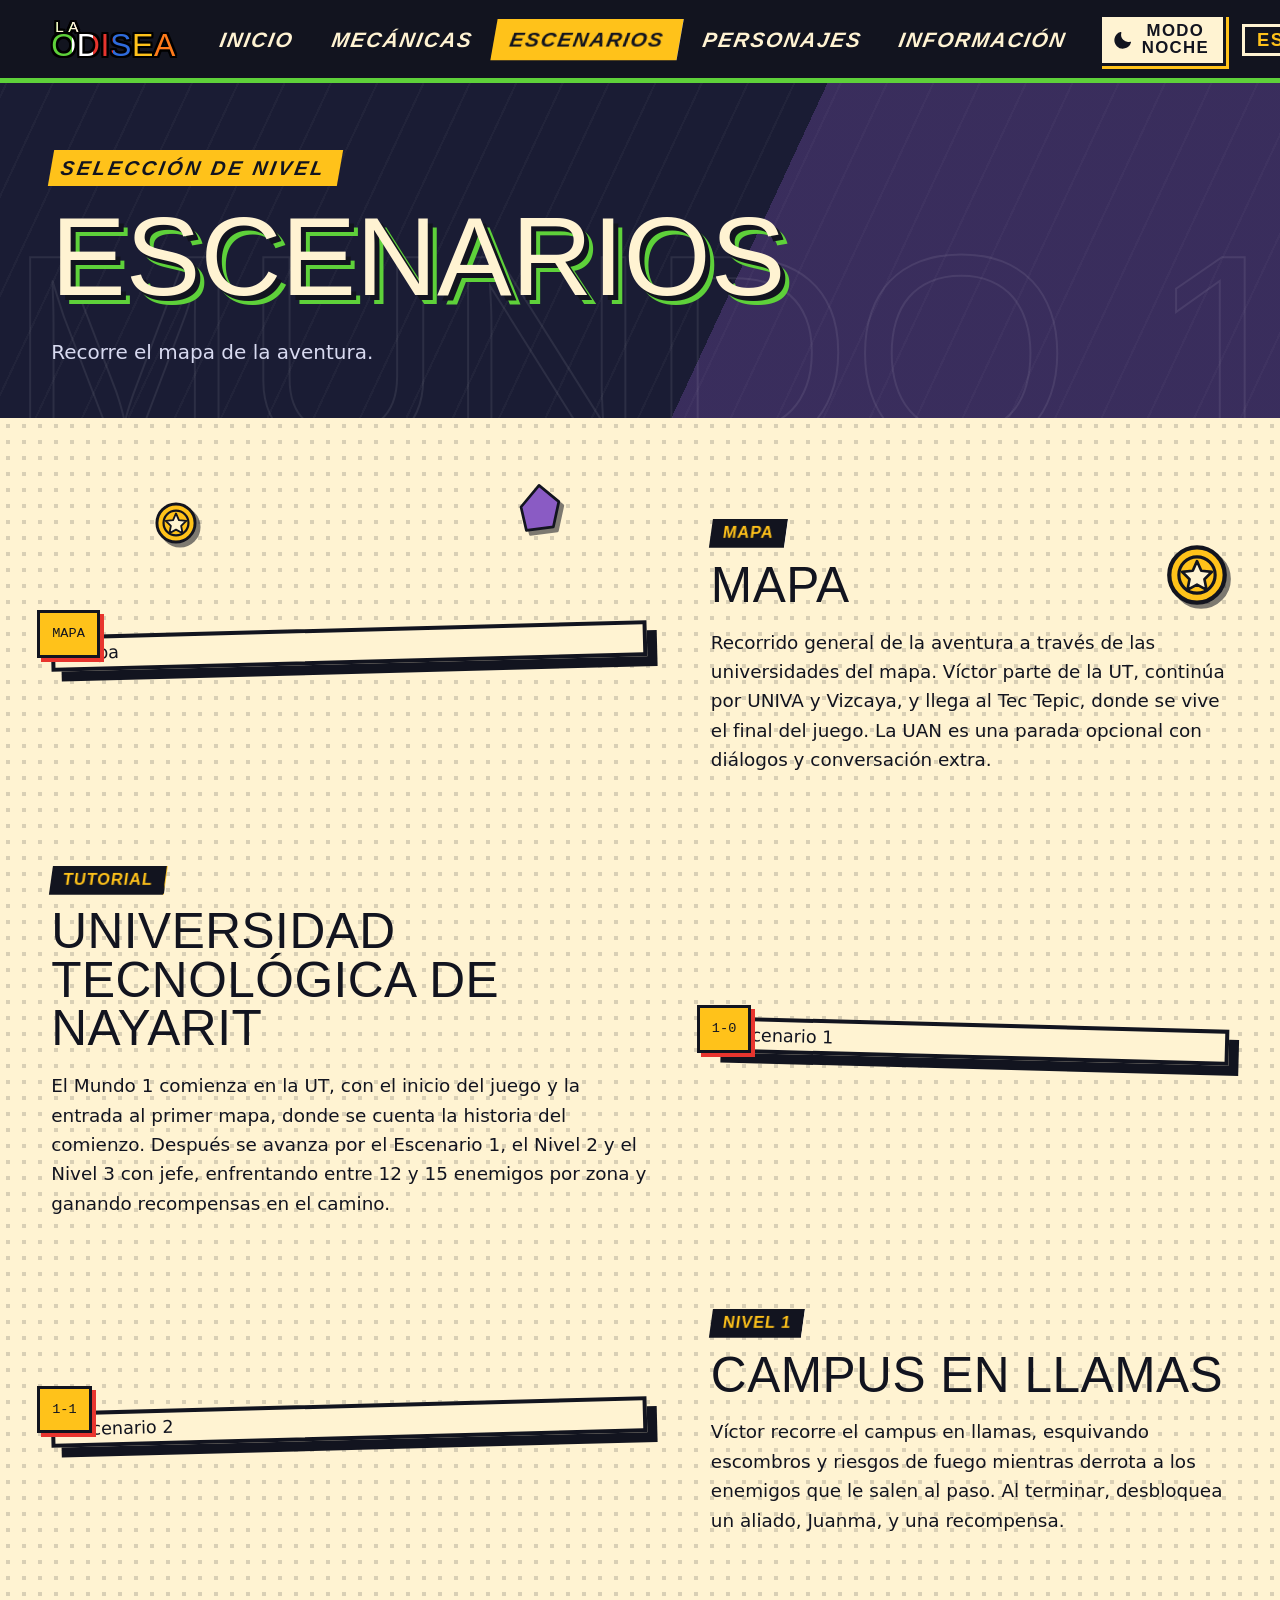
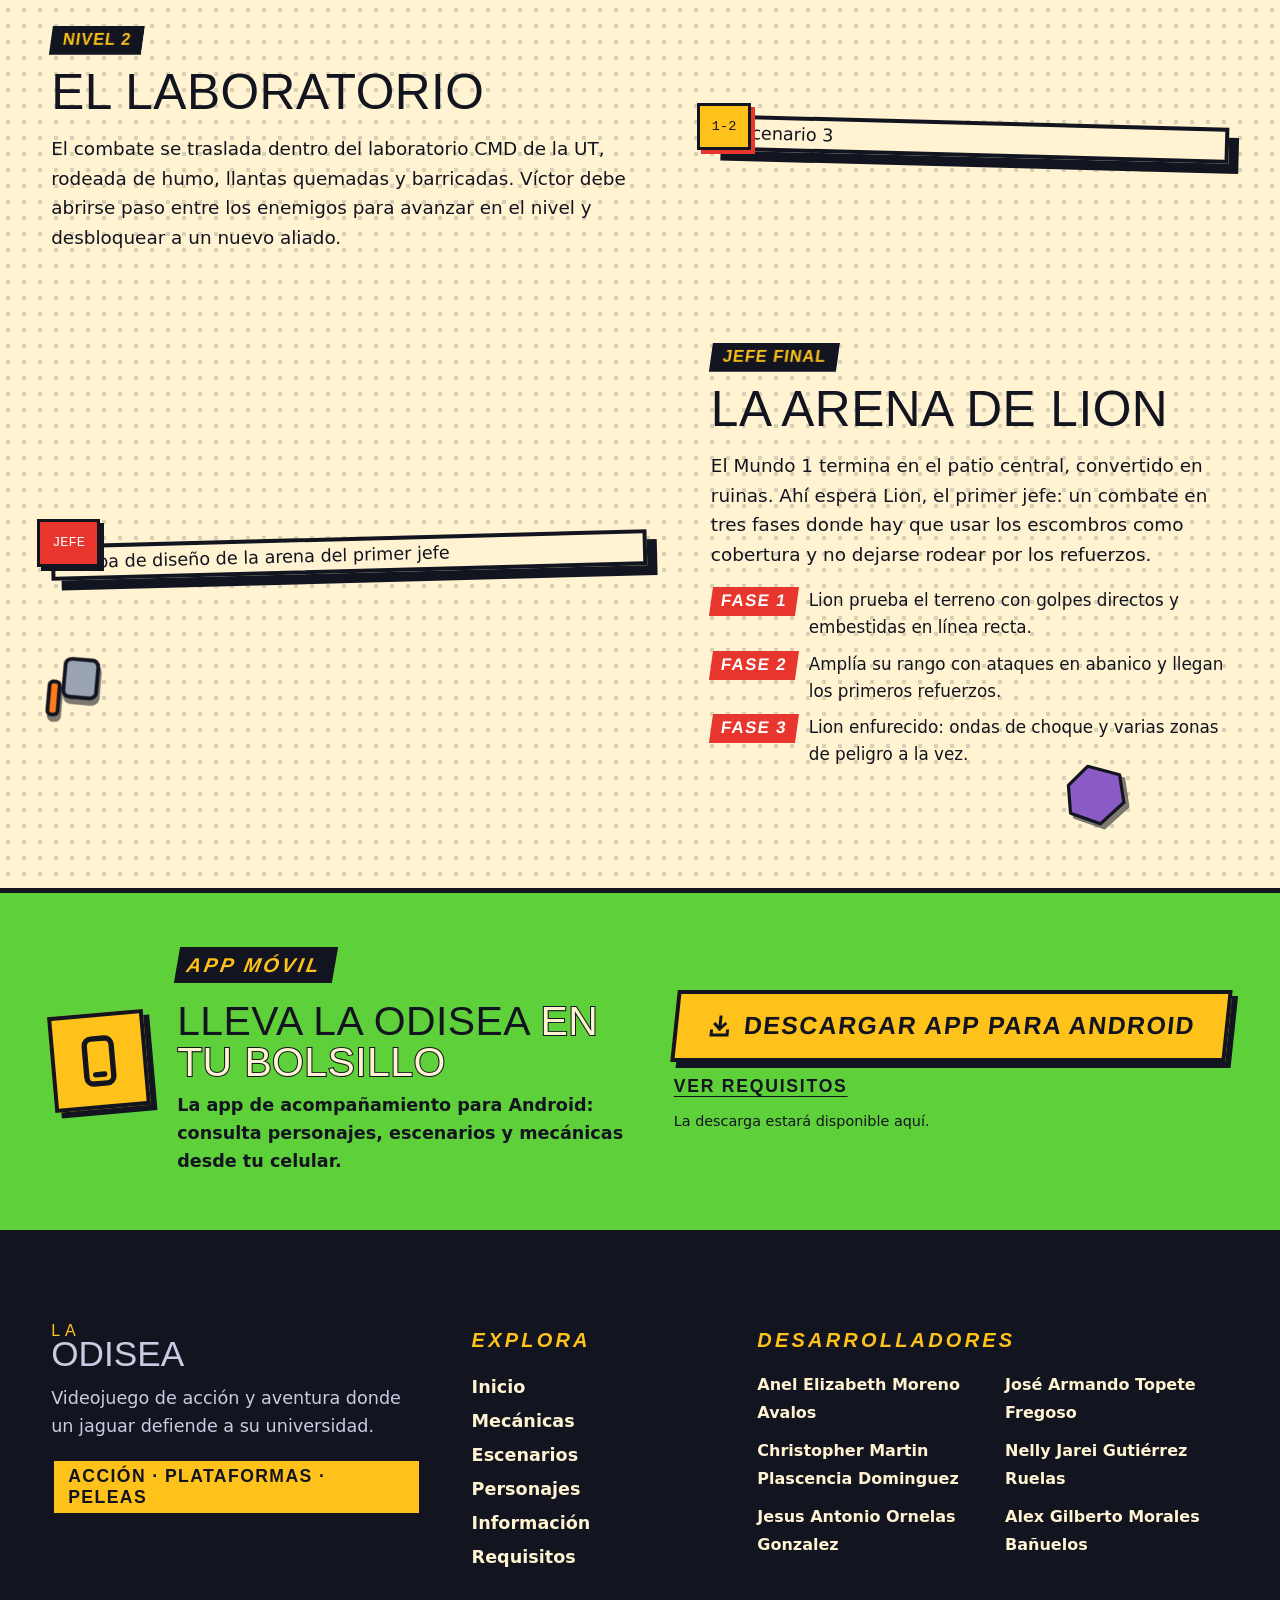
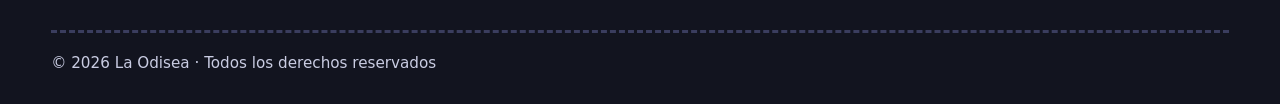
==== escenarios.html @ 28f71ccb "first" ====
<!DOCTYPE html>
<html lang="es">

<head>
    <meta charset="UTF-8">
    <meta name="viewport" content="width=device-width, initial-scale=1.0">
    <title>Escenarios</title>
    <meta name="description" content="Mapa, niveles y jefes de La Odisea.">

    <!-- Tema guardado: se aplica antes de pintar para evitar parpadeo -->
    <script>try{document.documentElement.dataset.tema=localStorage.getItem("la-odisea-tema")||(matchMedia("(prefers-color-scheme: dark)").matches?"noche":"dia")}catch(e){}</script>

    <link rel="preload" href="./fonts/BowlbyOne-400-normal.woff2" as="font" type="font/woff2" crossorigin>
    <link rel="stylesheet" href="./fuentes.css?v=7">
    <link rel="stylesheet" href="./estilos.css?v=7">

    <!-- PWA: identidad e icono de la aplicación -->
    <link rel="manifest" href="./manifest.webmanifest?v=4">
    <meta name="theme-color" content="#12141F">
    <link rel="icon" type="image/png" href="./icons/icon-192-v2.png">
    <link rel="apple-touch-icon" href="./icons/icon-192-v2.png">

    <script src="./pwa.js?v=7" defer></script>
    <script src="./idioma.js?v=7" defer></script>
    <script src="./app.js?v=7" defer></script>
</head>

<body>
    <canvas id="chispas" aria-hidden="true"></canvas>
    <div class="progreso" aria-hidden="true"><span></span></div>

    <!-- HEADER -->
    <header class="header">
        <a class="logo" href="Index.html" aria-label="La Odisea">
            <span class="logo-texto" aria-hidden="true"><small>LA</small>ODISEA</span>
        </a>
        <button class="tema" type="button" aria-pressed="false" aria-label="Activar modo oscuro">
            <svg class="tema-luna" viewBox="0 0 24 24" aria-hidden="true"><path d="M20 14.5A8.5 8.5 0 0 1 9.5 4a8.5 8.5 0 1 0 10.5 10.5Z" fill="currentColor" stroke="currentColor" stroke-width="1.5" stroke-linejoin="round"/></svg>
            <svg class="tema-sol" viewBox="0 0 24 24" aria-hidden="true"><circle cx="12" cy="12" r="4.5" fill="currentColor"/><path d="M12 2v3M12 19v3M2 12h3M19 12h3M4.9 4.9 7 7M17 17l2.1 2.1M4.9 19.1 7 17M17 7l2.1-2.1" stroke="currentColor" stroke-width="2.4" stroke-linecap="round"/></svg>
            <span class="tema-txt" aria-hidden="true">Modo noche</span>
        </button>
        <button class="selector-idioma" type="button" aria-label="Cambiar a inglés" data-idioma="es"><b aria-hidden="true">ES</b><i aria-hidden="true">/</i><span aria-hidden="true">EN</span></button>
        <button class="menu-toggle" type="button" aria-label="Menú de navegación" aria-controls="menu-principal" aria-expanded="false">
            <svg viewBox="0 0 24 24" fill="none" stroke="currentColor" stroke-width="3" stroke-linecap="square" aria-hidden="true"><path d="M3 6h18M3 12h18M3 18h18"/></svg>
        </button>
        <nav class="menu" id="menu-principal" aria-label="Menú principal">
            <a href="Index.html">Inicio</a>
            <a href="mecanicas.html">Mecánicas</a>
            <a href="escenarios.html" aria-current="page">Escenarios</a>
            <a href="personajes.html">Personajes</a>
            <a href="informacion.html">Información</a>
        </nav>
    </header>

    <main>
        <section class="pagina-cab" data-fantasma="Mundo 1" style="--c-cab:#5ED13A">
            <p class="etiqueta etiqueta-clara">Selección de nivel</p>
            <h1>Escenarios</h1>
            <p class="intro">Recorre el mapa de la aventura.</p>
        </section>

        <section class="seccion seccion-papel">
            <div class="fondo-vivo" aria-hidden="true">
            <svg class="flota h1" data-prof="30" viewBox="0 0 60 60"><circle cx="30" cy="30" r="26" fill="#FFC21A" stroke="#12141F" stroke-width="4"/><circle cx="30" cy="30" r="17" fill="none" stroke="#12141F" stroke-width="3"/><path d="m30 17 4 9 10 1-7 7 2 10-9-5-9 5 2-10-7-7 10-1Z" fill="#FFF3D2" stroke="#12141F" stroke-width="2.5" stroke-linejoin="round"/></svg>
            <svg class="flota h2" data-prof="-40" viewBox="0 0 60 60"><g stroke="#12141F" stroke-width="3" stroke-linejoin="round"><rect x="24" y="30" width="8" height="26" rx="3" fill="#FF7A1A" transform="rotate(-25 28 43)"/><rect x="26" y="4" width="26" height="30" rx="5" fill="#9aa3b2" transform="rotate(-25 39 19)"/></g></svg>
            <svg class="flota h3" data-prof="50" viewBox="0 0 60 60"><path d="M6 22 24 4l30 8 4 26-22 20L8 48Z"/></svg>
            <svg class="flota h4" data-prof="-25" viewBox="0 0 60 60"><path d="M10 30 30 6l22 18-6 28-30 4Z"/></svg>
            <svg class="flota h5" data-prof="45" viewBox="0 0 60 60"><circle cx="30" cy="30" r="26" fill="#FFC21A" stroke="#12141F" stroke-width="4"/><circle cx="30" cy="30" r="17" fill="none" stroke="#12141F" stroke-width="3"/><path d="m30 17 4 9 10 1-7 7 2 10-9-5-9 5 2-10-7-7 10-1Z" fill="#FFF3D2" stroke="#12141F" stroke-width="2.5" stroke-linejoin="round"/></svg>
        </div>
            <div class="niveles">
                <article class="nivel rev ">
                    <div class="nivel-arte"><span class="nivel-num" aria-hidden="true">MAPA</span><img src="img/opt/mapa.jpeg" alt="Mapa" loading="lazy"></div>
                    <div class="nivel-texto">
                        <span class="dato">Mapa</span>
                        <h2>Mapa</h2>
                        <p>Recorrido general de la aventura a través de las universidades del mapa. Víctor parte de la UT, continúa por UNIVA y Vizcaya, y llega al Tec Tepic, donde se vive el final del juego. La UAN es una parada opcional con diálogos y conversación extra.</p>
                    </div>
                </article>
                <article class="nivel rev ">
                    <div class="nivel-arte"><span class="nivel-num" aria-hidden="true">1-0</span><img src="img/opt/tutorial.png" alt="Escenario 1" loading="lazy"></div>
                    <div class="nivel-texto">
                        <span class="dato">Tutorial</span>
                        <h2>Universidad Tecnológica de Nayarit</h2>
                        <p>El Mundo 1 comienza en la UT, con el inicio del juego y la entrada al primer mapa, donde se cuenta la historia del comienzo. Después se avanza por el Escenario 1, el Nivel 2 y el Nivel 3 con jefe, enfrentando entre 12 y 15 enemigos por zona y ganando recompensas en el camino.</p>
                    </div>
                </article>
                <article class="nivel rev ">
                    <div class="nivel-arte"><span class="nivel-num" aria-hidden="true">1-1</span><img src="img/opt/nivel1.png" alt="Escenario 2" loading="lazy"></div>
                    <div class="nivel-texto">
                        <span class="dato">Nivel 1</span>
                        <h2>Campus en Llamas</h2>
                        <p>Víctor recorre el campus en llamas, esquivando escombros y riesgos de fuego mientras derrota a los enemigos que le salen al paso. Al terminar, desbloquea un aliado, Juanma, y una recompensa.</p>
                    </div>
                </article>
                <article class="nivel rev ">
                    <div class="nivel-arte"><span class="nivel-num" aria-hidden="true">1-2</span><img src="img/opt/nivel2.png" alt="Escenario 3" loading="lazy"></div>
                    <div class="nivel-texto">
                        <span class="dato">Nivel 2</span>
                        <h2>El laboratorio</h2>
                        <p>El combate se traslada dentro del laboratorio CMD de la UT, rodeada de humo, llantas quemadas y barricadas. Víctor debe abrirse paso entre los enemigos para avanzar en el nivel y desbloquear a un nuevo aliado.</p>
                    </div>
                </article>
                <article class="nivel rev nivel-jefe">
                    <div class="nivel-arte"><span class="nivel-num" aria-hidden="true">JEFE</span><img src="img/opt/jefe.png" alt="Mapa de diseño de la arena del primer jefe" loading="lazy"></div>
                    <div class="nivel-texto">
                        <span class="dato">Jefe final</span>
                        <h2>La arena de Lion</h2>
                        <p>El Mundo 1 termina en el patio central, convertido en ruinas. Ahí espera Lion, el primer jefe: un combate en tres fases donde hay que usar los escombros como cobertura y no dejarse rodear por los refuerzos.</p>
                        <ul class="fases">
                            <li><b>Fase 1</b><span>Lion prueba el terreno con golpes directos y embestidas en línea recta.</span></li>
                            <li><b>Fase 2</b><span>Amplía su rango con ataques en abanico y llegan los primeros refuerzos.</span></li>
                            <li><b>Fase 3</b><span>Lion enfurecido: ondas de choque y varias zonas de peligro a la vez.</span></li>
                        </ul>
                    </div>
                </article>
            </div>
        </section>
    </main>


    <!-- APP MÓVIL (en todas las páginas) -->
    <section class="app-banner" aria-labelledby="titulo-app" data-descarga>
        <div class="app-banner-in">
            <div class="app-icono" aria-hidden="true"><svg viewBox="0 0 24 24"><rect x="6" y="2" width="12" height="20" rx="3" fill="none" stroke="currentColor" stroke-width="2.4"/><path d="M10 18h4" stroke="currentColor" stroke-width="2.4" stroke-linecap="round"/></svg></div>
            <div class="app-texto">
                <p class="etiqueta">App móvil</p>
                <h2 id="titulo-app">Lleva La Odisea <em>en tu bolsillo</em></h2>
                <p>La app de acompañamiento para Android: consulta personajes, escenarios y mecánicas desde tu celular.</p>
            </div>
            <div class="app-acciones">
                <a class="btn btn-oro accion-dorada" href="./descargas/LaOdisea-App.apk" download><svg viewBox="0 0 24 24" aria-hidden="true"><path d="M12 3v12m-5-5 5 5 5-5M4 17v4h16v-4" fill="none" stroke="currentColor" stroke-width="3" stroke-linecap="square"/></svg><span>Descargar app para Android</span></a>
                <a class="app-req" href="informacion.html#requisitos">Ver requisitos</a>
                <p class="nota-descarga aviso-descarga" role="status" tabindex="-1">La descarga estará disponible aquí.</p>
            </div>
        </div>
    </section>

    <!-- FOOTER -->
    <footer class="footer">
        <div class="footer-grid">
            <div>
                <p class="footer-logo" aria-hidden="true"><small>LA</small>ODISEA</p>
                <p>Videojuego de acción y aventura donde un jaguar defiende a su universidad.</p>
                <p class="sticker">Acción · Plataformas · Peleas</p>
            </div>
            <nav aria-label="Explora">
                <h3>EXPLORA</h3>
                <a href="Index.html">Inicio</a>
                <a href="mecanicas.html">Mecánicas</a>
                <a href="escenarios.html">Escenarios</a>
                <a href="personajes.html">Personajes</a>
                <a href="informacion.html">Información</a>
                <a href="informacion.html#requisitos">Requisitos</a>
            </nav>
            <div>
                <h3>DESARROLLADORES</h3>
                <ul class="equipo">
                    <li><b>Anel Elizabeth Moreno Avalos</b></li>
                    <li><b>José Armando Topete Fregoso</b></li>
                    <li><b>Christopher Martin Plascencia Dominguez</b></li>
                    <li><b>Nelly Jarei Gutiérrez Ruelas</b></li>
                    <li><b>Jesus Antonio Ornelas Gonzalez</b></li>
                    <li><b>Alex Gilberto Morales Bañuelos</b></li>
                </ul>
            </div>
        </div>
        <p class="footer-barra">© 2026 La Odisea · Todos los derechos reservados</p>
    </footer>

    <!-- PWA: aviso accesible de conexión -->
    <p id="pwa-estado" role="status" hidden></p>
</body>

</html>
---- fuentes.css ----
@font-face{font-family:'Barlow';font-style:normal;font-weight:400;font-display:swap;src:url('fonts/Barlow-400-normal.woff2') format('woff2');unicode-range:U+0000-00FF,U+0131,U+0152-0153,U+02BB-02BC,U+02C6,U+02DA,U+02DC,U+2000-206F,U+2074,U+20AC,U+2122,U+2191,U+2193,U+2212,U+2215,U+FEFF,U+FFFD;}
@font-face{font-family:'Barlow';font-style:normal;font-weight:500;font-display:swap;src:url('fonts/Barlow-500-normal.woff2') format('woff2');unicode-range:U+0000-00FF,U+0131,U+0152-0153,U+02BB-02BC,U+02C6,U+02DA,U+02DC,U+2000-206F,U+2074,U+20AC,U+2122,U+2191,U+2193,U+2212,U+2215,U+FEFF,U+FFFD;}
@font-face{font-family:'Barlow';font-style:normal;font-weight:600;font-display:swap;src:url('fonts/Barlow-600-normal.woff2') format('woff2');unicode-range:U+0000-00FF,U+0131,U+0152-0153,U+02BB-02BC,U+02C6,U+02DA,U+02DC,U+2000-206F,U+2074,U+20AC,U+2122,U+2191,U+2193,U+2212,U+2215,U+FEFF,U+FFFD;}
@font-face{font-family:'Barlow Condensed';font-style:italic;font-weight:800;font-display:swap;src:url('fonts/BarlowCondensed-800-italic.woff2') format('woff2');unicode-range:U+0000-00FF,U+0131,U+0152-0153,U+02BB-02BC,U+02C6,U+02DA,U+02DC,U+2000-206F,U+2074,U+20AC,U+2122,U+2191,U+2193,U+2212,U+2215,U+FEFF,U+FFFD;}
@font-face{font-family:'Barlow Condensed';font-style:normal;font-weight:600;font-display:swap;src:url('fonts/BarlowCondensed-600-normal.woff2') format('woff2');unicode-range:U+0000-00FF,U+0131,U+0152-0153,U+02BB-02BC,U+02C6,U+02DA,U+02DC,U+2000-206F,U+2074,U+20AC,U+2122,U+2191,U+2193,U+2212,U+2215,U+FEFF,U+FFFD;}
@font-face{font-family:'Barlow Condensed';font-style:normal;font-weight:800;font-display:swap;src:url('fonts/BarlowCondensed-800-normal.woff2') format('woff2');unicode-range:U+0000-00FF,U+0131,U+0152-0153,U+02BB-02BC,U+02C6,U+02DA,U+02DC,U+2000-206F,U+2074,U+20AC,U+2122,U+2191,U+2193,U+2212,U+2215,U+FEFF,U+FFFD;}
@font-face{font-family:'Bowlby One';font-style:normal;font-weight:400;font-display:swap;src:url('fonts/BowlbyOne-400-normal.woff2') format('woff2');unicode-range:U+0000-00FF,U+0131,U+0152-0153,U+02BB-02BC,U+02C6,U+02DA,U+02DC,U+2000-206F,U+2074,U+20AC,U+2122,U+2191,U+2193,U+2212,U+2215,U+FEFF,U+FFFD;}
@font-face{font-family:'Press Start 2P';font-style:normal;font-weight:400;font-display:swap;src:url('fonts/PressStart2P-400-normal.woff2') format('woff2');unicode-range:U+0000-00FF,U+0131,U+0152-0153,U+02BB-02BC,U+02C6,U+02DA,U+02DC,U+2000-206F,U+2074,U+20AC,U+2122,U+2191,U+2193,U+2212,U+2215,U+FEFF,U+FFFD;}
---- estilos.css ----
/* ============================================================
   LA ODISEA · Hoja de estilos del sitio
   Concepto: "Pantalla de selección" de un juego de peleas
   universitario. Contornos gruesos, sombras duras, color plano.
   ============================================================ */

:root {
  /* Base */
  --tinta:   #12141F;   /* contorno y texto sobre claro */
  --noche:   #1A1C34;   /* fondo oscuro (azul-violeta, no negro) */
  --crema:   #FFF3D2;   /* papel / texto sobre oscuro */
  /* Energía (sacados de INICIO.jpeg y del logo) */
  --lima:    #5ED13A;
  --selva:   #1E9E4A;   /* verde UT */
  --oro:     #FFC21A;
  --naranja: #FF7A1A;   /* TEC */
  --azul:    #2F6BDB;   /* UAN */
  --rojo:    #E8352E;   /* daño / hover */
  --morado:  #8A5BC4;   /* escombros */

  --borde: 4px;
  --sombra: 6px 6px 0 var(--tinta);

  --f-titulo: 'Bowlby One', 'Arial Black', sans-serif;
  --f-etiqueta: 'Barlow Condensed', 'Arial Narrow', sans-serif;
  --f-texto: 'Barlow', system-ui, sans-serif;
  --f-pixel: 'Press Start 2P', monospace;

  --papel: var(--crema);
  --papel-txt: var(--tinta);
  --lienzo: var(--lima);
  --lienzo-txt: var(--tinta);
  --punto: rgba(18,20,31,.16);
  --ancho: 1240px;
  --gutter: max(20px, 4vw);
}

*, *::before, *::after { box-sizing: border-box; margin: 0; padding: 0; }
html { scroll-behavior: smooth; overflow-x: clip; }
body {
  font-family: var(--f-texto);
  font-size: 1.1rem;
  line-height: 1.6;
  background: var(--noche);
  color: var(--crema);
  overflow-x: clip;
}
img { display: block; max-width: 100%; }
a { color: inherit; }
:focus-visible { outline: 4px solid var(--oro); outline-offset: 3px; }
.solo-lectores { position: absolute; width: 1px; height: 1px; overflow: hidden; clip: rect(0 0 0 0); white-space: nowrap; }

/* ---------- Modo noche ---------- */
:root[data-tema="noche"] {
  --papel: #241f45;
  --papel-txt: var(--crema);
  --lienzo: #101226;
  --lienzo-txt: var(--crema);
  --punto: rgba(94,209,58,.14);
}

/* ---------- Tipografía de sección ---------- */
h2 {
  font-family: var(--f-titulo);
  font-weight: 400;
  font-size: clamp(2.4rem, 6vw, 4.6rem);
  line-height: .98;
  letter-spacing: .01em;
  text-transform: uppercase;
}
h2 em { font-style: normal; color: var(--oro); }
.etiqueta {
  display: inline-block;
  font-family: var(--f-etiqueta);
  font-weight: 800;
  font-style: italic;
  font-size: 1.25rem;
  letter-spacing: .14em;
  text-transform: uppercase;
  background: var(--tinta);
  color: var(--oro);
  padding: 2px 14px 2px 10px;
  transform: skewX(-10deg);
  margin-bottom: 14px;
}
.etiqueta-clara { background: var(--oro); color: var(--tinta); }

.sticker {
  display: inline-block;
  font-family: var(--f-etiqueta);
  font-weight: 800;
  font-size: 1.1rem;
  letter-spacing: .08em;
  text-transform: uppercase;
  line-height: 1.2;
  background: var(--oro);
  color: var(--tinta);
  border: 3px solid var(--tinta);
  box-shadow: 4px 4px 0 var(--tinta);
  padding: 5px 14px;
}
.sticker-gira { transform: rotate(-2deg); }

/* ---------- Botones ---------- */
.btn {
  display: inline-flex; align-items: center; gap: 12px;
  font-family: var(--f-etiqueta);
  font-weight: 800;
  font-size: 1.55rem;
  letter-spacing: .06em;
  text-transform: uppercase;
  text-decoration: none;
  padding: 12px 30px;
  border: var(--borde) solid var(--tinta);
  box-shadow: var(--sombra);
  transform: skewX(-6deg);
  transition: transform .12s, box-shadow .12s, background .12s;
}
.btn svg { width: 24px; height: 24px; }
.btn:hover { transform: skewX(-6deg) translate(-2px, -2px); box-shadow: 9px 9px 0 var(--tinta); }
.btn:active { transform: skewX(-6deg) translate(5px, 5px); box-shadow: 1px 1px 0 var(--tinta); }
.btn-oro { background: var(--oro); color: var(--tinta); }
.btn-oro:hover { background: #FFD24D; }
.btn-claro { background: var(--crema); color: var(--tinta); }
.btn-claro:hover { background: #fff; }

/* ---------- Progreso (barra de vida) ---------- */
.progreso { position: fixed; inset: 0 0 auto 0; height: 6px; background: var(--tinta); z-index: 50; }
.progreso span { display: block; height: 100%; background: linear-gradient(90deg, var(--lima), var(--oro)); transform-origin: left; transform: scaleX(0); }

/* ---------- Header ---------- */
.header {
  position: fixed; top: 0; left: 0; right: 0; z-index: 40; min-height: 82px;
  transition: transform .45s cubic-bezier(.2,1.5,.4,1);
  display: flex; align-items: center; justify-content: space-between; gap: 24px;
  padding: 14px var(--gutter) 12px;
  background: var(--tinta);
  border-bottom: 5px solid var(--lima);
}
.logo { text-decoration: none; line-height: .85; }
.logo-texto {
  display: block;
  font-family: var(--f-titulo);
  font-size: 2rem;
  letter-spacing: .02em;
  background: linear-gradient(90deg, var(--lima) 0 16.6%, #fff 16.6% 33.3%, var(--rojo) 33.3% 50%, var(--azul) 50% 66.6%, var(--oro) 66.6% 83.3%, var(--naranja) 83.3%);
  -webkit-background-clip: text; background-clip: text; color: transparent;
  filter: drop-shadow(2px 0 0 #000) drop-shadow(-2px 0 0 #000) drop-shadow(0 2px 0 #000) drop-shadow(0 -2px 0 #000);
}
.logo-texto small { display: block; font-size: .95rem; letter-spacing: .3em; margin: 0 0 -2px 4px; background: none; color: var(--crema); -webkit-text-fill-color: var(--crema); }
.menu { display: flex; gap: 6px; }
.menu a {
  font-family: var(--f-etiqueta); font-weight: 800; font-style: italic;
  font-size: 1.3rem; letter-spacing: .08em; text-transform: uppercase;
  text-decoration: none; padding: 4px 16px;
  transform: skewX(-10deg);
  transition: background .12s, color .12s, transform .12s;
}
.menu a:hover { background: var(--crema); color: var(--tinta); transform: skewX(-10deg) translateY(-2px); }
.menu a[aria-current="page"] { background: var(--oro); color: var(--tinta); }
.selector-idioma {
  font-family: var(--f-etiqueta); font-weight: 800; font-size: 1.15rem; letter-spacing: .08em;
  background: transparent; color: var(--crema); border: 3px solid var(--crema); padding: 2px 12px; cursor: pointer;
}
.selector-idioma i { font-style: normal; margin: 0 4px; opacity: .6; }
.selector-idioma b { color: var(--oro); }
.selector-idioma:hover { background: var(--crema); color: var(--tinta); }
.selector-idioma:hover b { color: var(--tinta); }

/* ---------- Hero ---------- */
.hero {
  --h: 82px;
  position: relative; height: 100svh; min-height: 560px; overflow: hidden; background: var(--tinta);
}
.hero-arte { position: absolute; inset: var(--h) 0 0 0; overflow: hidden; }
.hero-arte img { width: 100%; height: 100%; object-fit: cover; object-position: center 22%; }
.hero-barra {
  position: absolute; left: 0; right: 0; bottom: 0; z-index: 6;
  padding: 90px var(--gutter) 36px;
  background: linear-gradient(180deg, transparent, rgba(18,20,31,.5) 55%, rgba(18,20,31,.88));
  display: grid;
  grid-template-columns: 1fr auto;
  grid-template-areas: "sticker sticker" "titulo titulo" "lema acciones" "nota nota";
  gap: 14px 40px;
  align-items: end;
}
.hero-barra > .sticker { grid-area: sticker; justify-self: start; }
.hero-lema {
  grid-area: lema;
  font-family: var(--f-titulo); text-transform: uppercase;
  font-size: clamp(1.7rem, 3.8vw, 3rem); line-height: 1.02; color: var(--lima);
  text-shadow: 3px 3px 0 var(--tinta);
}
.hero-lema span {
  display: block; margin-top: 8px; color: var(--crema);
  font-family: var(--f-etiqueta); font-style: italic; font-weight: 800; letter-spacing: .1em;
  font-size: clamp(1.05rem, 1.8vw, 1.4rem);
}
.hero-acciones { grid-area: acciones; display: flex; flex-wrap: wrap; gap: 18px; }
.nota-descarga { grid-area: nota; font-size: .9rem; color: #c9cce2; }

/* ---------- Cinta ---------- */
.cinta {
  position: relative; z-index: 2;
  margin: -14px -2% 0; transform: rotate(-1.6deg);
  background: var(--oro); border-block: 4px solid var(--tinta);
  overflow: hidden; white-space: nowrap; color: var(--tinta);
}
.cinta-pista { display: inline-flex; gap: 26px; padding: 8px 0; animation: cinta 28s linear infinite; }
.cinta span { font-family: var(--f-titulo); font-size: 1.5rem; text-transform: uppercase; }
.cinta i { font-style: normal; font-size: 1.4rem; align-self: center; color: var(--rojo); }
@keyframes cinta { to { transform: translateX(-50%); } }

/* ---------- Historia ---------- */
.historia {
  position: relative; padding: 110px var(--gutter) 100px;
  display: grid; grid-template-columns: minmax(280px, 5fr) 6fr; gap: clamp(30px, 6vw, 90px);
  align-items: center;
  background:
    radial-gradient(var(--punto) 22%, transparent 24%) 0 0 / 18px 18px,
    var(--lienzo);
  color: var(--lienzo-txt);
  margin-top: -20px;
}
.historia > * { max-width: calc(var(--ancho) / 2); }
.historia-victor { position: relative; justify-self: end; width: min(100%, 520px); aspect-ratio: 1; display: grid; place-items: center; }
.historia-victor::before {
  content: ""; position: absolute; inset: 2%;
  background: repeating-conic-gradient(#fff 0 6deg, transparent 6deg 15deg);
  clip-path: circle(50%);
  border: 0; opacity: .85;
  -webkit-mask: radial-gradient(circle, #000 25%, transparent 72%); mask: radial-gradient(circle, #000 25%, transparent 72%);
}
.historia-victor img { position: relative; width: 82%; filter: drop-shadow(8px 8px 0 var(--tinta)); transform: rotate(-3deg); }
.ronda {
  position: absolute; left: 0; top: 4%; z-index: 2;
  font-family: var(--f-pixel); font-size: .8rem; background: var(--tinta); color: var(--oro); padding: 10px 12px;
  box-shadow: 4px 4px 0 var(--rojo);
}
.historia-texto h2 { margin-bottom: 26px; color: var(--lienzo-txt); }
:root[data-tema="noche"] .historia-texto h2 em { color: var(--lima); -webkit-text-stroke: 0; }
:root[data-tema="noche"] .historia-victor::before { opacity: .35; background: repeating-conic-gradient(var(--lima) 0 6deg, transparent 6deg 15deg); }
.historia-texto h2 em { color: #fff; -webkit-text-stroke: 3px var(--tinta); paint-order: stroke fill; }
.historia-texto p { font-weight: 500; font-size: 1.2rem; max-width: 56ch; margin-bottom: 14px; }
.hud-mini { display: flex; flex-wrap: wrap; gap: 14px; list-style: none; margin-top: 26px; }
.hud-mini li {
  display: flex; align-items: center; gap: 10px;
  background: var(--tinta); color: var(--crema);
  font-family: var(--f-etiqueta); font-weight: 800; font-size: 1.15rem; letter-spacing: .08em; text-transform: uppercase;
  padding: 6px 16px 6px 8px; box-shadow: 4px 4px 0 var(--oro);
}
.hud-mini img { width: 40px; height: 40px; object-fit: contain; image-rendering: pixelated; background: #fff; border-radius: 3px; }

/* ---------- Selección de personaje ---------- */
.peleadores {
  position: relative; padding: 110px var(--gutter) 120px;
  background:
    linear-gradient(135deg, transparent 0 62%, rgba(138,91,196,.22) 62% 100%),
    repeating-linear-gradient(115deg, transparent 0 40px, rgba(255,255,255,.025) 40px 42px),
    var(--noche);
  clip-path: polygon(0 40px, 100% 0, 100% calc(100% - 40px), 0 100%);
  margin-top: -40px;
}
.peleadores-cab { max-width: var(--ancho); margin: 20px auto 70px; }
.peleadores-fila { max-width: var(--ancho); margin: 0 auto; display: grid; grid-template-columns: repeat(5, 1fr); gap: 18px; }
.ficha {
  --c: var(--selva); --c2: #0b3d1d;
  position: relative; display: block; text-decoration: none; height: 430px;
  background: linear-gradient(180deg, var(--c), var(--c2));
  border: var(--borde) solid var(--tinta);
  box-shadow: 8px 8px 0 var(--tinta);
  transform: skewX(-5deg);
  transition: transform .18s, box-shadow .18s;
}
.ficha:hover, .ficha:focus-visible { transform: skewX(-5deg) translateY(-14px); box-shadow: 14px 20px 0 var(--tinta); }
.ficha::after {
  content: ""; position: absolute; inset: 0; pointer-events: none;
  background: radial-gradient(rgba(255,255,255,.14) 20%, transparent 22%) 0 0 / 14px 14px;
  -webkit-mask: linear-gradient(180deg, #000, transparent 70%); mask: linear-gradient(180deg, #000, transparent 70%);
}
.ficha img {
  position: absolute; left: 50%; bottom: 78px; width: 112%; max-width: none; z-index: 2;
  transform: translateX(-50%) skewX(5deg);
  filter: drop-shadow(5px 6px 0 rgba(18,20,31,.55));
  transition: transform .18s;
}
.ficha:hover img { transform: translateX(-50%) skewX(5deg) scale(1.06) rotate(1.5deg); }
.ficha-num {
  position: absolute; right: 8px; top: -6px; z-index: 1;
  font-family: var(--f-titulo); font-size: 5.6rem; line-height: 1; color: rgba(255,255,255,.18);
}
.ficha-nombre {
  position: absolute; inset: auto 0 0 0; z-index: 3;
  display: flex; flex-direction: column; padding: 8px 16px 12px;
  background: var(--tinta); border-top: 4px solid var(--oro);
}
.ficha-nombre b { font-family: var(--f-titulo); font-weight: 400; font-size: 1.55rem; text-transform: uppercase; line-height: 1.1; transform: skewX(5deg); }
.ficha-nombre small { font-family: var(--f-etiqueta); font-weight: 600; font-size: 1.05rem; letter-spacing: .12em; text-transform: uppercase; color: var(--oro); transform: skewX(5deg); }

/* ---------- Escenarios ---------- */
.mundos {
  position: relative; padding: 90px var(--gutter) 130px;
  background:
    radial-gradient(var(--punto) 20%, transparent 22%) 0 0 / 16px 16px,
    var(--papel);
  color: var(--papel-txt);
  margin-top: -40px;
}
.mundos-cab { max-width: var(--ancho); margin: 40px auto 44px; }
.mundos-cab h2 em { color: var(--rojo); }
.mundos-rejilla {
  max-width: var(--ancho); margin: 0 auto;
  display: grid; grid-template-columns: 1.35fr 1fr; grid-template-rows: 1fr 1fr; gap: 26px;
}
.mundo {
  position: relative; display: block; overflow: hidden; text-decoration: none; min-height: 250px;
  border: var(--borde) solid var(--tinta); box-shadow: 8px 8px 0 var(--tinta); background: var(--tinta);
  transition: transform .15s, box-shadow .15s;
}
.mundo-grande { grid-row: span 2; }
.mundo:hover { transform: translate(-4px, -4px) rotate(-.4deg); box-shadow: 14px 14px 0 var(--tinta); }
.mundo-contiene img { object-fit: contain; background: #bfe7ff; }
.mundo img { position: absolute; inset: 0; width: 100%; height: 100%; object-fit: cover; transition: transform .4s; }
.mundo:hover img { transform: scale(1.06); }
.mundo-num {
  position: absolute; left: 14px; top: 12px;
  font-family: var(--f-pixel); font-size: .85rem; background: var(--oro); color: var(--tinta);
  padding: 8px 10px; border: 3px solid var(--tinta);
}
.mundo-info {
  position: absolute; left: 0; bottom: 0; right: 22%;
  display: flex; flex-direction: column; padding: 14px 24px 16px;
  background: var(--tinta); color: var(--crema);
  clip-path: polygon(0 0, 100% 0, calc(100% - 28px) 100%, 0 100%);
  transition: background .15s;
}
.mundo:hover .mundo-info { background: var(--rojo); }
.mundo-info b { font-family: var(--f-titulo); font-weight: 400; font-size: 1.9rem; text-transform: uppercase; line-height: 1.1; }
.mundo-info small { font-size: 1rem; line-height: 1.3; opacity: .9; }

/* ---------- Footer ---------- */
.footer { position: relative; background: var(--tinta); padding: 90px var(--gutter) 28px; margin-top: -1px; }
.footer::before {
  content: ""; position: absolute; left: 0; right: 0; top: -22px; height: 24px;
  background: conic-gradient(from -45deg at 50% 100%, transparent 0 0, var(--tinta) 0 90deg, transparent 90deg) 0 0 / 40px 24px;
}
.footer-grid { max-width: var(--ancho); margin: 0 auto; display: grid; grid-template-columns: 1.1fr .7fr 1.4fr; gap: 50px; }
.footer-logo { font-family: var(--f-titulo); font-size: 2.2rem; line-height: .9; color: var(--lima); margin-bottom: 14px; }
.footer-logo small { display: block; font-size: 1rem; letter-spacing: .3em; color: var(--oro); }
.footer p:not(.sticker) { color: #c9cce2; margin-bottom: 14px; }
.footer .sticker { margin-top: 4px; }
.footer h3 { font-family: var(--f-etiqueta); font-weight: 800; font-style: italic; font-size: 1.25rem; letter-spacing: .16em; text-transform: uppercase; color: var(--oro); margin-bottom: 14px; }
.footer nav a { display: block; text-decoration: none; padding: 3px 0; font-weight: 600; }
.footer nav a:hover { color: var(--lima); transform: translateX(6px); }
.footer nav a { transition: transform .12s, color .12s; }
.equipo { list-style: none; display: grid; grid-template-columns: 1fr 1fr; gap: 10px 24px; }
.equipo b { font-weight: 600; font-size: 1rem; }
.footer-barra { max-width: var(--ancho); margin: 56px auto 0 !important; padding-top: 18px; border-top: 3px dashed #3a3d5e; font-size: .95rem; }

/* ---------- Responsive ---------- */
@media (max-width: 1000px) {
  .peleadores-fila { grid-template-columns: repeat(3, 1fr); row-gap: 40px; }
  .historia { grid-template-columns: 1fr; }
  .historia-victor { justify-self: center; width: min(80%, 420px); }
  .mundos-rejilla { grid-template-columns: 1fr; grid-template-rows: none; }
  .mundo-grande { grid-row: auto; min-height: 320px; }
  .footer-grid { grid-template-columns: 1fr; }
}
@media (max-width: 760px) {
  .hero-barra { grid-template-columns: 1fr; grid-template-areas: "sticker" "titulo" "lema" "acciones" "nota"; }
  .peleadores-fila { grid-template-columns: repeat(2, 1fr); }
  .ficha { height: 360px; }
  .equipo { grid-template-columns: 1fr; }
  .btn { font-size: 1.3rem; padding: 10px 20px; }
}
@media (prefers-reduced-motion: reduce) {
  html { scroll-behavior: auto; }
  .cinta-pista { animation: none; }
  * { transition: none !important; }
}

/* ============================================================
   CÓMIC: estallidos, narración, reveal por paneles
   ============================================================ */
.tema {
  display: inline-flex; align-items: center; gap: 8px; cursor: pointer;
  font-family: var(--f-etiqueta); font-weight: 800; font-size: 1.1rem; letter-spacing: .08em; text-transform: uppercase;
  background: var(--oro); color: var(--tinta); border: 3px solid var(--crema); padding: 2px 12px 2px 8px;
  box-shadow: 3px 3px 0 #000;
}
.tema:hover { background: #fff; }
.tema-icono { width: 18px; height: 18px; border-radius: 50%; background: var(--tinta); box-shadow: inset -6px -3px 0 var(--oro); }
:root[data-tema="noche"] .tema-icono { box-shadow: inset 0 0 0 0; background: var(--oro); border: 3px solid var(--tinta); }
.header { gap: 16px; }
.header .tema { margin-left: auto; }
.selector-idioma[data-idioma="en"] b { color: inherit; }
.selector-idioma[data-idioma="en"] span { color: var(--oro); }
.selector-idioma[data-idioma="en"]:hover span { color: var(--tinta); }

.bum {
  position: absolute; z-index: 5; pointer-events: none;
  font-family: var(--f-titulo); font-size: clamp(.9rem, 1.9vw, 1.7rem); text-transform: uppercase; line-height: 1;
  color: var(--tinta); background: var(--oro);
  padding: 1.5em 1.6em 1.3em;
  clip-path: polygon(50% 0,61% 20%,82% 8%,76% 32%,100% 36%,80% 54%,96% 78%,70% 72%,64% 100%,50% 82%,34% 100%,28% 72%,2% 80%,20% 54%,0 34%,24% 32%,18% 8%,39% 20%);
  transform: scale(0) rotate(-14deg); animation: bum 6s infinite; will-change: transform;
  filter: drop-shadow(4px 4px 0 var(--tinta));
}
.bum-1 { left: 19%; top: 52%; background: var(--oro); }
.bum-2 { right: 1%; top: 34%; background: var(--rojo); color: #fff; animation-delay: 2s; }
.bum-3 { left: 42%; top: 22%; background: var(--lima); animation-delay: 4s; }
/* Golpe estilo juego: entra con estiramiento, tiembla (hit-stop), pulsa y sale girando */
@keyframes bum {
  0% { transform: scale(0) rotate(-30deg); }
  3% { transform: scale(1.6, .8) rotate(8deg); }
  6% { transform: scale(.85, 1.25) rotate(-6deg); }
  9% { transform: scale(1.1) rotate(3deg); }
  11% { transform: scale(1) translate(-4px, 2px) rotate(-3deg); }
  13% { transform: scale(1) translate(4px, -2px) rotate(-3deg); }
  15% { transform: scale(1) translate(-3px, -2px) rotate(-3deg); }
  17% { transform: scale(1) translate(0) rotate(-3deg); }
  22% { transform: scale(1.07) rotate(-3deg); }
  27% { transform: scale(1) rotate(-3deg); }
  31% { transform: scale(1.12) rotate(-3deg); }
  36%, 100% { transform: scale(0) rotate(40deg); }
}
/* El arte "recibe el impacto" junto con el primer golpe */
.hero-arte img { animation: impacto 6s infinite; }
@keyframes impacto {
  0%, 2% { transform: none; }
  3% { transform: scale(1.025) translate(5px, -3px); }
  5% { transform: scale(1.02) translate(-4px, 3px); }
  7% { transform: scale(1.015) translate(3px, 1px); }
  9%, 100% { transform: none; }
}
/* trama de puntos (Ben-Day) en el borde del hero */
.hero-arte::after {
  content: ""; position: absolute; left: 0; right: 0; bottom: 0; height: 40%; z-index: 3; pointer-events: none;
  background: radial-gradient(var(--tinta) 30%, transparent 32%) 0 0 / 12px 12px;
  -webkit-mask: linear-gradient(0deg, #000, transparent); mask: linear-gradient(0deg, #000, transparent);
}
/* líneas de velocidad girando lentas detrás de Víctor */
.historia-victor::before { animation: gira 40s linear infinite; }
@keyframes gira { to { transform: rotate(360deg); } }
.historia-victor img { animation: respira 3.2s ease-in-out infinite; }
@keyframes respira { 50% { transform: rotate(-3deg) translateY(-12px); } }

/* caja de narración */
.narracion {
  display: inline-block; max-width: none !important; margin-bottom: 22px !important;
  background: var(--oro); color: var(--tinta);
  border: 3px solid var(--tinta); box-shadow: 4px 4px 0 var(--tinta);
  font-family: var(--f-etiqueta) !important; font-style: italic; font-weight: 800 !important; font-size: 1.15rem !important; letter-spacing: .06em; text-transform: uppercase;
  padding: 3px 14px; transform: rotate(-1.5deg);
}

/* títulos: entran "golpeando" */
h2.pop { transform-origin: left bottom; }
.js h2.pop:not(.visto) { opacity: 0; transform: scale(.7) rotate(-4deg); }
.js h2.pop.visto { animation: golpe .55s cubic-bezier(.2,1.6,.4,1) both; }
@keyframes golpe { 0% { opacity: 0; transform: scale(.7) rotate(-4deg); } 100% { opacity: 1; transform: none; } }
/* paneles: entran como viñetas */
.js .rev:not(.visto) { opacity: 0; translate: 0 50px; scale: .92; rotate: 2deg; }
.js .rev.visto { opacity: 1; translate: 0; scale: 1; rotate: 0deg; transition: opacity .35s, translate .5s cubic-bezier(.2,1.4,.4,1), scale .5s cubic-bezier(.2,1.4,.4,1), rotate .5s cubic-bezier(.2,1.4,.4,1); transition-delay: calc(var(--i, 0) * 90ms); }

/* fichas: idle suave y "VS" al pasar */
.ficha img { animation: idle 3.6s ease-in-out infinite; animation-delay: calc(var(--i, 0) * -.7s); }
@keyframes idle { 50% { translate: 0 -8px; } }
.ficha::before {
  content: "VS"; position: absolute; left: 50%; top: 14px; z-index: 4; translate: -50% 0; scale: 0;
  font-family: var(--f-titulo); font-size: 1.6rem; color: #fff; text-shadow: 2px 2px 0 var(--tinta), -2px -2px 0 var(--tinta), 2px -2px 0 var(--tinta), -2px 2px 0 var(--tinta);
  transition: scale .15s cubic-bezier(.2,1.8,.4,1); transform: skewX(5deg);
}
.ficha:hover::before, .ficha:focus-visible::before { scale: 1; }

/* ============================================================
   FONDOS INTERACTIVOS
   ============================================================ */
.fondo-vivo { position: absolute; inset: 0; overflow: hidden; pointer-events: none; z-index: 0; }
.historia > :not(.fondo-vivo), .peleadores > :not(.fondo-vivo), .mundos > :not(.fondo-vivo) { position: relative; z-index: 1; }
.flota { position: absolute; width: 64px; will-change: transform; transition: transform .25s ease-out; filter: drop-shadow(4px 4px 0 rgba(18,20,31,.55)); }
svg.flota > path:only-child { fill: var(--morado); stroke: var(--tinta); stroke-width: 3; stroke-linejoin: round; }
.f1 { left: 4%; top: 12%; } .f2 { right: 6%; top: 8%; width: 72px; rotate: 20deg; } .f3 { left: 46%; bottom: 6%; width: 70px; } .f4 { right: 2%; bottom: 20%; width: 90px; } .f5 { left: 30%; top: 6%; width: 44px; }
.g1 { left: 3%; top: 8%; } .g2 { right: 4%; top: 14%; rotate: -15deg; } .g3 { left: 8%; bottom: 8%; width: 80px; } .g4 { right: 9%; bottom: 6%; } .g5 { left: 52%; top: 4%; width: 44px; }
.h1 { right: 4%; top: 6%; } .h2 { left: 2%; bottom: 8%; width: 76px; rotate: 30deg; } .h3 { right: 12%; bottom: 3%; } .h4 { left: 40%; top: 3%; width: 54px; } .h5 { left: 12%; top: 4%; width: 44px; }
:root[data-tema="noche"] svg.flota > path:only-child { fill: #4b3b8a; }

#chispas { position: fixed; inset: 0; width: 100vw; height: 100vh; pointer-events: none; z-index: 60; }
.estallido {
  position: fixed; z-index: 70; pointer-events: none; translate: -50% -50%;
  font-family: var(--f-titulo); text-transform: uppercase; font-size: 2rem; color: var(--tinta);
  background: var(--oro); padding: 1.2em 1.3em 1em;
  clip-path: polygon(50% 0,61% 20%,82% 8%,76% 32%,100% 36%,80% 54%,96% 78%,70% 72%,64% 100%,50% 82%,34% 100%,28% 72%,2% 80%,20% 54%,0 34%,24% 32%,18% 8%,39% 20%);
  animation: estallido .7s ease-out forwards;
}
@keyframes estallido { 0% { scale: 0; rotate: -20deg; opacity: 1; } 25% { scale: 1.2; rotate: 6deg; } 100% { scale: 1; rotate: -4deg; opacity: 0; translate: -50% -140%; } }

@media (max-width: 760px) { .tema-txt { display: none; } .bum { font-size: 1rem; } .flota { width: 40px; } }
@media (prefers-reduced-motion: reduce) {
  .bum, .hero-arte img, .historia-victor::before, .historia-victor img, .ficha img { animation: none !important; }
  .bum { transform: scale(1) rotate(-6deg); }
  .js .rev:not(.visto), .js h2.pop:not(.visto) { opacity: 1; translate: 0; scale: 1; rotate: 0deg; transform: none; }
  #chispas { display: none; }
}

/* ---------- Navbar inteligente: se oculta al bajar, regresa al subir ---------- */
.header.oculto { transform: translateY(-115%); transition-duration: .3s; transition-timing-function: ease-in; }
.header.vuelve .logo-texto { animation: salto .5s cubic-bezier(.2,1.6,.4,1); }
.header.vuelve .menu a { animation: entra .4s cubic-bezier(.2,1.6,.4,1) both; }
.header.vuelve .menu a:nth-child(2) { animation-delay: .05s; } .header.vuelve .menu a:nth-child(3) { animation-delay: .1s; }
.header.vuelve .menu a:nth-child(4) { animation-delay: .15s; } .header.vuelve .menu a:nth-child(5) { animation-delay: .2s; }
@keyframes salto { 0% { transform: translateY(-14px) rotate(-6deg) scale(.8); } 100% { transform: none; } }
@keyframes entra { from { opacity: 0; translate: 0 -16px; } to { opacity: 1; translate: 0; } }
@media (prefers-reduced-motion: reduce) { .header, .header.oculto { transition: none; } .header.vuelve .logo-texto, .header.vuelve .menu a { animation: none; } }
@media (max-width: 760px) { .hero-barra { padding-top: 90px; } .hero-lema { font-size: 1.6rem; } .bum-3 { display: none; } }
@media (max-width: 760px) {
  .hero-arte { bottom: auto; height: 44svh; }
  .hero-arte img { object-position: 46% 40%; }
  .hero-barra { background: var(--tinta); padding: 22px var(--gutter) 28px; top: calc(44svh + var(--h)); align-content: start; gap: 12px; }
  .bum-2 { top: 28%; }
  .bum-1 { left: 24%; top: 58%; font-size: .8rem; }
}

/* ============================================================
   COMPONENTES DE TODO EL SITIO
   ============================================================ */
[hidden] { display: none !important; }
.tema { padding: 6px 8px; }
.menu-toggle {
  display: none; cursor: pointer; width: 44px; height: 40px; padding: 6px;
  background: var(--oro); color: var(--tinta); border: 3px solid var(--crema); box-shadow: 3px 3px 0 #000;
}
.menu-toggle svg { width: 100%; height: 100%; }
@media (max-width: 900px) {
  .menu-toggle { display: block; }
  .header .menu {
    display: none; position: absolute; left: 0; right: 0; top: 100%;
    flex-direction: column; gap: 0; padding: 10px var(--gutter) 16px;
    background: var(--tinta); border-bottom: 5px solid var(--lima);
  }
  .header .menu a { padding: 10px 14px; font-size: 1.5rem; transform: none; }
  .header .menu a:hover { transform: none; }
  .menu-toggle[aria-expanded="true"] ~ .menu { display: flex; animation: entra .25s both; }
}

/* Aviso de conexión (PWA) */
#pwa-estado {
  position: fixed; left: 12px; right: 12px; bottom: 12px; z-index: 80; margin: 0 auto; max-width: 620px;
  background: var(--oro); color: var(--tinta); text-align: center;
  font-family: var(--f-etiqueta); font-weight: 800; font-size: 1.15rem; letter-spacing: .05em; text-transform: uppercase;
  border: var(--borde) solid var(--tinta); box-shadow: var(--sombra); padding: 10px 16px;
}
.aviso-descarga:focus { outline: 3px dashed var(--oro); outline-offset: 4px; }

/* ---------- Cabecera de páginas internas ---------- */
.pagina-cab {
  position: relative; overflow: hidden;
  padding: 150px var(--gutter) 90px;
  background:
    linear-gradient(115deg, transparent 0 58%, rgba(138,91,196,.28) 58% 100%),
    repeating-linear-gradient(115deg, transparent 0 40px, rgba(255,255,255,.03) 40px 42px),
    var(--noche);
  clip-path: polygon(0 0, 100% 0, 100% calc(100% - 40px), 0 100%);
}
.pagina-cab > * { position: relative; z-index: 1; max-width: var(--ancho); margin-inline: auto; }
.pagina-cab h1 {
  font-family: var(--f-titulo); font-weight: 400; text-transform: uppercase; line-height: .95;
  font-size: clamp(2.8rem, 9vw, 7rem); color: var(--crema);
  text-shadow: 5px 5px 0 var(--tinta), 9px 9px 0 var(--c-cab, var(--lima));
  animation: golpe .6s cubic-bezier(.2,1.6,.4,1) both;
}
.pagina-cab .etiqueta { display: table; margin-bottom: 18px; margin-left: auto; margin-right: auto; margin-inline: 0 auto; }
.pagina-cab p.intro { margin-top: 26px; max-width: 60ch; margin-inline: 0 auto; font-size: 1.25rem; font-weight: 500; color: #d8daf0; }
.pagina-cab > p.intro, .pagina-cab > h1, .pagina-cab > .etiqueta { margin-left: max(0px, calc((100% - var(--ancho)) / 2)); margin-right: auto; }
.pagina-cab::after {       /* palabra fantasma */
  content: attr(data-fantasma); position: absolute; right: -2%; bottom: -8%; z-index: 0;
  font-family: var(--f-titulo); font-size: clamp(6rem, 22vw, 19rem); line-height: 1; text-transform: uppercase;
  color: transparent; -webkit-text-stroke: 2px rgba(255,255,255,.08); white-space: nowrap; pointer-events: none;
}
.seccion { position: relative; padding: 100px var(--gutter) 120px; margin-top: -40px; }
.seccion > :not(.fondo-vivo) { position: relative; z-index: 1; }
.seccion-cab { max-width: var(--ancho); margin: 30px auto 50px; }
.seccion-lienzo { background: radial-gradient(var(--punto) 22%, transparent 24%) 0 0 / 18px 18px, var(--lienzo); color: var(--lienzo-txt); }
.seccion-papel { background: radial-gradient(var(--punto) 20%, transparent 22%) 0 0 / 16px 16px, var(--papel); color: var(--papel-txt); }
.seccion-noche {
  background: linear-gradient(135deg, transparent 0 62%, rgba(138,91,196,.22) 62% 100%), repeating-linear-gradient(115deg, transparent 0 40px, rgba(255,255,255,.025) 40px 42px), var(--noche);
  clip-path: polygon(0 40px, 100% 0, 100% calc(100% - 40px), 0 100%);
}
.seccion-lienzo h2 em { color: #fff; -webkit-text-stroke: 3px var(--tinta); paint-order: stroke fill; }
:root[data-tema="noche"] .seccion-lienzo h2 em { color: var(--lima); -webkit-text-stroke: 0; }
.seccion-papel h2 em { color: var(--rojo); }
.dato {
  display: inline-block; font-family: var(--f-etiqueta); font-weight: 800; font-size: 1.02rem; letter-spacing: .06em; text-transform: uppercase; line-height: 1.2;
  background: var(--tinta); color: var(--oro); padding: 4px 12px; transform: skewX(-8deg);
}

/* ---------- Mecánicas: objetos ---------- */
.items { max-width: var(--ancho); margin: 0 auto; display: grid; grid-template-columns: repeat(3, 1fr); gap: 30px; }
.item {
  display: flex; flex-direction: column; background: var(--crema); color: var(--tinta);
  border: var(--borde) solid var(--tinta); box-shadow: 8px 8px 0 var(--tinta);
  transition: transform .15s, box-shadow .15s;
}
.item:hover { transform: translate(-4px, -4px) rotate(-.5deg); box-shadow: 14px 14px 0 var(--tinta); }
.item-arte {
  position: relative; height: 230px; display: grid; place-items: center; overflow: hidden;
  background: radial-gradient(rgba(255,255,255,.3) 20%, transparent 22%) 0 0 / 14px 14px, var(--ci, var(--azul));
  border-bottom: var(--borde) solid var(--tinta);
}
.item-arte img { max-height: 78%; max-width: 78%; object-fit: contain; image-rendering: pixelated; filter: drop-shadow(6px 6px 0 rgba(18,20,31,.5)); animation: idle 3.4s ease-in-out infinite; }
.item:hover .item-arte img { animation: giro .6s cubic-bezier(.2,1.6,.4,1); }
@keyframes giro { 0% { transform: scale(.7) rotate(-18deg); } 100% { transform: none; } }
.item-ranura { position: absolute; left: 10px; top: 10px; font-family: var(--f-pixel); font-size: .7rem; background: var(--tinta); color: var(--oro); padding: 7px 8px; }
.item-cuerpo { padding: 22px 22px 26px; display: flex; flex-direction: column; gap: 12px; }
.item h2, .item h3.item-nombre { font-family: var(--f-titulo); font-weight: 400; font-size: 1.7rem; text-transform: uppercase; line-height: 1.05; }
.item .etiquetas { display: flex; flex-direction: column; align-items: flex-start; gap: 6px; }
.item p { font-size: 1.05rem; line-height: 1.5; }
.subtitulo-mec { font-family: var(--f-etiqueta); font-weight: 800; font-size: 1.15rem; letter-spacing: .1em; text-transform: uppercase; border-bottom: 3px solid var(--tinta); padding-bottom: 2px; }
.lista-detalle { list-style: none; display: grid; gap: 8px; font-size: 1rem; line-height: 1.45; }
.lista-detalle li { position: relative; padding-left: 22px; }
.lista-detalle li::before { content: ""; position: absolute; left: 0; top: .45em; width: 10px; height: 10px; background: var(--rojo); border: 2px solid var(--tinta); transform: rotate(45deg); }

/* ---------- Mecánicas: controles ---------- */
.controles { max-width: var(--ancho); margin: 0 auto; display: grid; grid-template-columns: repeat(3, 1fr); gap: 30px 26px; }
.control {
  display: flex; flex-direction: column; background: #23264a; border: var(--borde) solid var(--tinta); box-shadow: 8px 8px 0 var(--tinta);
  transition: transform .15s, box-shadow .15s;
}
.control:hover { transform: translate(-4px, -4px); box-shadow: 14px 14px 0 var(--ck, var(--lima)); }
.control > img { width: 100%; aspect-ratio: 16 / 10; object-fit: cover; border-bottom: var(--borde) solid var(--tinta); background: #dfe3ea; }
.control .cuerpo { padding: 20px 22px 24px; display: flex; flex-direction: column; gap: 12px; flex: 1; }
.control h3 { font-family: var(--f-titulo); font-weight: 400; font-size: 1.6rem; text-transform: uppercase; color: var(--ck, var(--lima)); }
.control p { font-size: 1.02rem; line-height: 1.5; color: #d8daf0; }
.controles-teclado { margin-top: auto; padding-top: 14px; border-top: 3px dashed #3d4170; }
.controles-teclado h4 { font-family: var(--f-etiqueta); font-weight: 800; font-size: 1rem; letter-spacing: .14em; text-transform: uppercase; color: var(--oro); margin-bottom: 10px; }
.teclas-movimiento { display: flex; flex-wrap: wrap; align-items: center; gap: 8px; margin-bottom: 10px; font-family: var(--f-etiqueta); font-weight: 800; }
kbd {
  display: inline-grid; place-items: center; min-width: 46px; height: 46px; padding: 0 12px;
  font-family: var(--f-pixel); font-size: .8rem; color: var(--tinta);
  background: var(--crema); border: 3px solid var(--tinta); border-radius: 8px; box-shadow: 0 6px 0 var(--tinta);
  transition: transform .08s, box-shadow .08s;
}
.control:hover kbd { animation: tecla .9s infinite; }
.control:hover kbd:nth-of-type(2) { animation-delay: .15s; } .control:hover kbd:nth-of-type(3) { animation-delay: .3s; } .control:hover kbd:nth-of-type(4) { animation-delay: .45s; }
@keyframes tecla { 0%, 60%, 100% { transform: none; box-shadow: 0 6px 0 var(--tinta); background: var(--crema); } 20%, 40% { transform: translateY(5px); box-shadow: 0 1px 0 var(--tinta); background: var(--oro); } }
.indicacion-control { font-size: .95rem !important; color: #b9bdd6 !important; }

/* ---------- Escenarios ---------- */
.niveles { max-width: var(--ancho); margin: 0 auto; display: grid; gap: 90px; }
.nivel { display: grid; grid-template-columns: 1.15fr 1fr; gap: clamp(28px, 5vw, 70px); align-items: center; }
.nivel:nth-child(even) .nivel-arte { order: 2; }
.nivel-arte { position: relative; }
.nivel-arte img {
  width: 100%; border: var(--borde) solid var(--tinta); box-shadow: 10px 10px 0 var(--tinta);
  transform: rotate(-1.5deg); transition: transform .25s cubic-bezier(.2,1.4,.4,1), box-shadow .25s; background: var(--crema);
}
.nivel:nth-child(even) .nivel-arte img { transform: rotate(1.5deg); }
.nivel-arte:hover img { transform: rotate(0) scale(1.03); box-shadow: 16px 16px 0 var(--tinta); }
.nivel-num {
  position: absolute; left: -14px; top: -18px; z-index: 2;
  font-family: var(--f-pixel); font-size: .85rem; background: var(--oro); color: var(--tinta); padding: 10px 12px; border: 3px solid var(--tinta); box-shadow: 4px 4px 0 var(--rojo);
}
.nivel-texto h2 { font-size: clamp(1.9rem, 4vw, 3.1rem); margin: 14px 0 18px; }
.nivel-texto p { font-size: 1.15rem; font-weight: 500; max-width: 54ch; }
.nivel-jefe .nivel-num { background: var(--rojo); color: #fff; box-shadow: 4px 4px 0 var(--tinta); animation: alerta 1s steps(2) infinite; }
@keyframes alerta { 50% { background: var(--oro); color: var(--tinta); } }
.fases { list-style: none; display: grid; gap: 10px; margin-top: 18px; }
.fases li { display: flex; gap: 12px; align-items: baseline; font-size: 1.05rem; }
.fases b { flex: none; font-family: var(--f-etiqueta); font-weight: 800; letter-spacing: .08em; text-transform: uppercase; background: var(--rojo); color: #fff; padding: 1px 10px; transform: skewX(-8deg); }

/* ---------- Personajes ---------- */
button.ficha { font: inherit; color: inherit; cursor: pointer; padding: 0; text-align: left; width: 100%; }
.ficha[aria-selected="true"] { transform: skewX(-5deg) translateY(-14px); box-shadow: 14px 20px 0 var(--oro); }
.ficha[aria-selected="true"] .ficha-nombre { background: var(--oro); color: var(--tinta); border-top-color: var(--tinta); }
.ficha[aria-selected="true"] .ficha-nombre small { color: var(--tinta); }
.ficha-rol { position: absolute; left: 8px; top: 8px; z-index: 3; font-family: var(--f-pixel); font-size: .58rem; background: var(--tinta); color: var(--oro); padding: 6px 7px; transform: skewX(5deg); }
.expediente {
  max-width: var(--ancho); margin: 70px auto 0; display: grid; grid-template-columns: minmax(200px, 320px) 1fr; gap: clamp(24px, 5vw, 60px); align-items: center;
  background: var(--crema); color: var(--tinta); border: var(--borde) solid var(--tinta); box-shadow: 12px 12px 0 var(--c, var(--oro));
  padding: clamp(22px, 4vw, 44px); position: relative;
}
.expediente.entra { animation: golpe .5s cubic-bezier(.2,1.6,.4,1) both; }
.expediente-arte { position: relative; display: grid; place-items: center; aspect-ratio: 1; background: radial-gradient(rgba(255,255,255,.28) 20%, transparent 22%) 0 0 / 14px 14px, var(--c, var(--selva)); border: var(--borde) solid var(--tinta); }
.expediente-arte img { height: 108%; max-width: none; margin-top: -10%; filter: drop-shadow(6px 6px 0 rgba(18,20,31,.5)); }
.expediente h3 { font-family: var(--f-titulo); font-weight: 400; font-size: clamp(2rem, 5vw, 3.4rem); text-transform: uppercase; line-height: 1; margin: 12px 0 16px; }
.expediente p { font-size: 1.12rem; font-weight: 500; margin-bottom: 12px; max-width: 60ch; }
.expediente .datos { display: flex; flex-wrap: wrap; gap: 8px; }
.expediente-vs { position: absolute; right: 18px; top: -30px; font-family: var(--f-titulo); font-size: 3rem; color: var(--rojo); -webkit-text-stroke: 3px var(--tinta); paint-order: stroke fill; transform: rotate(8deg); }

/* ---------- Información ---------- */
.info-intro { max-width: var(--ancho); margin: 0 auto; display: grid; grid-template-columns: minmax(240px, 420px) 1fr; gap: clamp(30px, 6vw, 80px); align-items: center; }
.info-emblema { position: relative; display: grid; place-items: center; }
.info-emblema::before { content: ""; position: absolute; inset: -6%; background: repeating-conic-gradient(#fff 0 6deg, transparent 6deg 15deg); opacity: .8; -webkit-mask: radial-gradient(circle, #000 30%, transparent 70%); mask: radial-gradient(circle, #000 30%, transparent 70%); animation: gira 50s linear infinite; }
:root[data-tema="noche"] .info-emblema::before { background: repeating-conic-gradient(var(--lima) 0 6deg, transparent 6deg 15deg); opacity: .3; }
.info-emblema img { position: relative; width: 100%; filter: drop-shadow(8px 8px 0 var(--tinta)); animation: respira-2 4s ease-in-out infinite; }
@keyframes respira-2 { 50% { transform: translateY(-10px) rotate(1.5deg); } }
.info-lista { display: grid; gap: 16px; }
.info-lista p { font-size: 1.15rem; font-weight: 500; }
.info-lista strong { display: inline-block; font-family: var(--f-etiqueta); font-weight: 800; font-style: italic; letter-spacing: .1em; text-transform: uppercase; background: var(--tinta); color: var(--oro); padding: 0 10px; margin-right: 6px; transform: skewX(-8deg); }
.tarjetas { max-width: var(--ancho); margin: 0 auto; display: grid; grid-template-columns: repeat(4, 1fr); gap: 22px; }
.tarjeta {
  position: relative; background: var(--tinta); color: var(--crema); border: var(--borde) solid var(--tinta); box-shadow: 8px 8px 0 var(--ct, var(--oro));
  padding: 26px 20px 22px; transition: transform .15s, box-shadow .15s;
}
.tarjeta:hover { transform: translate(-3px, -5px) rotate(-1deg); box-shadow: 12px 14px 0 var(--ct, var(--oro)); }
.tarjeta h3 { font-family: var(--f-etiqueta); font-weight: 800; font-size: 1rem; letter-spacing: .16em; text-transform: uppercase; color: var(--ct, var(--oro)); margin-bottom: 8px; }
.tarjeta p { font-family: var(--f-titulo); font-size: 1.35rem; line-height: 1.15; text-transform: uppercase; }
.seccion-noche .tarjeta { background: #23264a; }
.caja-grande {
  max-width: 900px; margin: 0 auto; position: relative; background: var(--crema); color: var(--tinta);
  border: var(--borde) solid var(--tinta); box-shadow: 10px 10px 0 var(--tinta); padding: 34px 38px; transform: rotate(-.6deg);
}
.caja-grande::after { content: ""; position: absolute; left: 60px; bottom: -26px; width: 30px; height: 30px; background: var(--crema); border-right: var(--borde) solid var(--tinta); border-bottom: var(--borde) solid var(--tinta); transform: skewX(-20deg) rotate(45deg) translate(-8px, -8px); }
.caja-grande p { font-size: 1.3rem; font-weight: 600; line-height: 1.5; }

/* ---------- Sin conexión ---------- */
.sin-conexion { min-height: 100svh; display: grid; place-content: center; justify-items: start; gap: 22px; padding: 140px var(--gutter) 80px; max-width: 760px; margin: 0 auto; }
.sin-conexion h1 { font-family: var(--f-titulo); font-weight: 400; font-size: clamp(2.4rem, 8vw, 5rem); line-height: 1; text-transform: uppercase; color: var(--lima); text-shadow: 4px 4px 0 var(--tinta); }
.sin-conexion p { font-size: 1.2rem; }

/* ---------- Responsive de páginas internas ---------- */
@media (max-width: 1000px) {
  .items, .controles { grid-template-columns: repeat(2, 1fr); }
  .tarjetas { grid-template-columns: repeat(2, 1fr); }
  .nivel { grid-template-columns: 1fr; }
  .nivel:nth-child(even) .nivel-arte { order: 0; }
  .info-intro { grid-template-columns: 1fr; }
  .info-emblema { max-width: 340px; margin: 0 auto; }
  .expediente { grid-template-columns: 1fr; }
  .expediente-arte { max-width: 280px; }
}
@media (max-width: 640px) {
  .items, .controles { grid-template-columns: 1fr; }
  .pagina-cab { padding-top: 130px; }
  .seccion { padding: 80px var(--gutter) 100px; }
  .niveles { gap: 70px; }
  .nivel-num { left: -6px; }
  .caja-grande { padding: 24px 22px; }
  .caja-grande p { font-size: 1.12rem; }
}
@media (max-width: 420px) { .tarjetas { grid-template-columns: 1fr; } }
@media (prefers-reduced-motion: reduce) {
  .item-arte img, .info-emblema img, .info-emblema::before, .nivel-jefe .nivel-num, .pagina-cab h1, .control:hover kbd { animation: none !important; }
}

/* Orden del header: logo · menú · tema · idioma · hamburguesa */
.header .logo { order: 0; }
.header .menu { order: 1; margin-right: auto; margin-left: 12px; }
.header .tema { order: 2; margin-left: auto; }
.header .selector-idioma { order: 3; }
.header .menu-toggle { order: 4; }
main { display: block; }
kbd[aria-label] { font-family: var(--f-texto); font-weight: 600; font-size: 1.25rem; }
.f1 { left: 1%; top: 4%; width: 50px; } .g1 { left: 1%; top: 3%; width: 50px; }
img { height: auto; }
.hud-mini img { height: 40px; }
.ficha img { width: auto; height: auto; max-height: 104%; max-width: 128%; }
.expediente-arte img { position: absolute; left: 0; top: -10%; width: 100%; height: 110%; margin: 0; object-fit: contain; object-position: center bottom; }
main { overflow-x: clip; }
@media (max-width: 900px) { .header .menu { margin: 0; } }

/* ---------- Botón de modo día / noche (con texto, para que se entienda) ---------- */
.tema {
  display: inline-flex; align-items: center; gap: 8px; padding: 6px 14px 6px 10px; line-height: 1;
  background: var(--crema); color: var(--tinta); border: 3px solid var(--tinta); box-shadow: 3px 3px 0 var(--oro);
  font-family: var(--f-etiqueta); font-weight: 800; font-size: 1.05rem; letter-spacing: .08em; text-transform: uppercase;
  transition: transform .12s, box-shadow .12s, background .12s;
}
.tema:hover { background: var(--oro); transform: translate(-1px, -1px); box-shadow: 5px 5px 0 var(--lima); }
.tema:active { transform: translate(3px, 3px); box-shadow: 0 0 0 var(--oro); }
.tema svg { width: 22px; height: 22px; flex: none; }
.tema .tema-sol { display: none; }
:root[data-tema="noche"] .tema .tema-luna { display: none; }
:root[data-tema="noche"] .tema .tema-sol { display: block; }
.tema-txt { display: inline; }
@media (max-width: 520px) { .tema { padding: 6px 8px; } .tema-txt { display: none; } }

/* ---------- Transición hero → contenido ---------- */
.hero { z-index: 3; }
.cinta { margin: 22px -2% 0; }
.historia { margin-top: -74px; padding-top: 170px; }
.peleadores-fila--4 { grid-template-columns: repeat(4, 1fr); }
@media (max-width: 1000px) { .peleadores-fila--4 { grid-template-columns: repeat(2, 1fr); } }
.peleadores-cab { margin-bottom: 110px; }

/* ============================================================
   HERO: arte a tamaño nativo (nunca se amplía) + cinta acoplada
   ============================================================ */
.hero-arte {
  display: flex; align-items: center; justify-content: center;
  background: var(--tinta);
}
/* Relleno de los lados con el mismo arte desenfocado (64 px, pesa ~1 KB) */
.hero-arte::before {
  content: ""; position: absolute; inset: -40px; z-index: 0;
  background: url("img/opt/hero-fondo.webp") center / cover no-repeat;
  filter: blur(22px) brightness(.5) saturate(1.2);
}
.hero-marco {
  position: relative; z-index: 1; flex: none;
  /* el arte mide 1600×900: se reduce si no cabe, pero nunca crece */
  width: min(100%, 1600px, calc((100svh - var(--h)) * 16 / 9));
  aspect-ratio: 16 / 9;
  box-shadow: 0 0 0 4px var(--tinta), 0 0 60px rgba(0,0,0,.45);
  animation: impacto 6s infinite;
}
.hero-marco img { width: 100%; height: 100%; object-fit: contain; object-position: center; }
.hero-arte img { }
/* Sacudón del golpe: se mueve el marco completo, solo con translate */
@keyframes impacto {
  0%, 2% { transform: none; }
  3% { transform: translate(6px, -4px); }
  5% { transform: translate(-5px, 3px); }
  7% { transform: translate(3px, 2px); }
  9%, 100% { transform: none; }
}
.hero-arte::after { z-index: 2; }

/* Cinta: recta, pegada al borde del hero y a todo lo ancho */
.cinta {
  margin: 0; transform: none; position: relative; z-index: 4;
  border-top: 5px solid var(--tinta); border-bottom: 5px solid var(--tinta);
  box-shadow: 0 6px 0 rgba(18,20,31,.35);
}
.cinta-pista { padding: 10px 0; }
.cinta span { font-style: italic; transform: skewX(-8deg); display: inline-block; }
.historia { margin-top: 0; padding-top: 110px; }

@media (max-width: 760px) {
  .hero-marco { width: 100%; }
}
@media (prefers-reduced-motion: reduce) { .hero-marco { animation: none; } }
@media (max-width: 760px) {
  .hero-arte { height: calc(100vw * 9 / 16); }
  .hero-barra { top: calc(var(--h) + 100vw * 9 / 16); }
  .hero-marco { box-shadow: none; }
}
@media (max-width: 760px) {
  .hero { height: auto; min-height: 0; padding-top: var(--h); }
  .hero-arte { position: relative; inset: auto; }
  .hero-barra { position: relative; top: auto; padding-bottom: 40px; }
}

/* ============================================================
   HERO: el arte llena el 100% de la pantalla
   (se amplía un poco por dentro para que el sacudón nunca deje bordes)
   ============================================================ */
.hero-arte::before { display: none; }
.hero-arte { display: block; }
.hero-marco {
  position: absolute; inset: 0; width: auto; aspect-ratio: auto; box-shadow: none; overflow: hidden; animation: none;
}
.hero-marco img {
  width: 100%; height: 100%; object-fit: cover; object-position: center 25%;
  transform: scale(1.06); transform-origin: center;
  animation: impacto-img 6s infinite;
}
@keyframes impacto-img {
  0%, 2% { transform: scale(1.06); }
  3% { transform: scale(1.06) translate(.6%, -.5%); }
  5% { transform: scale(1.06) translate(-.5%, .4%); }
  7% { transform: scale(1.06) translate(.3%, .2%); }
  9%, 100% { transform: scale(1.06); }
}
@media (max-width: 760px) {
  .hero-marco { position: relative; inset: auto; height: 100%; }
  .hero-marco img { transform: scale(1.04); }
}
@media (prefers-reduced-motion: reduce) { .hero-marco img { animation: none; } }

/* Video del hero: bucle sin costura sobre la imagen fija */
.hero-video { position: absolute; inset: 0; width: 100%; height: 100%; object-fit: cover; object-position: center 25%; }
@media (prefers-reduced-motion: reduce) { .hero-video { display: none; } }

/* Hero: sin imagen con título; fondo = primer fotograma del video; título como texto vivo */
.hero-marco { background: var(--tinta) url("img/opt/hero-poster.webp") center 25% / cover no-repeat; }
.hero-titulo { grid-area: titulo; justify-self: start; font-family: "Bowlby One", sans-serif; font-weight: 400; text-transform: uppercase; line-height: .9; letter-spacing: .01em;
  font-size: clamp(2.4rem, 6vw, 5rem); color: var(--oro); margin: 6px 0 10px;
  -webkit-text-stroke: 3px var(--tinta); paint-order: stroke fill;
  text-shadow: 4px 4px 0 var(--tinta), 7px 7px 0 var(--rojo); transform: rotate(-2deg); transform-origin: left center;
  animation: titulo-pulso 3.2s ease-in-out infinite; }
@keyframes titulo-pulso { 0%,100% { transform: rotate(-2deg) scale(1); } 50% { transform: rotate(-2deg) scale(1.04); } }
@media (prefers-reduced-motion: reduce) { .hero-titulo { animation: none; } }

/* Requisitos del sistema */
.req-grid { display: grid; grid-template-columns: repeat(3, 1fr); gap: 28px; max-width: 1180px; margin: 0 auto; position: relative; z-index: 2; }
.req-caja { background: var(--crema); color: var(--tinta); border: 4px solid var(--tinta); box-shadow: 8px 8px 0 var(--tinta); padding: 26px 24px; border-top: 14px solid var(--ct); }
.req-caja h3 { font-family: var(--f-titulo); font-size: 1.7rem; text-transform: uppercase; margin-bottom: 14px; }
.req-caja dl > div { padding: 10px 0; border-top: 2px dashed rgba(18,20,31,.25); }
.req-caja dt { font-family: var(--f-etiqueta); font-weight: 800; font-size: .85rem; letter-spacing: .16em; text-transform: uppercase; opacity: .7; }
.req-caja dd { font-weight: 600; font-size: 1.05rem; margin: 2px 0 0; }
.req-nota { text-align: center; margin: 34px auto 0; font-family: var(--f-etiqueta); font-weight: 800; letter-spacing: .08em; text-transform: uppercase; position: relative; z-index: 2; }
@media (max-width: 900px) { .req-grid { grid-template-columns: 1fr; } }

/* Banner de la app móvil (todas las páginas) */
.app-banner { background: var(--lima); border-top: 5px solid var(--tinta); border-bottom: 5px solid var(--tinta); padding: 54px var(--gutter); color: var(--tinta); position: relative; z-index: 3; }
.app-banner-in { max-width: 1180px; margin: 0 auto; display: grid; grid-template-columns: auto 1fr auto; gap: 30px; align-items: center; }
.app-icono { width: 96px; height: 96px; display: grid; place-items: center; background: var(--oro); border: 4px solid var(--tinta); box-shadow: 6px 6px 0 var(--tinta); transform: rotate(-5deg); }
.app-icono svg { width: 54px; height: 54px; }
.app-texto h2 { font-family: var(--f-titulo); text-transform: uppercase; font-size: clamp(1.6rem, 3.2vw, 2.6rem); line-height: 1; margin: 4px 0 8px; }
.app-texto h2 em { font-style: normal; color: var(--crema); -webkit-text-stroke: 2px var(--tinta); paint-order: stroke fill; }
.app-texto p { font-weight: 600; max-width: 56ch; }
.app-acciones { display: grid; gap: 10px; justify-items: start; }
.app-req { font-family: var(--f-etiqueta); font-weight: 800; letter-spacing: .1em; text-transform: uppercase; color: var(--tinta); text-decoration: underline; text-underline-offset: 4px; }
.app-acciones .nota-descarga { color: var(--tinta); }
@media (max-width: 820px) { .app-banner-in { grid-template-columns: 1fr; } .app-icono { width: 72px; height: 72px; } }
.app-acciones > * { grid-area: auto; }
.app-acciones { grid-template-columns: 1fr; grid-template-areas: none; }
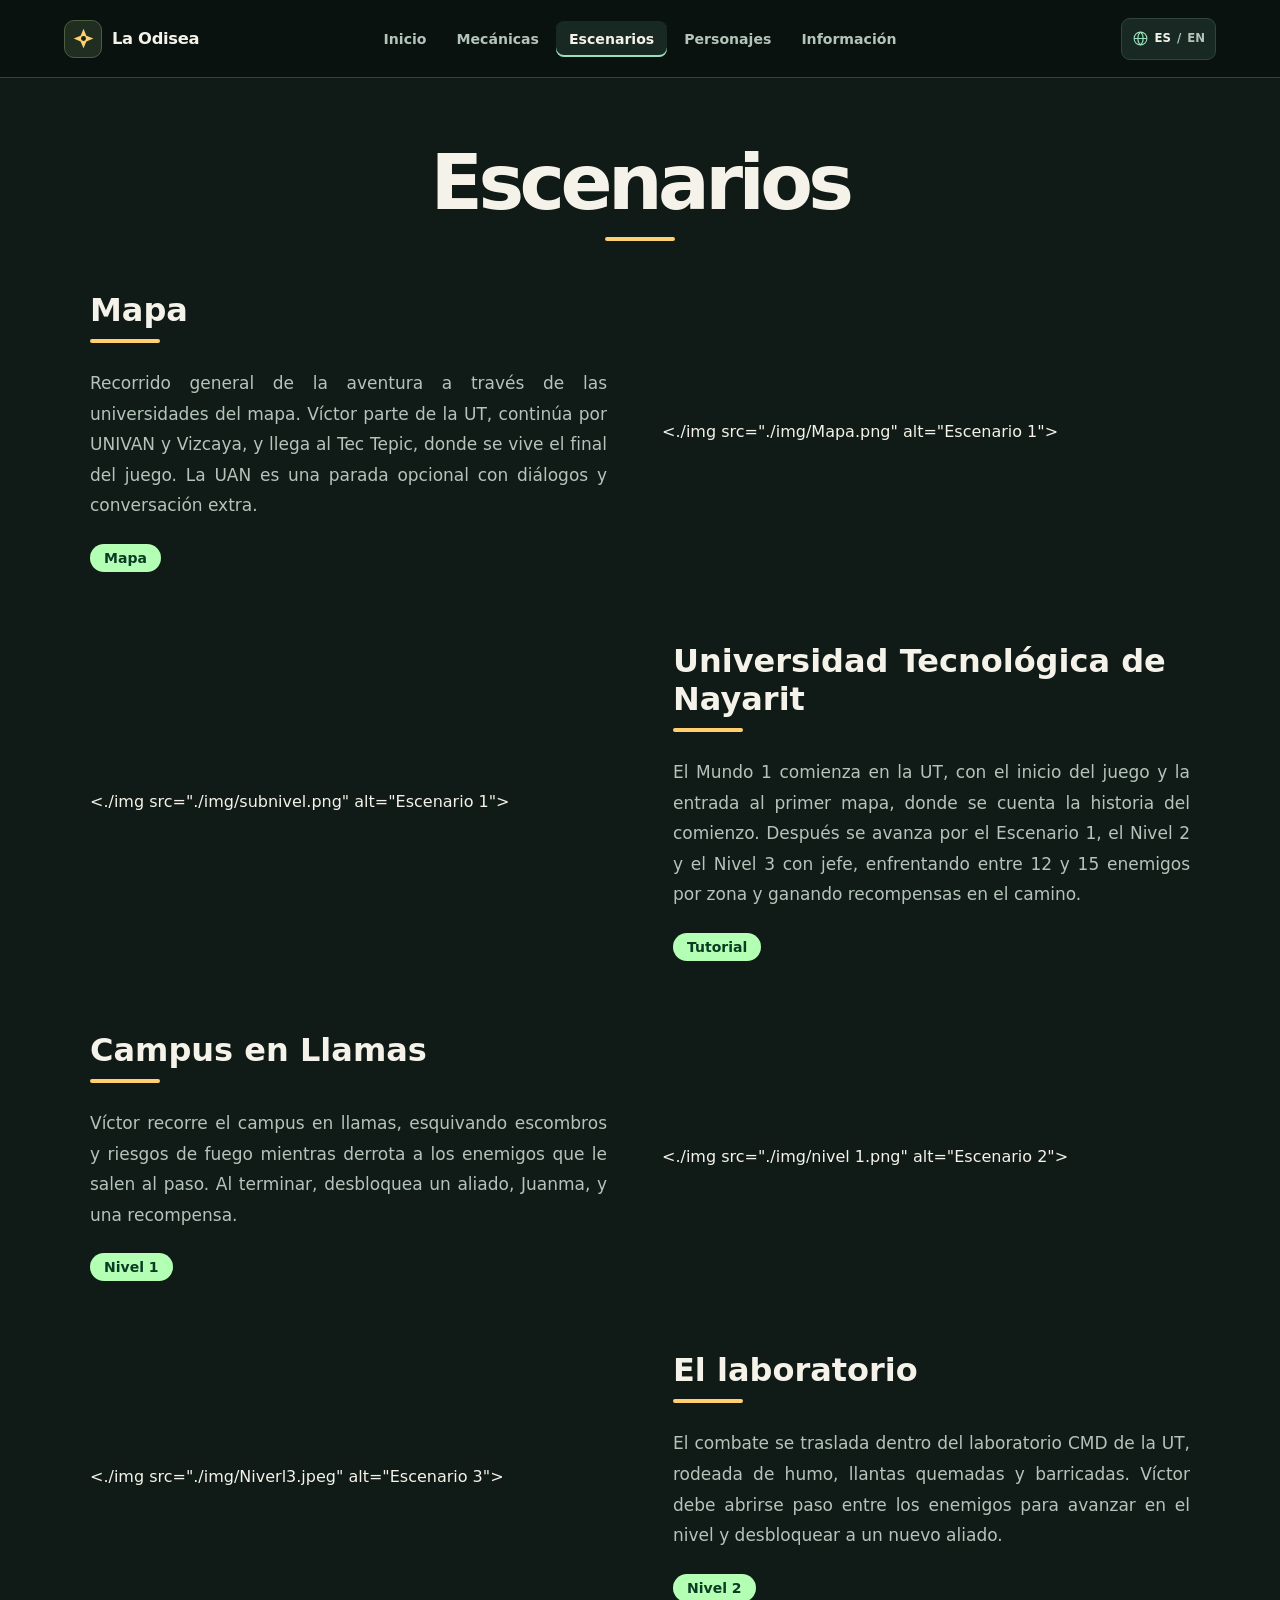
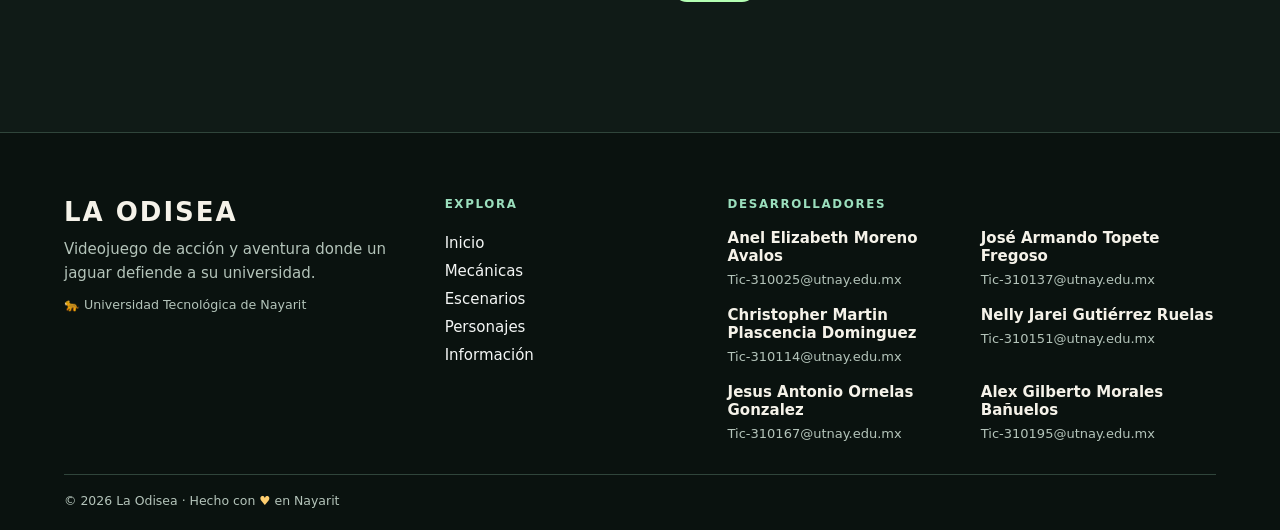
==== commit c8424175: "cambios" ====
--- a/escenarios.html
+++ b/escenarios.html
@@ -5,46 +5,34 @@
     <meta charset="UTF-8">
     <meta name="viewport" content="width=device-width, initial-scale=1.0">
     <title>Escenarios</title>
-    <meta name="description" content="Mapa, niveles y jefes de La Odisea.">
-
-    <!-- Tema guardado: se aplica antes de pintar para evitar parpadeo -->
-    <script>try{document.documentElement.dataset.tema=localStorage.getItem("la-odisea-tema")||(matchMedia("(prefers-color-scheme: dark)").matches?"noche":"dia")}catch(e){}</script>
-
-    <link rel="preload" href="./fonts/BowlbyOne-400-normal.woff2" as="font" type="font/woff2" crossorigin>
-    <link rel="stylesheet" href="./fuentes.css?v=7">
-    <link rel="stylesheet" href="./estilos.css?v=7">
-
+    <link rel="stylesheet" href="inicio.css">
     <!-- PWA: identidad e icono de la aplicación -->
-    <link rel="manifest" href="./manifest.webmanifest?v=4">
-    <meta name="theme-color" content="#12141F">
+    <link rel="manifest" href="./manifest.webmanifest?v=3">
+    <meta name="theme-color" content="#101b17">
     <link rel="icon" type="image/png" href="./icons/icon-192-v2.png">
-    <link rel="apple-touch-icon" href="./icons/icon-192-v2.png">
-
-    <script src="./pwa.js?v=7" defer></script>
-    <script src="./idioma.js?v=7" defer></script>
-    <script src="./app.js?v=7" defer></script>
+
+    <!-- PWA: registro del service worker -->
+    <script src="./pwa.js?v=4" defer></script>
+    <script src="./idioma.js" defer></script>
 </head>
 
 <body>
-    <canvas id="chispas" aria-hidden="true"></canvas>
-    <div class="progreso" aria-hidden="true"><span></span></div>
 
     <!-- HEADER -->
     <header class="header">
-        <a class="logo" href="Index.html" aria-label="La Odisea">
-            <span class="logo-texto" aria-hidden="true"><small>LA</small>ODISEA</span>
+        <a class="logo" href="Inicio.html">
+            <span class="logo-marca" aria-hidden="true"><svg viewBox="0 0 28 28" fill="none"><path d="M14 2 17.5 10.5 26 14 17.5 17.5 14 26 10.5 17.5 2 14 10.5 10.5Z" fill="currentColor"/><circle cx="14" cy="14" r="3" fill="#12221d"/></svg></span>
+            <span>La Odisea</span>
         </a>
-        <button class="tema" type="button" aria-pressed="false" aria-label="Activar modo oscuro">
-            <svg class="tema-luna" viewBox="0 0 24 24" aria-hidden="true"><path d="M20 14.5A8.5 8.5 0 0 1 9.5 4a8.5 8.5 0 1 0 10.5 10.5Z" fill="currentColor" stroke="currentColor" stroke-width="1.5" stroke-linejoin="round"/></svg>
-            <svg class="tema-sol" viewBox="0 0 24 24" aria-hidden="true"><circle cx="12" cy="12" r="4.5" fill="currentColor"/><path d="M12 2v3M12 19v3M2 12h3M19 12h3M4.9 4.9 7 7M17 17l2.1 2.1M4.9 19.1 7 17M17 7l2.1-2.1" stroke="currentColor" stroke-width="2.4" stroke-linecap="round"/></svg>
-            <span class="tema-txt" aria-hidden="true">Modo noche</span>
+        <button class="selector-idioma" type="button" aria-label="Cambiar a inglés" data-idioma="es">
+            <svg viewBox="0 0 24 24" fill="none" stroke="currentColor" stroke-width="1.5" aria-hidden="true"><circle cx="12" cy="12" r="9"/><path d="M3 12h18M12 3c5 4 5 14 0 18-5-4-5-14 0-18Z"/></svg>
+            <span aria-hidden="true">ES</span><span aria-hidden="true">/</span><span aria-hidden="true">EN</span>
         </button>
-        <button class="selector-idioma" type="button" aria-label="Cambiar a inglés" data-idioma="es"><b aria-hidden="true">ES</b><i aria-hidden="true">/</i><span aria-hidden="true">EN</span></button>
         <button class="menu-toggle" type="button" aria-label="Menú de navegación" aria-controls="menu-principal" aria-expanded="false">
-            <svg viewBox="0 0 24 24" fill="none" stroke="currentColor" stroke-width="3" stroke-linecap="square" aria-hidden="true"><path d="M3 6h18M3 12h18M3 18h18"/></svg>
+            <svg viewBox="0 0 24 24" fill="none" stroke="currentColor" stroke-width="2" aria-hidden="true"><path d="M3 6h18M3 12h18M3 18h18"/></svg>
         </button>
         <nav class="menu" id="menu-principal" aria-label="Menú principal">
-            <a href="Index.html">Inicio</a>
+            <a href="Inicio.html">Inicio</a>
             <a href="mecanicas.html">Mecánicas</a>
             <a href="escenarios.html" aria-current="page">Escenarios</a>
             <a href="personajes.html">Personajes</a>
@@ -52,123 +40,186 @@
         </nav>
     </header>
 
-    <main>
-        <section class="pagina-cab" data-fantasma="Mundo 1" style="--c-cab:#5ED13A">
-            <p class="etiqueta etiqueta-clara">Selección de nivel</p>
-            <h1>Escenarios</h1>
-            <p class="intro">Recorre el mapa de la aventura.</p>
-        </section>
-
-        <section class="seccion seccion-papel">
-            <div class="fondo-vivo" aria-hidden="true">
-            <svg class="flota h1" data-prof="30" viewBox="0 0 60 60"><circle cx="30" cy="30" r="26" fill="#FFC21A" stroke="#12141F" stroke-width="4"/><circle cx="30" cy="30" r="17" fill="none" stroke="#12141F" stroke-width="3"/><path d="m30 17 4 9 10 1-7 7 2 10-9-5-9 5 2-10-7-7 10-1Z" fill="#FFF3D2" stroke="#12141F" stroke-width="2.5" stroke-linejoin="round"/></svg>
-            <svg class="flota h2" data-prof="-40" viewBox="0 0 60 60"><g stroke="#12141F" stroke-width="3" stroke-linejoin="round"><rect x="24" y="30" width="8" height="26" rx="3" fill="#FF7A1A" transform="rotate(-25 28 43)"/><rect x="26" y="4" width="26" height="30" rx="5" fill="#9aa3b2" transform="rotate(-25 39 19)"/></g></svg>
-            <svg class="flota h3" data-prof="50" viewBox="0 0 60 60"><path d="M6 22 24 4l30 8 4 26-22 20L8 48Z"/></svg>
-            <svg class="flota h4" data-prof="-25" viewBox="0 0 60 60"><path d="M10 30 30 6l22 18-6 28-30 4Z"/></svg>
-            <svg class="flota h5" data-prof="45" viewBox="0 0 60 60"><circle cx="30" cy="30" r="26" fill="#FFC21A" stroke="#12141F" stroke-width="4"/><circle cx="30" cy="30" r="17" fill="none" stroke="#12141F" stroke-width="3"/><path d="m30 17 4 9 10 1-7 7 2 10-9-5-9 5 2-10-7-7 10-1Z" fill="#FFF3D2" stroke="#12141F" stroke-width="2.5" stroke-linejoin="round"/></svg>
-        </div>
-            <div class="niveles">
-                <article class="nivel rev ">
-                    <div class="nivel-arte"><span class="nivel-num" aria-hidden="true">MAPA</span><img src="img/opt/mapa.jpeg" alt="Mapa" loading="lazy"></div>
-                    <div class="nivel-texto">
-                        <span class="dato">Mapa</span>
-                        <h2>Mapa</h2>
-                        <p>Recorrido general de la aventura a través de las universidades del mapa. Víctor parte de la UT, continúa por UNIVA y Vizcaya, y llega al Tec Tepic, donde se vive el final del juego. La UAN es una parada opcional con diálogos y conversación extra.</p>
-                    </div>
-                </article>
-                <article class="nivel rev ">
-                    <div class="nivel-arte"><span class="nivel-num" aria-hidden="true">1-0</span><img src="img/opt/tutorial.png" alt="Escenario 1" loading="lazy"></div>
-                    <div class="nivel-texto">
-                        <span class="dato">Tutorial</span>
-                        <h2>Universidad Tecnológica de Nayarit</h2>
-                        <p>El Mundo 1 comienza en la UT, con el inicio del juego y la entrada al primer mapa, donde se cuenta la historia del comienzo. Después se avanza por el Escenario 1, el Nivel 2 y el Nivel 3 con jefe, enfrentando entre 12 y 15 enemigos por zona y ganando recompensas en el camino.</p>
-                    </div>
-                </article>
-                <article class="nivel rev ">
-                    <div class="nivel-arte"><span class="nivel-num" aria-hidden="true">1-1</span><img src="img/opt/nivel1.png" alt="Escenario 2" loading="lazy"></div>
-                    <div class="nivel-texto">
-                        <span class="dato">Nivel 1</span>
-                        <h2>Campus en Llamas</h2>
-                        <p>Víctor recorre el campus en llamas, esquivando escombros y riesgos de fuego mientras derrota a los enemigos que le salen al paso. Al terminar, desbloquea un aliado, Juanma, y una recompensa.</p>
-                    </div>
-                </article>
-                <article class="nivel rev ">
-                    <div class="nivel-arte"><span class="nivel-num" aria-hidden="true">1-2</span><img src="img/opt/nivel2.png" alt="Escenario 3" loading="lazy"></div>
-                    <div class="nivel-texto">
-                        <span class="dato">Nivel 2</span>
-                        <h2>El laboratorio</h2>
-                        <p>El combate se traslada dentro del laboratorio CMD de la UT, rodeada de humo, llantas quemadas y barricadas. Víctor debe abrirse paso entre los enemigos para avanzar en el nivel y desbloquear a un nuevo aliado.</p>
-                    </div>
-                </article>
-                <article class="nivel rev nivel-jefe">
-                    <div class="nivel-arte"><span class="nivel-num" aria-hidden="true">JEFE</span><img src="img/opt/jefe.png" alt="Mapa de diseño de la arena del primer jefe" loading="lazy"></div>
-                    <div class="nivel-texto">
-                        <span class="dato">Jefe final</span>
-                        <h2>La arena de Lion</h2>
-                        <p>El Mundo 1 termina en el patio central, convertido en ruinas. Ahí espera Lion, el primer jefe: un combate en tres fases donde hay que usar los escombros como cobertura y no dejarse rodear por los refuerzos.</p>
-                        <ul class="fases">
-                            <li><b>Fase 1</b><span>Lion prueba el terreno con golpes directos y embestidas en línea recta.</span></li>
-                            <li><b>Fase 2</b><span>Amplía su rango con ataques en abanico y llegan los primeros refuerzos.</span></li>
-                            <li><b>Fase 3</b><span>Lion enfurecido: ondas de choque y varias zonas de peligro a la vez.</span></li>
-                        </ul>
-                    </div>
-                </article>
-            </div>
-        </section>
+
+    <!-- CONTENIDO -->
+    <main class="contenido-historia">
+
+        <h1 class="titulo-personajes">Escenarios</h1>
+
+        <!-- tUTO -->
+        <section class="escenario">
+
+            <div class="imagen-historia">
+                <./img src="./img/Mapa.png" alt="Escenario 1">
+            </div>
+
+            <div class="texto-historia">
+                <h2>Mapa</h2>
+                <p>
+                    Recorrido general de la aventura a través de las universidades del mapa. 
+                    Víctor parte de la UT, continúa por UNIVAN y Vizcaya, y llega al Tec Tepic, donde se vive el final del juego.
+                    La UAN es una parada opcional con diálogos y conversación extra.
+                </p>
+                <span class="dato">Mapa</span>
+            </div>
+
+        </section>
+
+         <!-- NIVEL1-->
+        <section class="escenario">
+
+            <div class="imagen-historia">
+                <./img src="./img/subnivel.png" alt="Escenario 1">
+            </div>
+
+            <div class="texto-historia">
+                <h2>Universidad Tecnológica de Nayarit</h2>
+                <p>
+                    El Mundo 1 comienza en la UT, con el inicio del juego y la entrada al primer mapa, donde se cuenta la historia del comienzo. 
+                    Después se avanza por el Escenario 1, el Nivel 2 y el Nivel 3 con jefe, enfrentando entre 12 y 15 enemigos por zona y ganando recompensas en el camino.
+                </p>
+                <span class="dato">Tutorial</span>
+            </div>
+
+        </section>
+
+
+        <!-- Nivel 1 -->
+        <section class="escenario invertido">
+
+            <div class="imagen-historia">
+                <./img src="./img/nivel 1.png" alt="Escenario 2">
+            </div>
+
+            <div class="texto-historia">
+                <h2>Campus en Llamas</h2>
+                <p>
+                    Víctor recorre el campus en llamas, esquivando escombros y riesgos de fuego mientras derrota a los enemigos que le salen al paso. 
+                    Al terminar, desbloquea un aliado, Juanma, y una recompensa.
+                </p>
+                <span class="dato">Nivel 1</span>
+            </div>
+
+        </section>
+
+
+        <!-- Nivel2 -->
+        <section class="escenario">
+
+            <div class="imagen-historia">
+                <./img src="./img/Niverl3.jpeg" alt="Escenario 3">
+            </div>
+
+            <div class="texto-historia">
+                <h2>El laboratorio</h2>
+                <p>
+                    El combate se traslada dentro del laboratorio CMD de la UT, rodeada de humo, llantas quemadas y barricadas.
+                     Víctor debe abrirse paso entre los enemigos para avanzar en el nivel y desbloquear a un nuevo aliado.
+                </p>
+                <span class="dato">Nivel 2</span>
+            </div>
+
+        </section>
+
+    
     </main>
 
 
-    <!-- APP MÓVIL (en todas las páginas) -->
-    <section class="app-banner" aria-labelledby="titulo-app" data-descarga>
-        <div class="app-banner-in">
-            <div class="app-icono" aria-hidden="true"><svg viewBox="0 0 24 24"><rect x="6" y="2" width="12" height="20" rx="3" fill="none" stroke="currentColor" stroke-width="2.4"/><path d="M10 18h4" stroke="currentColor" stroke-width="2.4" stroke-linecap="round"/></svg></div>
-            <div class="app-texto">
-                <p class="etiqueta">App móvil</p>
-                <h2 id="titulo-app">Lleva La Odisea <em>en tu bolsillo</em></h2>
-                <p>La app de acompañamiento para Android: consulta personajes, escenarios y mecánicas desde tu celular.</p>
-            </div>
-            <div class="app-acciones">
-                <a class="btn btn-oro accion-dorada" href="./descargas/LaOdisea-App.apk" download><svg viewBox="0 0 24 24" aria-hidden="true"><path d="M12 3v12m-5-5 5 5 5-5M4 17v4h16v-4" fill="none" stroke="currentColor" stroke-width="3" stroke-linecap="square"/></svg><span>Descargar app para Android</span></a>
-                <a class="app-req" href="informacion.html#requisitos">Ver requisitos</a>
-                <p class="nota-descarga aviso-descarga" role="status" tabindex="-1">La descarga estará disponible aquí.</p>
-            </div>
-        </div>
-    </section>
 
     <!-- FOOTER -->
-    <footer class="footer">
-        <div class="footer-grid">
-            <div>
-                <p class="footer-logo" aria-hidden="true"><small>LA</small>ODISEA</p>
-                <p>Videojuego de acción y aventura donde un jaguar defiende a su universidad.</p>
-                <p class="sticker">Acción · Plataformas · Peleas</p>
-            </div>
-            <nav aria-label="Explora">
+        <footer class="footer">
+ 
+        <div class="footer-contenido">
+ 
+            <!-- Marca -->
+            <div class="footer-marca">
+                <h2>LA ODISEA</h2>
+                <p>
+                    Videojuego de acción y aventura donde un jaguar
+                    defiende a su universidad.
+                </p>
+                <span class="footer-etiqueta">🐆 Universidad Tecnológica de Nayarit</span>
+            </div>
+ 
+            <!-- Enlaces -->
+            <div class="footer-enlaces">
                 <h3>EXPLORA</h3>
-                <a href="Index.html">Inicio</a>
+                <a href="Inicio.html">Inicio</a>
                 <a href="mecanicas.html">Mecánicas</a>
                 <a href="escenarios.html">Escenarios</a>
                 <a href="personajes.html">Personajes</a>
                 <a href="informacion.html">Información</a>
-                <a href="informacion.html#requisitos">Requisitos</a>
-            </nav>
+            </div>
+ 
+            <!-- Desarrolladores -->
             <div>
                 <h3>DESARROLLADORES</h3>
-                <ul class="equipo">
-                    <li><b>Anel Elizabeth Moreno Avalos</b></li>
-                    <li><b>José Armando Topete Fregoso</b></li>
-                    <li><b>Christopher Martin Plascencia Dominguez</b></li>
-                    <li><b>Nelly Jarei Gutiérrez Ruelas</b></li>
-                    <li><b>Jesus Antonio Ornelas Gonzalez</b></li>
-                    <li><b>Alex Gilberto Morales Bañuelos</b></li>
-                </ul>
-            </div>
+ 
+                <div class="footer-equipo">
+ 
+                    <div class="desarrollador">
+                
+                        <div>
+                            <h4>Anel Elizabeth Moreno Avalos</h4>
+                            <a href="mailto:Tic-310025@utnay.edu.mx">Tic-310025@utnay.edu.mx</a>
+                        </div>
+                    </div>
+ 
+                    <div class="desarrollador">
+                        
+                        <div>
+                            <h4>José Armando Topete Fregoso</h4>
+                            <a href="mailto:Tic-310137@utnay.edu.mx">Tic-310137@utnay.edu.mx</a>
+                        </div>
+                    </div>
+ 
+                    <div class="desarrollador">
+                        
+                        <div>
+                            <h4>Christopher Martin Plascencia Dominguez</h4>
+                            <a href="mailto:Tic-310114@utnay.edu.mx">Tic-310114@utnay.edu.mx</a>
+                        </div>
+                    </div>
+ 
+                    <div class="desarrollador">
+                        
+                        <div>
+                            <h4>Nelly Jarei Gutiérrez Ruelas</h4>
+                            <a href="mailto:Tic-310151@utnay.edu.mx">Tic-310151@utnay.edu.mx</a>
+                        </div>
+                    </div>
+ 
+                    <div class="desarrollador">
+                        
+                        <div>
+                            <h4>Jesus Antonio Ornelas Gonzalez</h4>
+                            <a href="mailto:Tic-310167@utnay.edu.mx">Tic-310167@utnay.edu.mx</a>
+                        </div>
+                    </div>
+ 
+                    <div class="desarrollador">
+                       
+                        <div>
+                            <h4>Alex Gilberto Morales Bañuelos</h4>
+                            <a href="mailto:Tic-310195@utnay.edu.mx">Tic-310195@utnay.edu.mx</a>
+                        </div>
+                    </div>
+ 
+                </div>
+            </div>
+ 
         </div>
-        <p class="footer-barra">© 2026 La Odisea · Todos los derechos reservados</p>
+ 
+        <div class="footer-barra">
+            © 2026 La Odisea · Hecho con <span>♥</span> en Nayarit
+        </div>
+ 
     </footer>
+ 
+
 
     <!-- PWA: aviso accesible de conexión -->
-    <p id="pwa-estado" role="status" hidden></p>
+    <p id="pwa-estado" role="status" hidden style="position:fixed;bottom:12px;left:12px;right:12px;padding:12px;background:#2C3E50;color:white;text-align:center;z-index:1000"></p>
 </body>
 
-</html>
+</html>
--- a/inicio.css
+++ b/inicio.css
@@ -0,0 +1,1633 @@
+/* ============================= */
+/* CONFIGURACIÓN GENERAL */
+/* ============================= */
+
+* {
+    margin: 0;
+    padding: 0;
+    box-sizing: border-box;
+}
+
+html {
+    scroll-behavior: smooth;
+}
+
+body {
+    font-family: Arial, sans-serif;
+    background-color: #F4F6F5;
+    color: #2C3E50;
+    min-height: 100vh;
+    display: flex;
+    flex-direction: column;
+}
+
+main {
+    flex: 1;
+}
+
+
+/* ============================= */
+/* HEADER */
+/* ============================= */
+
+.header {
+    width: 100%;
+    min-height: 80px;
+    background-color: #0B3B24;
+    display: flex;
+    align-items: center;
+    justify-content: space-between;
+    padding: 15px 60px;
+    border-bottom: 5px solid #FFD066;
+}
+
+.logo h1 {
+    color: #F4F6F5;
+    font-size: 25px;
+    letter-spacing: 2px;
+}
+
+.menu {
+    display: flex;
+    align-items: center;
+    gap: 35px;
+}
+
+.menu a {
+    color: #F4F6F5;
+    text-decoration: none;
+    font-size: 17px;
+    font-weight: bold;
+    padding: 10px 15px;
+    border-radius: 8px;
+    transition: 0.3s;
+}
+
+.menu a:hover {
+    background-color: #B3FFB3;
+    color: #0B3B24;
+}
+
+
+/* ============================= */
+/* MENÚ DESPLEGABLE (HISTORIA) */
+/* ============================= */
+
+.menu-desplegable {
+    position: relative;
+}
+
+.submenu {
+    display: none;
+    flex-direction: column;
+    gap: 4px;
+    position: absolute;
+    top: 100%;
+    left: 0;
+    min-width: 190px;
+    padding: 8px;
+    background-color: #0B3B24;
+    border-top: 3px solid #FFD066;
+    border-radius: 0 0 10px 10px;
+    box-shadow: 0 7px 18px rgba(44, 62, 80, 0.30);
+    z-index: 1000;
+}
+
+/* Aparece al pasar el mouse */
+.menu-desplegable:hover .submenu {
+    display: flex;
+}
+
+.submenu a {
+    display: block;
+    white-space: nowrap;
+}
+
+/* Celulares */
+@media (max-width: 768px) {
+
+    .menu-desplegable {
+        text-align: center;
+    }
+
+    .submenu {
+        position: static;
+        border-radius: 10px;
+        margin-top: 5px;
+    }
+}
+
+/* ============================= */
+/* PANTALLA DE INICIO */
+/* ============================= */
+
+.inicio {
+    width: 90%;
+    max-width: 1100px;
+    margin: auto;
+    padding: 60px 0;
+    text-align: center;
+}
+
+.imagen-principal {
+    width: 100%;
+    max-width: 800px;
+    margin: 0 auto 35px;
+}
+
+.imagen-principal ./img {
+    width: 100%;
+    max-height: 450px;
+    object-fit: cover;
+    border-radius: 15px;
+    border: 5px solid #0B3B24;
+    box-shadow: 0 7px 18px rgba(44, 62, 80, 0.20);
+}
+
+.boton-descarga {
+    display: inline-block;
+    margin-bottom: 30px;
+    padding: 14px 24px;
+    border: 2px solid #0B3B24;
+    border-radius: 8px;
+    background-color: #FFD066;
+    color: #0B3B24;
+    font-weight: bold;
+    text-decoration: none;
+}
+
+.boton-descarga:hover {
+    background-color: #0B3B24;
+    color: #F4F6F5;
+}
+
+.boton-descarga:focus-visible {
+    outline: 3px solid #0B3B24;
+    outline-offset: 4px;
+}
+
+.descripcion {
+    max-width: 1000px;
+    margin: auto;
+    padding: 30px 55px;
+    background-color: white;
+    border-left: 7px solid #FFD066;
+    border-radius: 12px;
+    box-shadow: 0 5px 15px rgba(44, 62, 80, 0.12);
+    text-align: justify;
+}
+
+.descripcion h2 {
+    color: #0B3B24;
+    font-size: 30px;
+    margin-bottom: 20px;
+    text-align: center;
+}
+
+.descripcion p {
+    color: #2C3E50;
+    font-size: 17px;
+    line-height: 1.8;
+    text-align: justify;
+}
+
+
+/* ============================= */
+/* PANTALLA INFORMACIÓN */
+/* ============================= */
+
+.contenido-informacion {
+    width: 90%;
+    max-width: 1100px;
+    margin: auto;
+    padding: 60px 0;
+}
+
+
+/* ============================= */
+/* IMAGEN + INFORMACIÓN */
+/* ============================= */
+
+.presentacion {
+    display: flex;
+    align-items: center;
+    gap: 50px;
+    margin-bottom: 70px;
+}
+
+.imagen-info {
+    width: 400px;
+    flex-shrink: 0;
+}
+
+.imagen-info ./img {
+    width: 100%;
+    height: auto;
+    display: block;
+    object-fit: contain;
+    border-radius: 0;
+    border: none;
+    box-shadow: none;
+}
+
+.texto-info {
+    flex: 1;
+}
+
+.texto-info h2 {
+    color: #0B3B24;
+    font-size: 30px;
+    margin-bottom: 20px;
+}
+
+.texto-info p {
+    font-size: 17px;
+    line-height: 1.7;
+    margin-bottom: 15px;
+}
+
+
+/* ============================= */
+/* SECCIONES */
+/* ============================= */
+
+.bloque {
+    margin-bottom: 60px;
+}
+
+.bloque > h2 {
+    text-align: center;
+    color: #0B3B24;
+    font-size: 30px;
+    margin-bottom: 30px;
+}
+
+.bloque > h2::after {
+    content: "";
+    display: block;
+    width: 70px;
+    height: 4px;
+    background-color: #FFD066;
+    margin: 10px auto 0;
+    border-radius: 5px;
+}
+
+
+/* ============================= */
+/* TARJETAS */
+/* ============================= */
+
+.tarjetas {
+    display: grid;
+    grid-template-columns: repeat(2, 1fr);
+    gap: 25px;
+    max-width: 850px;
+    margin: auto;
+}
+
+.tarjeta {
+    min-height: 140px;
+    background-color: white;
+    border-radius: 15px;
+    padding: 25px;
+    text-align: center;
+    border-left: 7px solid #B3FFB3;
+    box-shadow: 0 5px 15px rgba(44, 62, 80, 0.15);
+    transition: 0.3s;
+}
+
+.tarjeta:hover {
+    transform: translateY(-4px);
+    border-left-color: #FFD066;
+}
+
+.tarjeta h3 {
+    color: #0B3B24;
+    font-size: 20px;
+    margin-bottom: 15px;
+}
+
+.tarjeta p {
+    color: #2C3E50;
+    font-size: 16px;
+    line-height: 1.5;
+}
+
+
+/* ============================= */
+/* OBJETIVO DEL JUEGO */
+/* ============================= */
+
+.caja-grande {
+    max-width: 850px;
+    min-height: 150px;
+    margin: auto;
+    padding: 30px;
+    background-color: white;
+    border-radius: 15px;
+    border-left: 8px solid #FFD066;
+    box-shadow: 0 5px 15px rgba(44, 62, 80, 0.15);
+    text-align: center;
+}
+
+.caja-grande p {
+    font-size: 17px;
+    line-height: 1.7;
+    color: #2C3E50;
+}
+
+
+/* ============================= */
+/* FOOTER */
+/* ============================= */
+
+.footer {
+    width: 100%;
+    background-color: #0B3B24;
+    color: #F4F6F5;
+    border-top: 5px solid #FFD066;
+    padding: 50px 60px 20px;
+}
+
+.footer-contenido {
+    max-width: 1100px;
+    margin: auto;
+    display: grid;
+    grid-template-columns: 1.3fr 1fr 1.6fr;
+    gap: 50px;
+}
+
+.footer h3 {
+    color: #FFD066;
+    font-size: 17px;
+    letter-spacing: 1px;
+    margin-bottom: 18px;
+}
+
+.footer-marca h2 {
+    font-size: 26px;
+    letter-spacing: 2px;
+    margin-bottom: 10px;
+}
+
+.footer-marca p {
+    font-size: 15px;
+    line-height: 1.6;
+    color: #B3FFB3;
+}
+
+.footer-enlaces a {
+    display: block;
+    color: #F4F6F5;
+    text-decoration: none;
+    font-size: 15px;
+    padding: 5px 0;
+    transition: 0.3s;
+}
+
+.footer-enlaces a:hover {
+    color: #B3FFB3;
+    padding-left: 8px;
+}
+
+.footer-equipo {
+    display: grid;
+    grid-template-columns: repeat(2, 1fr);
+    gap: 18px;
+}
+
+.footer-equipo .desarrollador h4 {
+    font-size: 15px;
+    margin-bottom: 4px;
+}
+
+footer h5 {
+    font-size: 15px;
+    margin-bottom: 4px;
+    color: #8dd3aa;
+}
+
+.footer-equipo .desarrollador a {
+    color: #B3FFB3;
+    font-size: 13px;
+    text-decoration: none;
+    word-break: break-all;
+}
+
+.footer-equipo .desarrollador a:hover {
+    color: #FFD066;
+    text-decoration: underline;
+}
+
+.footer-linea {
+    max-width: 1100px;
+    height: 1px;
+    margin: 35px auto 18px;
+    background-color: rgba(244, 246, 245, 0.25);
+}
+
+.footer-copy {
+    text-align: center;
+    font-size: 14px;
+    color: #B3FFB3;
+}
+
+@media (max-width: 768px) {
+    .footer {
+        padding: 40px 25px 20px;
+        text-align: center;
+    }
+
+    .footer-contenido {
+        grid-template-columns: 1fr;
+        gap: 35px;
+    }
+
+    .footer-enlaces a:hover {
+        padding-left: 0;
+    }
+}
+
+
+
+/* ============================= */
+/* CELULARES */
+/* ============================= */
+
+@media (max-width: 768px) {
+
+    .header {
+        flex-direction: column;
+        gap: 20px;
+        padding: 20px;
+    }
+
+    .menu {
+        gap: 8px;
+        flex-wrap: wrap;
+        justify-content: center;
+    }
+
+    .menu a {
+        font-size: 15px;
+    }
+
+    /* Inicio */
+
+    .inicio {
+        padding: 40px 0;
+    }
+
+    .imagen-principal ./img {
+        max-height: 300px;
+    }
+
+    /* Información */
+
+    .presentacion {
+        flex-direction: column;
+        gap: 30px;
+    }
+
+    .imagen-info {
+        width: 100%;
+        max-width: 500px;
+    }
+
+    .imagen-info ./img {
+        height: auto;
+    }
+
+    .texto-info {
+        text-align: center;
+    }
+
+    /* Tarjetas */
+
+    .tarjetas {
+        grid-template-columns: 1fr;
+    }
+}
+
+/* ============================= */
+/* PANTALLA HISTORIA */
+/* ============================= */
+
+.contenido-historia {
+    width: 90%;
+    max-width: 1100px;
+    margin: auto;
+    padding: 60px 0;
+}
+ /* ============================= */
+/* PÁGINA DE MECÁNICAS */
+/* ============================= */
+
+ 
+/* Imágenes de objetos: se ven completas, sin recortar */
+.imagen-objeto ./img {
+    object-fit: contain;
+    background-color: white;
+    padding: 15px;
+    border-bottom: 5px solid #FFD066;
+}
+ 
+.etiquetas {
+    display: flex;
+    flex-wrap: wrap;
+    gap: 8px;
+    margin-bottom: 18px;
+}
+ 
+.etiquetas .dato {
+    margin-top: 0;
+}
+ 
+.subtitulo-mec {
+    color: #0B3B24;
+    font-size: 18px;
+    margin: 18px 0 8px;
+}
+ 
+.lista-detalle {
+    padding-left: 22px;
+    color: #2C3E50;
+    font-size: 16px;
+    line-height: 1.7;
+}
+ 
+.lista-detalle li {
+    margin-bottom: 8px;
+}
+ 
+/* Tarjetas de acciones (3 por fila) */
+.mecanicas-grid {
+    display: grid;
+    grid-template-columns: repeat(3, 1fr);
+    gap: 25px;
+}
+ 
+.mecanica-card {
+    background-color: white;
+    border-radius: 15px;
+    overflow: hidden;
+    border-bottom: 5px solid #FFD066;
+    box-shadow: 0 5px 15px rgba(44, 62, 80, 0.15);
+    transition: 0.3s;
+}
+ 
+.mecanica-card:hover {
+    transform: translateY(-6px);
+    border-bottom-color: #B3FFB3;
+}
+ 
+.mecanica-card ./img {
+    width: 100%;
+    height: 200px;
+    object-fit: cover;
+    display: block;
+}
+ 
+.mecanica-card .cuerpo {
+    padding: 20px;
+}
+ 
+.mecanica-card h3 {
+    color: #0B3B24;
+    font-size: 21px;
+    margin-bottom: 10px;
+}
+ 
+.mecanica-card p {
+    color: #2C3E50;
+    font-size: 15px;
+    line-height: 1.6;
+    text-align: justify;
+}
+ 
+@media (max-width: 900px) {
+    .mecanicas-grid {
+        grid-template-columns: repeat(2, 1fr);
+    }
+}
+ 
+@media (max-width: 768px) {
+    .mecanicas-grid {
+        grid-template-columns: 1fr;
+    }
+ 
+    .imagen-objeto ./img {
+        height: auto;
+    }
+}
+ 
+/* ============================= */
+/* PÁGINA DE ESCENARIOS */
+/* ============================= */
+
+/* ============================= */
+/* PÁGINA DE ESCENARIOS */
+/* ============================= */
+
+.escenario {
+    display: flex;
+    flex-direction: row;
+    align-items: center;
+    gap: 55px;
+    margin-bottom: 70px;
+}
+
+/* 1.º, 3.º, 5.º... → imagen a la derecha */
+.escenario:nth-of-type(odd) {
+    flex-direction: row-reverse;
+}
+
+/* 2.º, 4.º, 6.º... → imagen a la izquierda */
+.escenario:nth-of-type(even) {
+    flex-direction: row;
+}
+
+.escenario .texto-historia .dato {
+    display: inline-block;
+    margin-top: 5px;
+    padding: 6px 14px;
+    background-color: #B3FFB3;
+    color: #0B3B24;
+    font-size: 14px;
+    font-weight: bold;
+    border-radius: 20px;
+}
+
+/* Celulares: imagen arriba y texto abajo */
+@media (max-width: 768px) {
+    .escenario,
+    .escenario:nth-of-type(odd),
+    .escenario:nth-of-type(even) {
+        flex-direction: column;
+        gap: 30px;
+    }
+}
+
+/* ============================= */
+/* PRIMERA PARTE */
+/* ============================= */
+
+.historia-inicio {
+    display: flex;
+    align-items: center;
+    gap: 55px;
+    margin-bottom: 35px;
+}
+
+.imagen-historia {
+    width: 48%;
+    flex-shrink: 0;
+}
+
+.imagen-historia ./img {
+    width: 100%;
+    height: 330px;
+    object-fit: cover;
+    display: block;
+    border-radius: 12px;
+    box-shadow: 0 5px 15px rgba(44, 62, 80, 0.15);
+}
+
+.texto-historia {
+    flex: 1;
+}
+
+.texto-historia h2 {
+    color: #0B3B24;
+    font-size: 32px;
+    margin-bottom: 25px;
+}
+
+.texto-historia h2::after {
+    content: "";
+    display: block;
+    width: 70px;
+    height: 4px;
+    background-color: #FFD066;
+    margin-top: 10px;
+    border-radius: 5px;
+}
+
+.texto-historia p {
+    color: #2C3E50;
+    font-size: 17px;
+    line-height: 1.8;
+    text-align: justify;
+    margin-bottom: 18px;
+}
+
+
+/* ============================= */
+/* BOTÓN */
+/* ============================= */
+
+.boton-historia-container {
+    text-align: center;
+    margin: 30px 0 50px;
+}
+
+.boton-historia {
+    background-color: #0B3B24;
+    color: #F4F6F5;
+    border: none;
+    border-bottom: 4px solid #FFD066;
+    padding: 15px 35px;
+    border-radius: 10px;
+    font-size: 17px;
+    font-weight: bold;
+    cursor: pointer;
+    transition: 0.3s;
+}
+
+.boton-historia:hover {
+    background-color: #B3FFB3;
+    color: #0B3B24;
+    transform: translateY(-3px);
+}
+
+
+/* ============================= */
+/* SEGUNDA PARTE */
+/* ============================= */
+
+/* Al principio está completamente oculta */
+
+.historia-continuacion {
+    display: none;
+}
+
+
+/* Cuando se presiona el botón aparece */
+
+.historia-continuacion.mostrar {
+    display: flex;
+    align-items: center;
+    gap: 55px;
+    margin-bottom: 80px;
+    scroll-margin-top: 30px;
+}
+
+
+/* Texto a la izquierda */
+
+.historia-continuacion .texto-historia {
+    order: 1;
+}
+
+
+/* Imagen a la derecha */
+
+.historia-continuacion .imagen-historia {
+    order: 2;
+}
+
+
+/* ============================= */
+/* IMAGEN GRANDE FINAL */
+/* ============================= */
+
+.imagen-final-historia {
+    display: none;
+}
+
+.imagen-final-historia.mostrar {
+    display: block;
+    width: 100%;
+    margin-top: 20px;
+    margin-bottom: 40px;
+}
+
+.imagen-final-historia ./img {
+    width: 100%;
+    height: 350px;
+    object-fit: cover;
+    display: block;
+    border-radius: 12px;
+    box-shadow: 0 5px 15px rgba(44, 62, 80, 0.15);
+}
+
+
+/* ============================= */
+/* CELULARES */
+/* ============================= */
+
+@media (max-width: 768px) {
+
+    .historia-inicio {
+        flex-direction: column;
+        gap: 30px;
+    }
+
+    .historia-continuacion.mostrar {
+        flex-direction: column;
+        gap: 30px;
+    }
+
+    .imagen-historia {
+        width: 100%;
+    }
+
+    .imagen-historia ./img {
+        height: auto;
+    }
+
+    .historia-continuacion .texto-historia,
+    .historia-continuacion .imagen-historia {
+        order: initial;
+    }
+
+    .texto-historia h2 {
+        text-align: center;
+    }
+
+    .texto-historia h2::after {
+        margin: 10px auto 0;
+    }
+
+    .imagen-final-historia.mostrar ./img {
+        height: auto;
+    }
+
+}
+
+/* ============================= */
+/* PANTALLA DE PERSONAJES */
+/* ============================= */
+
+.contenido-personajes {
+    width: 90%;
+    max-width: 1100px;
+    margin: auto;
+    padding: 60px 0;
+}
+
+
+/* ============================= */
+/* TÍTULO */
+/* ============================= */
+
+.titulo-personajes {
+    text-align: center;
+    color: #0B3B24;
+    font-size: 32px;
+    margin-bottom: 50px;
+}
+
+.titulo-personajes::after {
+    content: "";
+    display: block;
+    width: 70px;
+    height: 4px;
+    background-color: #FFD066;
+    margin: 10px auto 0;
+    border-radius: 5px;
+}
+
+
+/* ============================= */
+/* FILAS DE PERSONAJES */
+/* ============================= */
+
+.fila-personajes {
+    display: grid;
+    grid-template-columns: repeat(3, 1fr);
+    gap: 30px;
+    align-items: start;
+}
+
+
+/* Segunda fila */
+
+.fila-secundaria {
+    grid-template-columns: repeat(2, 1fr);
+    max-width: 730px;
+    margin: 70px auto 0;
+}
+
+
+/* ============================= */
+/* TARJETA DEL PERSONAJE */
+/* ============================= */
+
+.personaje {
+    text-align: center;
+}
+
+
+/* ============================= */
+/* IMAGEN DEL PERSONAJE */
+/* ============================= */
+
+
+.imagen-personaje {
+    width: 100%;
+    height: 380px;
+
+    background-color: white;
+
+    border-radius: 12px;
+    overflow: hidden;
+
+    box-shadow: 0 5px 15px rgba(44, 62, 80, 0.15);
+
+    display: flex;
+    justify-content: center;
+    align-items: center;
+}
+
+.imagen-personaje ./img {
+    width: 100%;
+    height: 100%;
+
+    object-fit: contain;
+    object-position: center;
+
+    display: block;
+
+    transition: transform 0.4s ease;
+}
+
+
+/* ============================= */
+/* BOTÓN DESCRIPCIÓN */
+/* ============================= */
+
+.boton-descripcion {
+    margin-top: 15px;
+    padding: 10px 24px;
+
+    background-color: #0B3B24;
+    color: #F4F6F5;
+
+    border: none;
+    border-bottom: 3px solid #FFD066;
+
+    border-radius: 8px;
+
+    font-size: 15px;
+    font-weight: bold;
+
+    cursor: pointer;
+
+    transition: 0.3s;
+}
+
+.boton-descripcion:hover {
+    background-color: #B3FFB3;
+    color: #0B3B24;
+    transform: translateY(-2px);
+}
+
+
+/* Botón cuando está abierto */
+
+.boton-descripcion.activo {
+    background-color: #2C3E50;
+    color: #F4F6F5;
+}
+
+
+/* ============================= */
+/* DESCRIPCIÓN OCULTA */
+/* ============================= */
+
+.descripcion-personaje {
+
+    max-height: 0;
+    opacity: 0;
+
+    overflow: hidden;
+
+    margin-top: 0;
+    padding: 0 20px;
+
+    background-color: white;
+
+    border-left: 5px solid #FFD066;
+    border-radius: 10px;
+
+    box-shadow: 0 5px 15px rgba(44, 62, 80, 0.12);
+
+    transform: translateY(-10px);
+
+    transition:
+        max-height 0.6s ease,
+        opacity 0.4s ease,
+        transform 0.5s ease,
+        padding 0.5s ease,
+        margin 0.5s ease;
+}
+
+
+/* ============================= */
+/* DESCRIPCIÓN ABIERTA */
+/* ============================= */
+
+.descripcion-personaje.activa {
+
+    max-height: 500px;
+
+    opacity: 1;
+
+    margin-top: 15px;
+
+    padding: 22px 20px;
+
+    transform: translateY(0);
+}
+
+
+/* ============================= */
+/* TEXTO DE DESCRIPCIÓN */
+/* ============================= */
+
+.descripcion-personaje h3 {
+    color: #0B3B24;
+    font-size: 21px;
+    margin-bottom: 15px;
+}
+
+.descripcion-personaje p {
+    color: #2C3E50;
+    font-size: 15px;
+    line-height: 1.6;
+    text-align: justify;
+    margin-bottom: 12px;
+}
+
+
+/* ============================= */
+/* EFECTO DE IMAGEN */
+/* ============================= */
+
+.imagen-personaje ./img {
+    transition: transform 0.4s ease;
+}
+
+.personaje:hover .imagen-personaje ./img {
+    transform: scale(1.03);
+}
+
+
+/* ============================= */
+/* CELULARES */
+/* ============================= */
+
+@media (max-width: 768px) {
+
+    .contenido-personajes {
+        padding: 40px 0;
+    }
+
+    .titulo-personajes {
+        font-size: 28px;
+        margin-bottom: 35px;
+    }
+
+    .fila-personajes,
+    .fila-secundaria {
+        grid-template-columns: 1fr;
+        max-width: 500px;
+        margin-left: auto;
+        margin-right: auto;
+    }
+
+    .fila-secundaria {
+        margin-top: 40px;
+    }
+
+    .imagen-personaje {
+        height: 420px;
+    }
+
+}
+
+
+/* ============================= */
+/* CONTROLES DE TECLADO */
+/* ============================= */
+
+.controles-teclado {
+    margin-top: 20px;
+    padding-top: 16px;
+    border-top: 1px solid #DCE4DE;
+}
+
+.controles-teclado h4 {
+    margin-bottom: 12px;
+}
+
+/* Distribución de las teclas */
+.teclas-movimiento {
+    display: flex;
+    align-items: center;
+    flex-wrap: wrap;
+    gap: 8px;
+}
+
+/* Diseño de teclado, conservando la tipografía */
+.teclas-movimiento kbd {
+    display: inline-flex;
+    align-items: center;
+    justify-content: center;
+
+    box-sizing: border-box;
+    min-width: 44px;
+    min-height: 46px;
+    padding: 10px 14px;
+
+    font: inherit;
+    color: #0B3B24;
+    text-align: center;
+
+    background: linear-gradient(
+        to bottom,
+        #FFFFFF,
+        #E8ECE9
+    );
+
+    border: 1px solid #BEC9C1;
+    border-bottom: 5px solid #94A699;
+    border-radius: 7px;
+
+    box-shadow:
+        inset 0 1px 0 #FFFFFF,
+        0 3px 4px rgba(0, 0, 0, 0.15);
+}
+
+/* Texto debajo de los controles */
+.mecanica-card .controles-teclado .indicacion-control {
+    margin-top: 12px;
+    margin-bottom: 0;
+}
+/* ============================= */
+/* MENÚ EN CELULARES Y TABLETAS */
+/* ============================= */
+
+.menu-toggle {
+    display: none;
+}
+
+@media (max-width: 1024px), (max-width: 1366px) and (pointer: coarse) {
+    .header {
+        flex-direction: row;
+        flex-wrap: wrap;
+        gap: 12px;
+        padding: 15px 20px;
+    }
+
+    .header.menu-interactivo .menu-toggle {
+        display: inline-flex;
+        align-items: center;
+        gap: 8px;
+        min-height: 44px;
+        padding: 8px 12px;
+        border: 2px solid #FFD066;
+        border-radius: 8px;
+        background: #0B3B24;
+        color: #F4F6F5;
+        font: inherit;
+        font-weight: bold;
+        cursor: pointer;
+    }
+
+    .menu-toggle:focus-visible,
+    .header .menu a:focus-visible {
+        outline: 2px solid #FFD066;
+        outline-offset: 2px;
+    }
+
+    .header.menu-interactivo .menu-toggle[aria-expanded="false"] + .menu {
+        display: none;
+    }
+
+    .header .menu {
+        flex: 1 0 100%;
+        flex-direction: column;
+        align-items: stretch;
+        flex-wrap: nowrap;
+        gap: 4px;
+    }
+
+    .header .menu a {
+        display: flex;
+        align-items: center;
+        min-height: 44px;
+    }
+
+    .header .submenu {
+        display: block;
+        position: static;
+        min-width: 0;
+        margin: 0 0 0 16px;
+        padding: 0;
+        border: 0;
+        box-shadow: none;
+    }
+}
+
+/* ============================= */
+/* IDENTIDAD VISUAL Y NAVEGACIÓN */
+/* ============================= */
+
+:root {
+    --fondo: #101b17;
+    --fondo-profundo: #0a120f;
+    --superficie: #182822;
+    --tinta: #f5f2e9;
+    --suave: #b4c4ba;
+    --verde: #9bdfbd;
+    --oro: #ffcf70;
+    --linea: #30453b;
+    --ancho: 1280px;
+}
+
+body {
+    font-family: system-ui, -apple-system, "Segoe UI", sans-serif;
+    background: var(--fondo);
+    color: var(--tinta);
+}
+
+:focus-visible { outline: 2px solid var(--oro); outline-offset: 4px; }
+
+.header {
+    position: relative;
+    z-index: 2;
+    display: grid;
+    grid-template-columns: 1fr auto 1fr;
+    gap: 20px;
+    min-height: 78px;
+    padding: 12px max(5vw, calc((100% - var(--ancho)) / 2));
+    border-bottom: 1px solid var(--linea);
+    background: var(--fondo-profundo);
+}
+
+.logo {
+    display: inline-flex;
+    align-items: center;
+    gap: 10px;
+    justify-self: start;
+    color: var(--tinta);
+    font-size: 1.02rem;
+    font-weight: 850;
+    letter-spacing: -.02em;
+    text-decoration: none;
+    white-space: nowrap;
+}
+
+.logo-marca {
+    display: grid;
+    width: 38px;
+    height: 38px;
+    place-items: center;
+    border: 1px solid #4d5d42;
+    border-radius: 10px;
+    background: #202d21;
+    color: var(--oro);
+}
+
+.logo-marca svg { width: 23px; height: 23px; }
+
+.header .menu {
+    grid-row: 1;
+    grid-column: 2;
+    gap: 4px;
+}
+
+.header .menu a {
+    padding: 10px 13px;
+    color: var(--suave);
+    font-size: .88rem;
+    font-weight: 650;
+}
+
+.header .menu a:hover, .header .menu a[aria-current="page"] {
+    background: var(--superficie);
+    color: var(--tinta);
+}
+
+.header .menu a[aria-current="page"] { box-shadow: inset 0 -2px var(--verde); }
+
+.selector-idioma {
+    grid-column: 3;
+    justify-self: end;
+    display: flex;
+    align-items: center;
+    justify-content: center;
+    gap: 6px;
+    min-height: 42px;
+    padding: 0 10px;
+    border: 1px solid var(--linea);
+    border-radius: 9px;
+    background: var(--superficie);
+    color: var(--suave);
+    font: 750 .73rem/1 system-ui, sans-serif;
+    cursor: pointer;
+}
+
+.selector-idioma:hover { border-color: var(--verde); }
+.selector-idioma svg { width: 17px; height: 17px; color: var(--verde); }
+.selector-idioma[data-idioma="es"] span:first-of-type,
+.selector-idioma[data-idioma="en"] span:last-of-type { color: var(--tinta); }
+.menu-toggle svg { width: 22px; height: 22px; }
+
+@media (max-width: 1024px), (max-width: 1366px) and (pointer: coarse) {
+    .header { grid-template-columns: 1fr auto auto; gap: 8px; padding: 12px 5vw; }
+    .selector-idioma { grid-column: 2; }
+    .header.menu-interactivo .menu-toggle {
+        grid-column: 3;
+        justify-content: center;
+        width: 44px;
+        padding: 0;
+        background: var(--superficie);
+        border: 1px solid var(--linea);
+    }
+    .header .menu { grid-row: 2; grid-column: 1 / -1; }
+    .header .menu a { text-align: left; }
+}
+
+/* ============================= */
+/* PORTADA DEL VIDEOJUEGO        */
+/* ============================= */
+
+.portada {
+    background:
+        radial-gradient(ellipse at 79% 8%, #263e2f 0, transparent 43%),
+        radial-gradient(ellipse at 16% 41%, #192f28 0, transparent 38%),
+        var(--fondo);
+}
+
+.portada-hero, .ficha-portada, .portada-historia, .portada-explora {
+    width: min(90%, var(--ancho));
+    margin-inline: auto;
+}
+
+.portada-hero {
+    display: grid;
+    grid-template-columns: minmax(0, .81fr) minmax(0, 1.19fr);
+    gap: clamp(28px, 4.8vw, 78px);
+    align-items: center;
+    padding-block: clamp(46px, 7vw, 104px) clamp(42px, 6vw, 82px);
+}
+
+.sobrelinea {
+    display: flex;
+    align-items: center;
+    gap: 10px;
+    color: var(--verde);
+    font: 750 .73rem/1.4 system-ui, sans-serif;
+    letter-spacing: .16em;
+}
+
+.sobrelinea > span {
+    width: 7px;
+    height: 7px;
+    rotate: 45deg;
+    border: 1px solid currentColor;
+}
+
+.portada-texto h1 {
+    margin: 20px 0 23px;
+    color: var(--tinta);
+    font-size: clamp(4.7rem, 9.8vw, 9.1rem);
+    font-weight: 950;
+    line-height: .86;
+    letter-spacing: -.09em;
+}
+
+.portada-texto h2 {
+    font-size: clamp(1.12rem, 1.9vw, 1.6rem);
+    font-weight: 780;
+    letter-spacing: -.027em;
+}
+
+.portada-resumen {
+    max-width: 41ch;
+    margin: 12px 0 23px;
+    color: var(--suave);
+    line-height: 1.65;
+}
+
+.portada-acciones { display: flex; flex-wrap: wrap; gap: 10px; }
+
+.accion {
+    display: inline-flex;
+    align-items: center;
+    justify-content: center;
+    gap: 8px;
+    min-height: 47px;
+    padding: 10px 14px;
+    border: 1px solid transparent;
+    border-radius: 9px;
+    font-size: .86rem;
+    font-weight: 750;
+    text-decoration: none;
+    transition: background-color .2s, border-color .2s;
+}
+
+.accion svg { width: 19px; height: 19px; }
+.accion-dorada { background: var(--oro); color: #201807; }
+.accion-dorada:hover { background: #ffe1a2; }
+.accion-secundaria { border-color: #577065; background: #192c24; color: var(--tinta); }
+.accion-secundaria:hover { border-color: var(--verde); background: #254032; }
+.accion-secundaria span:last-child { color: var(--verde); }
+.aviso-descarga { margin-top: 10px; color: var(--suave); font-size: .75rem; }
+
+.portada-arte {
+    position: relative;
+    isolation: isolate;
+    margin: 0;
+    padding: 12px 12px 0;
+    border: 1px solid #58715c;
+    border-radius: 16px;
+    background: #15251d;
+    box-shadow: 0 24px 65px #060e0ab0;
+}
+
+.portada-arte::before {
+    position: absolute;
+    z-index: -1;
+    inset: -14px 17px 17px -14px;
+    border: 1px solid #71896766;
+    border-radius: 19px;
+    content: "";
+    pointer-events: none;
+}
+
+.marco-arte { overflow: hidden; border-radius: 9px; background: var(--fondo-profundo); }
+.marco-arte ./img { display: block; width: 100%; height: auto; }
+
+.portada-arte figcaption {
+    display: flex;
+    justify-content: space-between;
+    gap: 10px;
+    padding: 12px 3px;
+    color: var(--verde);
+    font: 650 .68rem/1.5 system-ui, sans-serif;
+    letter-spacing: .14em;
+}
+
+.ficha-portada {
+    display: grid;
+    grid-template-columns: repeat(3, 1fr);
+    border-block: 1px solid var(--linea);
+}
+
+.ficha-portada > div {
+    display: flex;
+    align-items: center;
+    justify-content: center;
+    gap: 12px;
+    min-height: 62px;
+    padding: 10px;
+    color: var(--suave);
+    font-size: .72rem;
+    font-weight: 750;
+    letter-spacing: .12em;
+}
+
+.ficha-portada > div + div { border-left: 1px solid var(--linea); }
+.ficha-portada span[aria-hidden] { color: var(--oro); font-size: 1.25rem; }
+
+.portada-historia {
+    display: grid;
+    grid-template-columns: minmax(0, 1fr) minmax(0, 1.18fr);
+    gap: clamp(24px, 6vw, 90px);
+    align-items: center;
+    padding-block: clamp(46px, 7vw, 96px);
+}
+
+.vitrina-personaje {
+    display: grid;
+    place-items: center;
+    position: relative;
+    isolation: isolate;
+    min-height: 335px;
+    overflow: hidden;
+    border: 1px solid var(--linea);
+    border-radius: 18px;
+    background: radial-gradient(ellipse, #365744, #172921 68%);
+}
+
+.vitrina-personaje::before {
+    position: absolute;
+    z-index: -1;
+    width: 56%;
+    aspect-ratio: 1;
+    border: 1px solid #78958555;
+    border-radius: 50%;
+    box-shadow: 0 0 0 25px #91bc9c0c, 0 0 0 50px #91bc9c08;
+    content: "";
+}
+
+.vitrina-personaje span {
+    position: absolute;
+    top: 18px;
+    left: 20px;
+    color: var(--verde);
+    font: 650 .75rem system-ui, sans-serif;
+    letter-spacing: .15em;
+}
+
+.vitrina-personaje ./img { width: min(78%, 310px); height: 315px; object-fit: contain; }
+.portada-historia h2, .portada-explora h2 {
+    margin: 12px 0 20px;
+    font-size: clamp(2rem, 4.3vw, 3.9rem);
+    font-weight: 860;
+    line-height: 1.04;
+    letter-spacing: -.065em;
+}
+.historia-copy > p:not(.sobrelinea) { margin-bottom: 14px; max-width: 59ch; color: var(--suave); line-height: 1.68; }
+.historia-copy .accion { margin-top: 8px; }
+
+.portada-explora { padding-block: 15px clamp(54px, 7vw, 95px); }
+.portada-tarjetas { display: grid; grid-template-columns: repeat(3, 1fr); gap: 13px; }
+.portada-tarjetas a {
+    display: grid;
+    grid-template-columns: auto 1fr auto;
+    align-items: center;
+    gap: 12px;
+    padding: 18px;
+    border: 1px solid var(--linea);
+    border-radius: 12px;
+    background: var(--superficie);
+    color: var(--tinta);
+    text-decoration: none;
+}
+.portada-tarjetas a:hover { border-color: var(--verde); }
+.portada-tarjetas strong, .portada-tarjetas small { display: block; }
+.portada-tarjetas small { margin-top: 5px; color: var(--suave); line-height: 1.4; }
+.portada-tarjetas .indice { color: var(--oro); font: 700 .73rem system-ui, sans-serif; }
+.portada-tarjetas .flecha { color: var(--verde); }
+
+@media (max-width: 820px) {
+    .portada-hero { grid-template-columns: 1fr; gap: 40px; }
+    .portada-texto h1 { font-size: clamp(4.55rem, 13vw, 6.8rem); }
+    .portada-texto h1 br { display: none; }
+    .portada-arte::before { inset: -9px 12px 12px -9px; }
+    .portada-tarjetas { grid-template-columns: 1fr; }
+}
+
+@media (max-width: 600px) {
+    .portada-texto h1 { font-size: clamp(3.15rem, 12.5vw, 4.7rem); }
+    .portada-historia { grid-template-columns: 1fr; }
+    .vitrina-personaje { min-height: 260px; }
+    .vitrina-personaje ./img { height: 245px; }
+    .ficha-portada > div { flex-direction: column; gap: 2px; font-size: .6rem; text-align: center; }
+}
+
+/* ============================= */
+/* SECCIONES Y PIE DE PÁGINA     */
+/* ============================= */
+
+.titulo-personajes, .texto-historia h2, .mecanica-card h3, .texto-info h1,
+.bloque > h2, .tarjeta h3, .descripcion-personaje h3, .subtitulo-mec,
+.controles-teclado h4 { color: var(--tinta); }
+
+.titulo-personajes { font-size: clamp(2.7rem, 6vw, 5.5rem); letter-spacing: -.06em; }
+.titulo-personajes::after, .texto-historia h2::after, .bloque > h2::after { background: var(--oro); }
+.texto-info h1 { margin-bottom: 18px; font-size: clamp(1.9rem, 4vw, 3rem); letter-spacing: -.04em; }
+
+.tarjeta, .caja-grande, .mecanica-card, .descripcion-personaje {
+    background: var(--superficie);
+    border-color: var(--linea);
+    color: var(--tinta);
+}
+
+.texto-info p, .tarjeta p, .caja-grande p, .texto-historia p, .mecanica-card p,
+.descripcion-personaje p, .lista-detalle li { color: var(--suave); }
+
+.imagen-personaje { background: radial-gradient(ellipse, #345444, #182a21 72%); border: 1px solid var(--linea); }
+.boton-descripcion, .boton-descripcion.activo { background: var(--superficie); color: var(--tinta); }
+.descripcion-personaje.activa { max-height: none; }
+.descripcion-personaje[hidden] { display: none; }
+
+.footer {
+    padding: clamp(32px, 5vw, 66px) 5vw 22px;
+    border-top: 1px solid var(--linea);
+    background: var(--fondo-profundo);
+    color: var(--tinta);
+}
+
+.footer-contenido { max-width: var(--ancho); gap: clamp(20px, 5vw, 55px); text-align: left; }
+.footer h3 { color: var(--verde); font-size: .74rem; letter-spacing: .14em; }
+.footer-marca p, .footer-etiqueta, .footer-equipo .desarrollador a { color: var(--suave); }
+.footer-etiqueta { display: block; margin-top: 12px; font-size: .79rem; }
+.footer-equipo .desarrollador a { word-break: normal; overflow-wrap: anywhere; }
+.footer-barra { max-width: var(--ancho); margin: 32px auto 0; padding-top: 18px; border-top: 1px solid var(--linea); color: var(--suave); font-size: .78rem; text-align: left; }
+.footer-barra span { color: var(--oro); }
+main > a { color: var(--verde); }
+
+@media (prefers-reduced-motion: reduce) {
+    html { scroll-behavior: auto; }
+    *, *::before, *::after { transition: none !important; }
+}
+
+@media (min-width: 769px) {
+    .footer-contenido { grid-template-columns: minmax(0, 1fr) minmax(0, .7fr) minmax(0, 1.5fr); }
+}
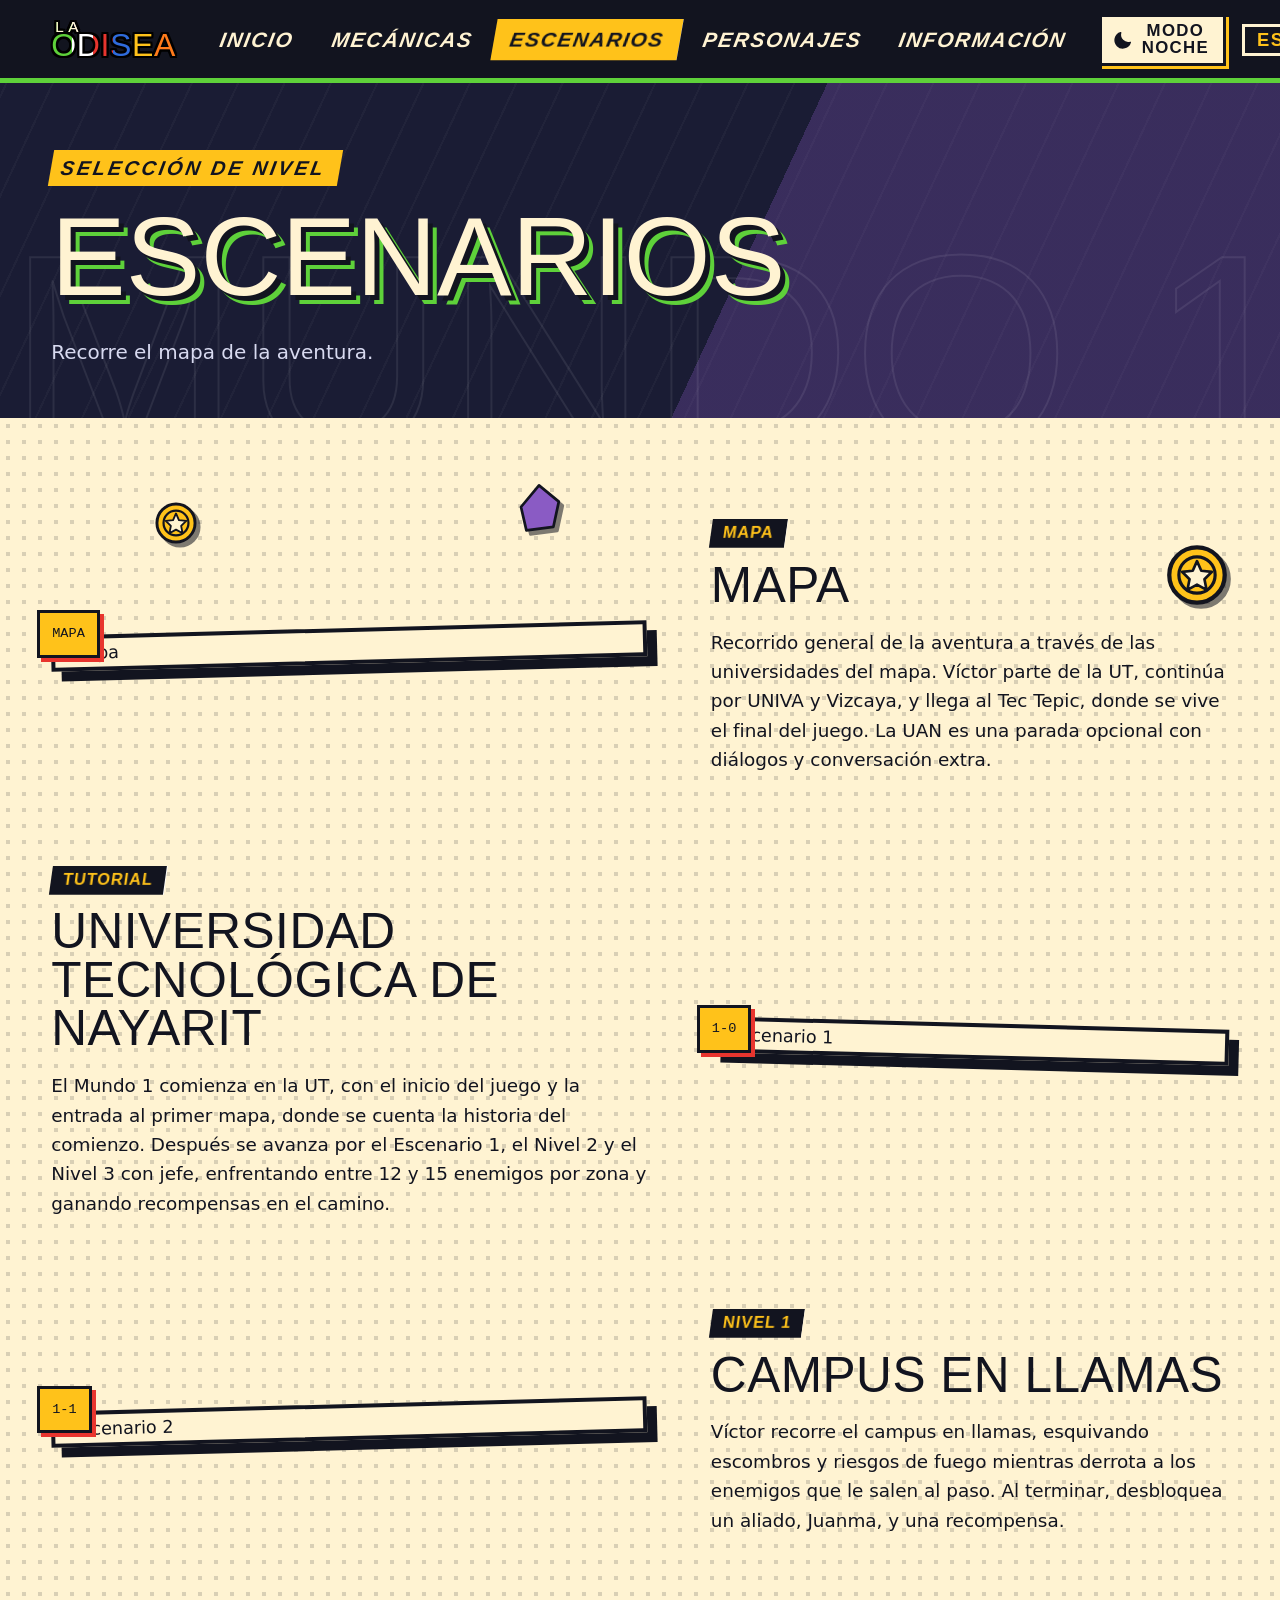
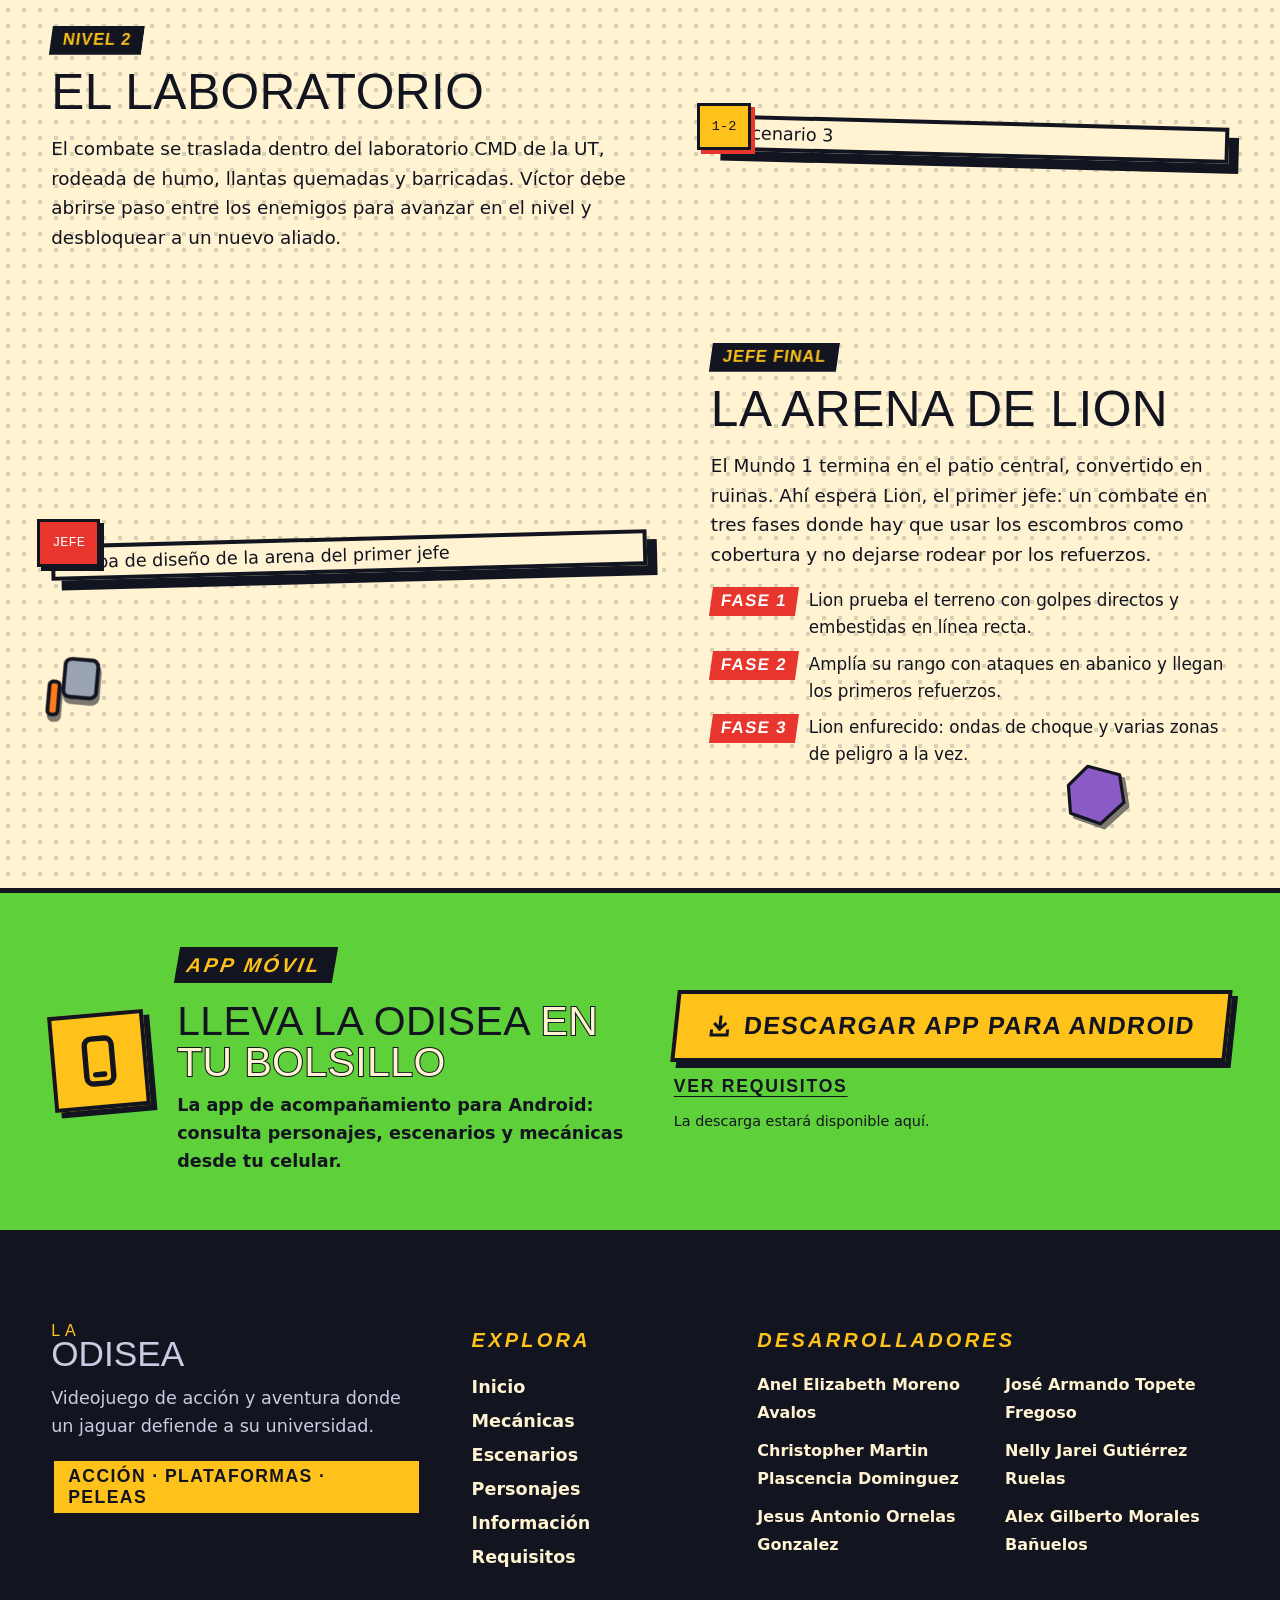
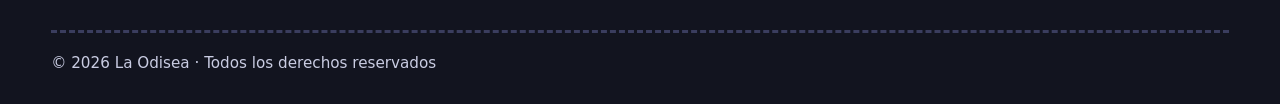
==== commit fb9ace15: "intento" ====
--- a/escenarios.html
+++ b/escenarios.html
@@ -1,225 +1,174 @@
-<!DOCTYPE html>
-<html lang="es">
-
-<head>
-    <meta charset="UTF-8">
-    <meta name="viewport" content="width=device-width, initial-scale=1.0">
-    <title>Escenarios</title>
-    <link rel="stylesheet" href="inicio.css">
-    <!-- PWA: identidad e icono de la aplicación -->
-    <link rel="manifest" href="./manifest.webmanifest?v=3">
-    <meta name="theme-color" content="#101b17">
-    <link rel="icon" type="image/png" href="./icons/icon-192-v2.png">
-
-    <!-- PWA: registro del service worker -->
-    <script src="./pwa.js?v=4" defer></script>
-    <script src="./idioma.js" defer></script>
-</head>
-
-<body>
-
-    <!-- HEADER -->
-    <header class="header">
-        <a class="logo" href="Inicio.html">
-            <span class="logo-marca" aria-hidden="true"><svg viewBox="0 0 28 28" fill="none"><path d="M14 2 17.5 10.5 26 14 17.5 17.5 14 26 10.5 17.5 2 14 10.5 10.5Z" fill="currentColor"/><circle cx="14" cy="14" r="3" fill="#12221d"/></svg></span>
-            <span>La Odisea</span>
-        </a>
-        <button class="selector-idioma" type="button" aria-label="Cambiar a inglés" data-idioma="es">
-            <svg viewBox="0 0 24 24" fill="none" stroke="currentColor" stroke-width="1.5" aria-hidden="true"><circle cx="12" cy="12" r="9"/><path d="M3 12h18M12 3c5 4 5 14 0 18-5-4-5-14 0-18Z"/></svg>
-            <span aria-hidden="true">ES</span><span aria-hidden="true">/</span><span aria-hidden="true">EN</span>
-        </button>
-        <button class="menu-toggle" type="button" aria-label="Menú de navegación" aria-controls="menu-principal" aria-expanded="false">
-            <svg viewBox="0 0 24 24" fill="none" stroke="currentColor" stroke-width="2" aria-hidden="true"><path d="M3 6h18M3 12h18M3 18h18"/></svg>
-        </button>
-        <nav class="menu" id="menu-principal" aria-label="Menú principal">
-            <a href="Inicio.html">Inicio</a>
-            <a href="mecanicas.html">Mecánicas</a>
-            <a href="escenarios.html" aria-current="page">Escenarios</a>
-            <a href="personajes.html">Personajes</a>
-            <a href="informacion.html">Información</a>
-        </nav>
-    </header>
-
-
-    <!-- CONTENIDO -->
-    <main class="contenido-historia">
-
-        <h1 class="titulo-personajes">Escenarios</h1>
-
-        <!-- tUTO -->
-        <section class="escenario">
-
-            <div class="imagen-historia">
-                <./img src="./img/Mapa.png" alt="Escenario 1">
-            </div>
-
-            <div class="texto-historia">
-                <h2>Mapa</h2>
-                <p>
-                    Recorrido general de la aventura a través de las universidades del mapa. 
-                    Víctor parte de la UT, continúa por UNIVAN y Vizcaya, y llega al Tec Tepic, donde se vive el final del juego.
-                    La UAN es una parada opcional con diálogos y conversación extra.
-                </p>
-                <span class="dato">Mapa</span>
-            </div>
-
-        </section>
-
-         <!-- NIVEL1-->
-        <section class="escenario">
-
-            <div class="imagen-historia">
-                <./img src="./img/subnivel.png" alt="Escenario 1">
-            </div>
-
-            <div class="texto-historia">
-                <h2>Universidad Tecnológica de Nayarit</h2>
-                <p>
-                    El Mundo 1 comienza en la UT, con el inicio del juego y la entrada al primer mapa, donde se cuenta la historia del comienzo. 
-                    Después se avanza por el Escenario 1, el Nivel 2 y el Nivel 3 con jefe, enfrentando entre 12 y 15 enemigos por zona y ganando recompensas en el camino.
-                </p>
-                <span class="dato">Tutorial</span>
-            </div>
-
-        </section>
-
-
-        <!-- Nivel 1 -->
-        <section class="escenario invertido">
-
-            <div class="imagen-historia">
-                <./img src="./img/nivel 1.png" alt="Escenario 2">
-            </div>
-
-            <div class="texto-historia">
-                <h2>Campus en Llamas</h2>
-                <p>
-                    Víctor recorre el campus en llamas, esquivando escombros y riesgos de fuego mientras derrota a los enemigos que le salen al paso. 
-                    Al terminar, desbloquea un aliado, Juanma, y una recompensa.
-                </p>
-                <span class="dato">Nivel 1</span>
-            </div>
-
-        </section>
-
-
-        <!-- Nivel2 -->
-        <section class="escenario">
-
-            <div class="imagen-historia">
-                <./img src="./img/Niverl3.jpeg" alt="Escenario 3">
-            </div>
-
-            <div class="texto-historia">
-                <h2>El laboratorio</h2>
-                <p>
-                    El combate se traslada dentro del laboratorio CMD de la UT, rodeada de humo, llantas quemadas y barricadas.
-                     Víctor debe abrirse paso entre los enemigos para avanzar en el nivel y desbloquear a un nuevo aliado.
-                </p>
-                <span class="dato">Nivel 2</span>
-            </div>
-
-        </section>
-
-    
-    </main>
-
-
-
-    <!-- FOOTER -->
-        <footer class="footer">
- 
-        <div class="footer-contenido">
- 
-            <!-- Marca -->
-            <div class="footer-marca">
-                <h2>LA ODISEA</h2>
-                <p>
-                    Videojuego de acción y aventura donde un jaguar
-                    defiende a su universidad.
-                </p>
-                <span class="footer-etiqueta">🐆 Universidad Tecnológica de Nayarit</span>
-            </div>
- 
-            <!-- Enlaces -->
-            <div class="footer-enlaces">
-                <h3>EXPLORA</h3>
-                <a href="Inicio.html">Inicio</a>
-                <a href="mecanicas.html">Mecánicas</a>
-                <a href="escenarios.html">Escenarios</a>
-                <a href="personajes.html">Personajes</a>
-                <a href="informacion.html">Información</a>
-            </div>
- 
-            <!-- Desarrolladores -->
-            <div>
-                <h3>DESARROLLADORES</h3>
- 
-                <div class="footer-equipo">
- 
-                    <div class="desarrollador">
-                
-                        <div>
-                            <h4>Anel Elizabeth Moreno Avalos</h4>
-                            <a href="mailto:Tic-310025@utnay.edu.mx">Tic-310025@utnay.edu.mx</a>
-                        </div>
-                    </div>
- 
-                    <div class="desarrollador">
-                        
-                        <div>
-                            <h4>José Armando Topete Fregoso</h4>
-                            <a href="mailto:Tic-310137@utnay.edu.mx">Tic-310137@utnay.edu.mx</a>
-                        </div>
-                    </div>
- 
-                    <div class="desarrollador">
-                        
-                        <div>
-                            <h4>Christopher Martin Plascencia Dominguez</h4>
-                            <a href="mailto:Tic-310114@utnay.edu.mx">Tic-310114@utnay.edu.mx</a>
-                        </div>
-                    </div>
- 
-                    <div class="desarrollador">
-                        
-                        <div>
-                            <h4>Nelly Jarei Gutiérrez Ruelas</h4>
-                            <a href="mailto:Tic-310151@utnay.edu.mx">Tic-310151@utnay.edu.mx</a>
-                        </div>
-                    </div>
- 
-                    <div class="desarrollador">
-                        
-                        <div>
-                            <h4>Jesus Antonio Ornelas Gonzalez</h4>
-                            <a href="mailto:Tic-310167@utnay.edu.mx">Tic-310167@utnay.edu.mx</a>
-                        </div>
-                    </div>
- 
-                    <div class="desarrollador">
-                       
-                        <div>
-                            <h4>Alex Gilberto Morales Bañuelos</h4>
-                            <a href="mailto:Tic-310195@utnay.edu.mx">Tic-310195@utnay.edu.mx</a>
-                        </div>
-                    </div>
- 
-                </div>
-            </div>
- 
-        </div>
- 
-        <div class="footer-barra">
-            © 2026 La Odisea · Hecho con <span>♥</span> en Nayarit
-        </div>
- 
-    </footer>
- 
-
-
-    <!-- PWA: aviso accesible de conexión -->
-    <p id="pwa-estado" role="status" hidden style="position:fixed;bottom:12px;left:12px;right:12px;padding:12px;background:#2C3E50;color:white;text-align:center;z-index:1000"></p>
-</body>
-
-</html>+<!DOCTYPE html>
+<html lang="es">
+
+<head>
+    <meta charset="UTF-8">
+    <meta name="viewport" content="width=device-width, initial-scale=1.0">
+    <title>Escenarios</title>
+    <meta name="description" content="Mapa, niveles y jefes de La Odisea.">
+
+    <!-- Tema guardado: se aplica antes de pintar para evitar parpadeo -->
+    <script>try{document.documentElement.dataset.tema=localStorage.getItem("la-odisea-tema")||(matchMedia("(prefers-color-scheme: dark)").matches?"noche":"dia")}catch(e){}</script>
+
+    <link rel="preload" href="./fonts/BowlbyOne-400-normal.woff2" as="font" type="font/woff2" crossorigin>
+    <link rel="stylesheet" href="./fuentes.css?v=7">
+    <link rel="stylesheet" href="./estilos.css?v=7">
+
+    <!-- PWA: identidad e icono de la aplicación -->
+    <link rel="manifest" href="./manifest.webmanifest?v=4">
+    <meta name="theme-color" content="#12141F">
+    <link rel="icon" type="image/png" href="./icons/icon-192-v2.png">
+    <link rel="apple-touch-icon" href="./icons/icon-192-v2.png">
+
+    <script src="./pwa.js?v=7" defer></script>
+    <script src="./idioma.js?v=7" defer></script>
+    <script src="./app.js?v=7" defer></script>
+</head>
+
+<body>
+    <canvas id="chispas" aria-hidden="true"></canvas>
+    <div class="progreso" aria-hidden="true"><span></span></div>
+
+    <!-- HEADER -->
+    <header class="header">
+        <a class="logo" href="Index.html" aria-label="La Odisea">
+            <span class="logo-texto" aria-hidden="true"><small>LA</small>ODISEA</span>
+        </a>
+        <button class="tema" type="button" aria-pressed="false" aria-label="Activar modo oscuro">
+            <svg class="tema-luna" viewBox="0 0 24 24" aria-hidden="true"><path d="M20 14.5A8.5 8.5 0 0 1 9.5 4a8.5 8.5 0 1 0 10.5 10.5Z" fill="currentColor" stroke="currentColor" stroke-width="1.5" stroke-linejoin="round"/></svg>
+            <svg class="tema-sol" viewBox="0 0 24 24" aria-hidden="true"><circle cx="12" cy="12" r="4.5" fill="currentColor"/><path d="M12 2v3M12 19v3M2 12h3M19 12h3M4.9 4.9 7 7M17 17l2.1 2.1M4.9 19.1 7 17M17 7l2.1-2.1" stroke="currentColor" stroke-width="2.4" stroke-linecap="round"/></svg>
+            <span class="tema-txt" aria-hidden="true">Modo noche</span>
+        </button>
+        <button class="selector-idioma" type="button" aria-label="Cambiar a inglés" data-idioma="es"><b aria-hidden="true">ES</b><i aria-hidden="true">/</i><span aria-hidden="true">EN</span></button>
+        <button class="menu-toggle" type="button" aria-label="Menú de navegación" aria-controls="menu-principal" aria-expanded="false">
+            <svg viewBox="0 0 24 24" fill="none" stroke="currentColor" stroke-width="3" stroke-linecap="square" aria-hidden="true"><path d="M3 6h18M3 12h18M3 18h18"/></svg>
+        </button>
+        <nav class="menu" id="menu-principal" aria-label="Menú principal">
+            <a href="Index.html">Inicio</a>
+            <a href="mecanicas.html">Mecánicas</a>
+            <a href="escenarios.html" aria-current="page">Escenarios</a>
+            <a href="personajes.html">Personajes</a>
+            <a href="informacion.html">Información</a>
+        </nav>
+    </header>
+
+    <main>
+        <section class="pagina-cab" data-fantasma="Mundo 1" style="--c-cab:#5ED13A">
+            <p class="etiqueta etiqueta-clara">Selección de nivel</p>
+            <h1>Escenarios</h1>
+            <p class="intro">Recorre el mapa de la aventura.</p>
+        </section>
+
+        <section class="seccion seccion-papel">
+            <div class="fondo-vivo" aria-hidden="true">
+            <svg class="flota h1" data-prof="30" viewBox="0 0 60 60"><circle cx="30" cy="30" r="26" fill="#FFC21A" stroke="#12141F" stroke-width="4"/><circle cx="30" cy="30" r="17" fill="none" stroke="#12141F" stroke-width="3"/><path d="m30 17 4 9 10 1-7 7 2 10-9-5-9 5 2-10-7-7 10-1Z" fill="#FFF3D2" stroke="#12141F" stroke-width="2.5" stroke-linejoin="round"/></svg>
+            <svg class="flota h2" data-prof="-40" viewBox="0 0 60 60"><g stroke="#12141F" stroke-width="3" stroke-linejoin="round"><rect x="24" y="30" width="8" height="26" rx="3" fill="#FF7A1A" transform="rotate(-25 28 43)"/><rect x="26" y="4" width="26" height="30" rx="5" fill="#9aa3b2" transform="rotate(-25 39 19)"/></g></svg>
+            <svg class="flota h3" data-prof="50" viewBox="0 0 60 60"><path d="M6 22 24 4l30 8 4 26-22 20L8 48Z"/></svg>
+            <svg class="flota h4" data-prof="-25" viewBox="0 0 60 60"><path d="M10 30 30 6l22 18-6 28-30 4Z"/></svg>
+            <svg class="flota h5" data-prof="45" viewBox="0 0 60 60"><circle cx="30" cy="30" r="26" fill="#FFC21A" stroke="#12141F" stroke-width="4"/><circle cx="30" cy="30" r="17" fill="none" stroke="#12141F" stroke-width="3"/><path d="m30 17 4 9 10 1-7 7 2 10-9-5-9 5 2-10-7-7 10-1Z" fill="#FFF3D2" stroke="#12141F" stroke-width="2.5" stroke-linejoin="round"/></svg>
+        </div>
+            <div class="niveles">
+                <article class="nivel rev ">
+                    <div class="nivel-arte"><span class="nivel-num" aria-hidden="true">MAPA</span><img src="./img/opt/mapa.jpeg" alt="Mapa" loading="lazy"></div>
+                    <div class="nivel-texto">
+                        <span class="dato">Mapa</span>
+                        <h2>Mapa</h2>
+                        <p>Recorrido general de la aventura a través de las universidades del mapa. Víctor parte de la UT, continúa por UNIVA y Vizcaya, y llega al Tec Tepic, donde se vive el final del juego. La UAN es una parada opcional con diálogos y conversación extra.</p>
+                    </div>
+                </article>
+                <article class="nivel rev ">
+                    <div class="nivel-arte"><span class="nivel-num" aria-hidden="true">1-0</span><img src="./img/opt/tutorial.png" alt="Escenario 1" loading="lazy"></div>
+                    <div class="nivel-texto">
+                        <span class="dato">Tutorial</span>
+                        <h2>Universidad Tecnológica de Nayarit</h2>
+                        <p>El Mundo 1 comienza en la UT, con el inicio del juego y la entrada al primer mapa, donde se cuenta la historia del comienzo. Después se avanza por el Escenario 1, el Nivel 2 y el Nivel 3 con jefe, enfrentando entre 12 y 15 enemigos por zona y ganando recompensas en el camino.</p>
+                    </div>
+                </article>
+                <article class="nivel rev ">
+                    <div class="nivel-arte"><span class="nivel-num" aria-hidden="true">1-1</span><img src="./img/opt/nivel1.png" alt="Escenario 2" loading="lazy"></div>
+                    <div class="nivel-texto">
+                        <span class="dato">Nivel 1</span>
+                        <h2>Campus en Llamas</h2>
+                        <p>Víctor recorre el campus en llamas, esquivando escombros y riesgos de fuego mientras derrota a los enemigos que le salen al paso. Al terminar, desbloquea un aliado, Juanma, y una recompensa.</p>
+                    </div>
+                </article>
+                <article class="nivel rev ">
+                    <div class="nivel-arte"><span class="nivel-num" aria-hidden="true">1-2</span><img src="./img/opt/nivel2.png" alt="Escenario 3" loading="lazy"></div>
+                    <div class="nivel-texto">
+                        <span class="dato">Nivel 2</span>
+                        <h2>El laboratorio</h2>
+                        <p>El combate se traslada dentro del laboratorio CMD de la UT, rodeada de humo, llantas quemadas y barricadas. Víctor debe abrirse paso entre los enemigos para avanzar en el nivel y desbloquear a un nuevo aliado.</p>
+                    </div>
+                </article>
+                <article class="nivel rev nivel-jefe">
+                    <div class="nivel-arte"><span class="nivel-num" aria-hidden="true">JEFE</span><img src="./img/opt/jefe.png" alt="Mapa de diseño de la arena del primer jefe" loading="lazy"></div>
+                    <div class="nivel-texto">
+                        <span class="dato">Jefe final</span>
+                        <h2>La arena de Lion</h2>
+                        <p>El Mundo 1 termina en el patio central, convertido en ruinas. Ahí espera Lion, el primer jefe: un combate en tres fases donde hay que usar los escombros como cobertura y no dejarse rodear por los refuerzos.</p>
+                        <ul class="fases">
+                            <li><b>Fase 1</b><span>Lion prueba el terreno con golpes directos y embestidas en línea recta.</span></li>
+                            <li><b>Fase 2</b><span>Amplía su rango con ataques en abanico y llegan los primeros refuerzos.</span></li>
+                            <li><b>Fase 3</b><span>Lion enfurecido: ondas de choque y varias zonas de peligro a la vez.</span></li>
+                        </ul>
+                    </div>
+                </article>
+            </div>
+        </section>
+    </main>
+
+
+    <!-- APP MÓVIL (en todas las páginas) -->
+    <section class="app-banner" aria-labelledby="titulo-app" data-descarga>
+        <div class="app-banner-in">
+            <div class="app-icono" aria-hidden="true"><svg viewBox="0 0 24 24"><rect x="6" y="2" width="12" height="20" rx="3" fill="none" stroke="currentColor" stroke-width="2.4"/><path d="M10 18h4" stroke="currentColor" stroke-width="2.4" stroke-linecap="round"/></svg></div>
+            <div class="app-texto">
+                <p class="etiqueta">App móvil</p>
+                <h2 id="titulo-app">Lleva La Odisea <em>en tu bolsillo</em></h2>
+                <p>La app de acompañamiento para Android: consulta personajes, escenarios y mecánicas desde tu celular.</p>
+            </div>
+            <div class="app-acciones">
+                <a class="btn btn-oro accion-dorada" href="./descargas/LaOdisea-App.apk" download><svg viewBox="0 0 24 24" aria-hidden="true"><path d="M12 3v12m-5-5 5 5 5-5M4 17v4h16v-4" fill="none" stroke="currentColor" stroke-width="3" stroke-linecap="square"/></svg><span>Descargar app para Android</span></a>
+                <a class="app-req" href="informacion.html#requisitos">Ver requisitos</a>
+                <p class="nota-descarga aviso-descarga" role="status" tabindex="-1">La descarga estará disponible aquí.</p>
+            </div>
+        </div>
+    </section>
+
+    <!-- FOOTER -->
+    <footer class="footer">
+        <div class="footer-grid">
+            <div>
+                <p class="footer-logo" aria-hidden="true"><small>LA</small>ODISEA</p>
+                <p>Videojuego de acción y aventura donde un jaguar defiende a su universidad.</p>
+                <p class="sticker">Acción · Plataformas · Peleas</p>
+            </div>
+            <nav aria-label="Explora">
+                <h3>EXPLORA</h3>
+                <a href="Index.html">Inicio</a>
+                <a href="mecanicas.html">Mecánicas</a>
+                <a href="escenarios.html">Escenarios</a>
+                <a href="personajes.html">Personajes</a>
+                <a href="informacion.html">Información</a>
+                <a href="informacion.html#requisitos">Requisitos</a>
+            </nav>
+            <div>
+                <h3>DESARROLLADORES</h3>
+                <ul class="equipo">
+                    <li><b>Anel Elizabeth Moreno Avalos</b></li>
+                    <li><b>José Armando Topete Fregoso</b></li>
+                    <li><b>Christopher Martin Plascencia Dominguez</b></li>
+                    <li><b>Nelly Jarei Gutiérrez Ruelas</b></li>
+                    <li><b>Jesus Antonio Ornelas Gonzalez</b></li>
+                    <li><b>Alex Gilberto Morales Bañuelos</b></li>
+                </ul>
+            </div>
+        </div>
+        <p class="footer-barra">© 2026 La Odisea · Todos los derechos reservados</p>
+    </footer>
+
+    <!-- PWA: aviso accesible de conexión -->
+    <p id="pwa-estado" role="status" hidden></p>
+</body>
+
+</html>
--- a/fuentes.css
+++ b/fuentes.css
@@ -0,0 +1,8 @@
+@font-face{font-family:'Barlow';font-style:normal;font-weight:400;font-display:swap;src:url('fonts/Barlow-400-normal.woff2') format('woff2');unicode-range:U+0000-00FF,U+0131,U+0152-0153,U+02BB-02BC,U+02C6,U+02DA,U+02DC,U+2000-206F,U+2074,U+20AC,U+2122,U+2191,U+2193,U+2212,U+2215,U+FEFF,U+FFFD;}
+@font-face{font-family:'Barlow';font-style:normal;font-weight:500;font-display:swap;src:url('fonts/Barlow-500-normal.woff2') format('woff2');unicode-range:U+0000-00FF,U+0131,U+0152-0153,U+02BB-02BC,U+02C6,U+02DA,U+02DC,U+2000-206F,U+2074,U+20AC,U+2122,U+2191,U+2193,U+2212,U+2215,U+FEFF,U+FFFD;}
+@font-face{font-family:'Barlow';font-style:normal;font-weight:600;font-display:swap;src:url('fonts/Barlow-600-normal.woff2') format('woff2');unicode-range:U+0000-00FF,U+0131,U+0152-0153,U+02BB-02BC,U+02C6,U+02DA,U+02DC,U+2000-206F,U+2074,U+20AC,U+2122,U+2191,U+2193,U+2212,U+2215,U+FEFF,U+FFFD;}
+@font-face{font-family:'Barlow Condensed';font-style:italic;font-weight:800;font-display:swap;src:url('fonts/BarlowCondensed-800-italic.woff2') format('woff2');unicode-range:U+0000-00FF,U+0131,U+0152-0153,U+02BB-02BC,U+02C6,U+02DA,U+02DC,U+2000-206F,U+2074,U+20AC,U+2122,U+2191,U+2193,U+2212,U+2215,U+FEFF,U+FFFD;}
+@font-face{font-family:'Barlow Condensed';font-style:normal;font-weight:600;font-display:swap;src:url('fonts/BarlowCondensed-600-normal.woff2') format('woff2');unicode-range:U+0000-00FF,U+0131,U+0152-0153,U+02BB-02BC,U+02C6,U+02DA,U+02DC,U+2000-206F,U+2074,U+20AC,U+2122,U+2191,U+2193,U+2212,U+2215,U+FEFF,U+FFFD;}
+@font-face{font-family:'Barlow Condensed';font-style:normal;font-weight:800;font-display:swap;src:url('fonts/BarlowCondensed-800-normal.woff2') format('woff2');unicode-range:U+0000-00FF,U+0131,U+0152-0153,U+02BB-02BC,U+02C6,U+02DA,U+02DC,U+2000-206F,U+2074,U+20AC,U+2122,U+2191,U+2193,U+2212,U+2215,U+FEFF,U+FFFD;}
+@font-face{font-family:'Bowlby One';font-style:normal;font-weight:400;font-display:swap;src:url('fonts/BowlbyOne-400-normal.woff2') format('woff2');unicode-range:U+0000-00FF,U+0131,U+0152-0153,U+02BB-02BC,U+02C6,U+02DA,U+02DC,U+2000-206F,U+2074,U+20AC,U+2122,U+2191,U+2193,U+2212,U+2215,U+FEFF,U+FFFD;}
+@font-face{font-family:'Press Start 2P';font-style:normal;font-weight:400;font-display:swap;src:url('fonts/PressStart2P-400-normal.woff2') format('woff2');unicode-range:U+0000-00FF,U+0131,U+0152-0153,U+02BB-02BC,U+02C6,U+02DA,U+02DC,U+2000-206F,U+2074,U+20AC,U+2122,U+2191,U+2193,U+2212,U+2215,U+FEFF,U+FFFD;}
--- a/estilos.css
+++ b/estilos.css
@@ -0,0 +1,908 @@
+/* ============================================================
+   LA ODISEA · Hoja de estilos del sitio
+   Concepto: "Pantalla de selección" de un juego de peleas
+   universitario. Contornos gruesos, sombras duras, color plano.
+   ============================================================ */
+
+:root {
+  /* Base */
+  --tinta:   #12141F;   /* contorno y texto sobre claro */
+  --noche:   #1A1C34;   /* fondo oscuro (azul-violeta, no negro) */
+  --crema:   #FFF3D2;   /* papel / texto sobre oscuro */
+  /* Energía (sacados de INICIO.jpeg y del logo) */
+  --lima:    #5ED13A;
+  --selva:   #1E9E4A;   /* verde UT */
+  --oro:     #FFC21A;
+  --naranja: #FF7A1A;   /* TEC */
+  --azul:    #2F6BDB;   /* UAN */
+  --rojo:    #E8352E;   /* daño / hover */
+  --morado:  #8A5BC4;   /* escombros */
+
+  --borde: 4px;
+  --sombra: 6px 6px 0 var(--tinta);
+
+  --f-titulo: 'Bowlby One', 'Arial Black', sans-serif;
+  --f-etiqueta: 'Barlow Condensed', 'Arial Narrow', sans-serif;
+  --f-texto: 'Barlow', system-ui, sans-serif;
+  --f-pixel: 'Press Start 2P', monospace;
+
+  --papel: var(--crema);
+  --papel-txt: var(--tinta);
+  --lienzo: var(--lima);
+  --lienzo-txt: var(--tinta);
+  --punto: rgba(18,20,31,.16);
+  --ancho: 1240px;
+  --gutter: max(20px, 4vw);
+}
+
+*, *::before, *::after { box-sizing: border-box; margin: 0; padding: 0; }
+html { scroll-behavior: smooth; overflow-x: clip; }
+body {
+  font-family: var(--f-texto);
+  font-size: 1.1rem;
+  line-height: 1.6;
+  background: var(--noche);
+  color: var(--crema);
+  overflow-x: clip;
+}
+img { display: block; max-width: 100%; }
+a { color: inherit; }
+:focus-visible { outline: 4px solid var(--oro); outline-offset: 3px; }
+.solo-lectores { position: absolute; width: 1px; height: 1px; overflow: hidden; clip: rect(0 0 0 0); white-space: nowrap; }
+
+/* ---------- Modo noche ---------- */
+:root[data-tema="noche"] {
+  --papel: #241f45;
+  --papel-txt: var(--crema);
+  --lienzo: #101226;
+  --lienzo-txt: var(--crema);
+  --punto: rgba(94,209,58,.14);
+}
+
+/* ---------- Tipografía de sección ---------- */
+h2 {
+  font-family: var(--f-titulo);
+  font-weight: 400;
+  font-size: clamp(2.4rem, 6vw, 4.6rem);
+  line-height: .98;
+  letter-spacing: .01em;
+  text-transform: uppercase;
+}
+h2 em { font-style: normal; color: var(--oro); }
+.etiqueta {
+  display: inline-block;
+  font-family: var(--f-etiqueta);
+  font-weight: 800;
+  font-style: italic;
+  font-size: 1.25rem;
+  letter-spacing: .14em;
+  text-transform: uppercase;
+  background: var(--tinta);
+  color: var(--oro);
+  padding: 2px 14px 2px 10px;
+  transform: skewX(-10deg);
+  margin-bottom: 14px;
+}
+.etiqueta-clara { background: var(--oro); color: var(--tinta); }
+
+.sticker {
+  display: inline-block;
+  font-family: var(--f-etiqueta);
+  font-weight: 800;
+  font-size: 1.1rem;
+  letter-spacing: .08em;
+  text-transform: uppercase;
+  line-height: 1.2;
+  background: var(--oro);
+  color: var(--tinta);
+  border: 3px solid var(--tinta);
+  box-shadow: 4px 4px 0 var(--tinta);
+  padding: 5px 14px;
+}
+.sticker-gira { transform: rotate(-2deg); }
+
+/* ---------- Botones ---------- */
+.btn {
+  display: inline-flex; align-items: center; gap: 12px;
+  font-family: var(--f-etiqueta);
+  font-weight: 800;
+  font-size: 1.55rem;
+  letter-spacing: .06em;
+  text-transform: uppercase;
+  text-decoration: none;
+  padding: 12px 30px;
+  border: var(--borde) solid var(--tinta);
+  box-shadow: var(--sombra);
+  transform: skewX(-6deg);
+  transition: transform .12s, box-shadow .12s, background .12s;
+}
+.btn svg { width: 24px; height: 24px; }
+.btn:hover { transform: skewX(-6deg) translate(-2px, -2px); box-shadow: 9px 9px 0 var(--tinta); }
+.btn:active { transform: skewX(-6deg) translate(5px, 5px); box-shadow: 1px 1px 0 var(--tinta); }
+.btn-oro { background: var(--oro); color: var(--tinta); }
+.btn-oro:hover { background: #FFD24D; }
+.btn-claro { background: var(--crema); color: var(--tinta); }
+.btn-claro:hover { background: #fff; }
+
+/* ---------- Progreso (barra de vida) ---------- */
+.progreso { position: fixed; inset: 0 0 auto 0; height: 6px; background: var(--tinta); z-index: 50; }
+.progreso span { display: block; height: 100%; background: linear-gradient(90deg, var(--lima), var(--oro)); transform-origin: left; transform: scaleX(0); }
+
+/* ---------- Header ---------- */
+.header {
+  position: fixed; top: 0; left: 0; right: 0; z-index: 40; min-height: 82px;
+  transition: transform .45s cubic-bezier(.2,1.5,.4,1);
+  display: flex; align-items: center; justify-content: space-between; gap: 24px;
+  padding: 14px var(--gutter) 12px;
+  background: var(--tinta);
+  border-bottom: 5px solid var(--lima);
+}
+.logo { text-decoration: none; line-height: .85; }
+.logo-texto {
+  display: block;
+  font-family: var(--f-titulo);
+  font-size: 2rem;
+  letter-spacing: .02em;
+  background: linear-gradient(90deg, var(--lima) 0 16.6%, #fff 16.6% 33.3%, var(--rojo) 33.3% 50%, var(--azul) 50% 66.6%, var(--oro) 66.6% 83.3%, var(--naranja) 83.3%);
+  -webkit-background-clip: text; background-clip: text; color: transparent;
+  filter: drop-shadow(2px 0 0 #000) drop-shadow(-2px 0 0 #000) drop-shadow(0 2px 0 #000) drop-shadow(0 -2px 0 #000);
+}
+.logo-texto small { display: block; font-size: .95rem; letter-spacing: .3em; margin: 0 0 -2px 4px; background: none; color: var(--crema); -webkit-text-fill-color: var(--crema); }
+.menu { display: flex; gap: 6px; }
+.menu a {
+  font-family: var(--f-etiqueta); font-weight: 800; font-style: italic;
+  font-size: 1.3rem; letter-spacing: .08em; text-transform: uppercase;
+  text-decoration: none; padding: 4px 16px;
+  transform: skewX(-10deg);
+  transition: background .12s, color .12s, transform .12s;
+}
+.menu a:hover { background: var(--crema); color: var(--tinta); transform: skewX(-10deg) translateY(-2px); }
+.menu a[aria-current="page"] { background: var(--oro); color: var(--tinta); }
+.selector-idioma {
+  font-family: var(--f-etiqueta); font-weight: 800; font-size: 1.15rem; letter-spacing: .08em;
+  background: transparent; color: var(--crema); border: 3px solid var(--crema); padding: 2px 12px; cursor: pointer;
+}
+.selector-idioma i { font-style: normal; margin: 0 4px; opacity: .6; }
+.selector-idioma b { color: var(--oro); }
+.selector-idioma:hover { background: var(--crema); color: var(--tinta); }
+.selector-idioma:hover b { color: var(--tinta); }
+
+/* ---------- Hero ---------- */
+.hero {
+  --h: 82px;
+  position: relative; height: 100svh; min-height: 560px; overflow: hidden; background: var(--tinta);
+}
+.hero-arte { position: absolute; inset: var(--h) 0 0 0; overflow: hidden; }
+.hero-arte img { width: 100%; height: 100%; object-fit: cover; object-position: center 22%; }
+.hero-barra {
+  position: absolute; left: 0; right: 0; bottom: 0; z-index: 6;
+  padding: 90px var(--gutter) 36px;
+  background: linear-gradient(180deg, transparent, rgba(18,20,31,.5) 55%, rgba(18,20,31,.88));
+  display: grid;
+  grid-template-columns: 1fr auto;
+  grid-template-areas: "sticker sticker" "titulo titulo" "lema acciones" "nota nota";
+  gap: 14px 40px;
+  align-items: end;
+}
+.hero-barra > .sticker { grid-area: sticker; justify-self: start; }
+.hero-lema {
+  grid-area: lema;
+  font-family: var(--f-titulo); text-transform: uppercase;
+  font-size: clamp(1.7rem, 3.8vw, 3rem); line-height: 1.02; color: var(--lima);
+  text-shadow: 3px 3px 0 var(--tinta);
+}
+.hero-lema span {
+  display: block; margin-top: 8px; color: var(--crema);
+  font-family: var(--f-etiqueta); font-style: italic; font-weight: 800; letter-spacing: .1em;
+  font-size: clamp(1.05rem, 1.8vw, 1.4rem);
+}
+.hero-acciones { grid-area: acciones; display: flex; flex-wrap: wrap; gap: 18px; }
+.nota-descarga { grid-area: nota; font-size: .9rem; color: #c9cce2; }
+
+/* ---------- Cinta ---------- */
+.cinta {
+  position: relative; z-index: 2;
+  margin: -14px -2% 0; transform: rotate(-1.6deg);
+  background: var(--oro); border-block: 4px solid var(--tinta);
+  overflow: hidden; white-space: nowrap; color: var(--tinta);
+}
+.cinta-pista { display: inline-flex; gap: 26px; padding: 8px 0; animation: cinta 28s linear infinite; }
+.cinta span { font-family: var(--f-titulo); font-size: 1.5rem; text-transform: uppercase; }
+.cinta i { font-style: normal; font-size: 1.4rem; align-self: center; color: var(--rojo); }
+@keyframes cinta { to { transform: translateX(-50%); } }
+
+/* ---------- Historia ---------- */
+.historia {
+  position: relative; padding: 110px var(--gutter) 100px;
+  display: grid; grid-template-columns: minmax(280px, 5fr) 6fr; gap: clamp(30px, 6vw, 90px);
+  align-items: center;
+  background:
+    radial-gradient(var(--punto) 22%, transparent 24%) 0 0 / 18px 18px,
+    var(--lienzo);
+  color: var(--lienzo-txt);
+  margin-top: -20px;
+}
+.historia > * { max-width: calc(var(--ancho) / 2); }
+.historia-victor { position: relative; justify-self: end; width: min(100%, 520px); aspect-ratio: 1; display: grid; place-items: center; }
+.historia-victor::before {
+  content: ""; position: absolute; inset: 2%;
+  background: repeating-conic-gradient(#fff 0 6deg, transparent 6deg 15deg);
+  clip-path: circle(50%);
+  border: 0; opacity: .85;
+  -webkit-mask: radial-gradient(circle, #000 25%, transparent 72%); mask: radial-gradient(circle, #000 25%, transparent 72%);
+}
+.historia-victor img { position: relative; width: 82%; filter: drop-shadow(8px 8px 0 var(--tinta)); transform: rotate(-3deg); }
+.ronda {
+  position: absolute; left: 0; top: 4%; z-index: 2;
+  font-family: var(--f-pixel); font-size: .8rem; background: var(--tinta); color: var(--oro); padding: 10px 12px;
+  box-shadow: 4px 4px 0 var(--rojo);
+}
+.historia-texto h2 { margin-bottom: 26px; color: var(--lienzo-txt); }
+:root[data-tema="noche"] .historia-texto h2 em { color: var(--lima); -webkit-text-stroke: 0; }
+:root[data-tema="noche"] .historia-victor::before { opacity: .35; background: repeating-conic-gradient(var(--lima) 0 6deg, transparent 6deg 15deg); }
+.historia-texto h2 em { color: #fff; -webkit-text-stroke: 3px var(--tinta); paint-order: stroke fill; }
+.historia-texto p { font-weight: 500; font-size: 1.2rem; max-width: 56ch; margin-bottom: 14px; }
+.hud-mini { display: flex; flex-wrap: wrap; gap: 14px; list-style: none; margin-top: 26px; }
+.hud-mini li {
+  display: flex; align-items: center; gap: 10px;
+  background: var(--tinta); color: var(--crema);
+  font-family: var(--f-etiqueta); font-weight: 800; font-size: 1.15rem; letter-spacing: .08em; text-transform: uppercase;
+  padding: 6px 16px 6px 8px; box-shadow: 4px 4px 0 var(--oro);
+}
+.hud-mini img { width: 40px; height: 40px; object-fit: contain; image-rendering: pixelated; background: #fff; border-radius: 3px; }
+
+/* ---------- Selección de personaje ---------- */
+.peleadores {
+  position: relative; padding: 110px var(--gutter) 120px;
+  background:
+    linear-gradient(135deg, transparent 0 62%, rgba(138,91,196,.22) 62% 100%),
+    repeating-linear-gradient(115deg, transparent 0 40px, rgba(255,255,255,.025) 40px 42px),
+    var(--noche);
+  clip-path: polygon(0 40px, 100% 0, 100% calc(100% - 40px), 0 100%);
+  margin-top: -40px;
+}
+.peleadores-cab { max-width: var(--ancho); margin: 20px auto 70px; }
+.peleadores-fila { max-width: var(--ancho); margin: 0 auto; display: grid; grid-template-columns: repeat(5, 1fr); gap: 18px; }
+.ficha {
+  --c: var(--selva); --c2: #0b3d1d;
+  position: relative; display: block; text-decoration: none; height: 430px;
+  background: linear-gradient(180deg, var(--c), var(--c2));
+  border: var(--borde) solid var(--tinta);
+  box-shadow: 8px 8px 0 var(--tinta);
+  transform: skewX(-5deg);
+  transition: transform .18s, box-shadow .18s;
+}
+.ficha:hover, .ficha:focus-visible { transform: skewX(-5deg) translateY(-14px); box-shadow: 14px 20px 0 var(--tinta); }
+.ficha::after {
+  content: ""; position: absolute; inset: 0; pointer-events: none;
+  background: radial-gradient(rgba(255,255,255,.14) 20%, transparent 22%) 0 0 / 14px 14px;
+  -webkit-mask: linear-gradient(180deg, #000, transparent 70%); mask: linear-gradient(180deg, #000, transparent 70%);
+}
+.ficha img {
+  position: absolute; left: 50%; bottom: 78px; width: 112%; max-width: none; z-index: 2;
+  transform: translateX(-50%) skewX(5deg);
+  filter: drop-shadow(5px 6px 0 rgba(18,20,31,.55));
+  transition: transform .18s;
+}
+.ficha:hover img { transform: translateX(-50%) skewX(5deg) scale(1.06) rotate(1.5deg); }
+.ficha-num {
+  position: absolute; right: 8px; top: -6px; z-index: 1;
+  font-family: var(--f-titulo); font-size: 5.6rem; line-height: 1; color: rgba(255,255,255,.18);
+}
+.ficha-nombre {
+  position: absolute; inset: auto 0 0 0; z-index: 3;
+  display: flex; flex-direction: column; padding: 8px 16px 12px;
+  background: var(--tinta); border-top: 4px solid var(--oro);
+}
+.ficha-nombre b { font-family: var(--f-titulo); font-weight: 400; font-size: 1.55rem; text-transform: uppercase; line-height: 1.1; transform: skewX(5deg); }
+.ficha-nombre small { font-family: var(--f-etiqueta); font-weight: 600; font-size: 1.05rem; letter-spacing: .12em; text-transform: uppercase; color: var(--oro); transform: skewX(5deg); }
+
+/* ---------- Escenarios ---------- */
+.mundos {
+  position: relative; padding: 90px var(--gutter) 130px;
+  background:
+    radial-gradient(var(--punto) 20%, transparent 22%) 0 0 / 16px 16px,
+    var(--papel);
+  color: var(--papel-txt);
+  margin-top: -40px;
+}
+.mundos-cab { max-width: var(--ancho); margin: 40px auto 44px; }
+.mundos-cab h2 em { color: var(--rojo); }
+.mundos-rejilla {
+  max-width: var(--ancho); margin: 0 auto;
+  display: grid; grid-template-columns: 1.35fr 1fr; grid-template-rows: 1fr 1fr; gap: 26px;
+}
+.mundo {
+  position: relative; display: block; overflow: hidden; text-decoration: none; min-height: 250px;
+  border: var(--borde) solid var(--tinta); box-shadow: 8px 8px 0 var(--tinta); background: var(--tinta);
+  transition: transform .15s, box-shadow .15s;
+}
+.mundo-grande { grid-row: span 2; }
+.mundo:hover { transform: translate(-4px, -4px) rotate(-.4deg); box-shadow: 14px 14px 0 var(--tinta); }
+.mundo-contiene img { object-fit: contain; background: #bfe7ff; }
+.mundo img { position: absolute; inset: 0; width: 100%; height: 100%; object-fit: cover; transition: transform .4s; }
+.mundo:hover img { transform: scale(1.06); }
+.mundo-num {
+  position: absolute; left: 14px; top: 12px;
+  font-family: var(--f-pixel); font-size: .85rem; background: var(--oro); color: var(--tinta);
+  padding: 8px 10px; border: 3px solid var(--tinta);
+}
+.mundo-info {
+  position: absolute; left: 0; bottom: 0; right: 22%;
+  display: flex; flex-direction: column; padding: 14px 24px 16px;
+  background: var(--tinta); color: var(--crema);
+  clip-path: polygon(0 0, 100% 0, calc(100% - 28px) 100%, 0 100%);
+  transition: background .15s;
+}
+.mundo:hover .mundo-info { background: var(--rojo); }
+.mundo-info b { font-family: var(--f-titulo); font-weight: 400; font-size: 1.9rem; text-transform: uppercase; line-height: 1.1; }
+.mundo-info small { font-size: 1rem; line-height: 1.3; opacity: .9; }
+
+/* ---------- Footer ---------- */
+.footer { position: relative; background: var(--tinta); padding: 90px var(--gutter) 28px; margin-top: -1px; }
+.footer::before {
+  content: ""; position: absolute; left: 0; right: 0; top: -22px; height: 24px;
+  background: conic-gradient(from -45deg at 50% 100%, transparent 0 0, var(--tinta) 0 90deg, transparent 90deg) 0 0 / 40px 24px;
+}
+.footer-grid { max-width: var(--ancho); margin: 0 auto; display: grid; grid-template-columns: 1.1fr .7fr 1.4fr; gap: 50px; }
+.footer-logo { font-family: var(--f-titulo); font-size: 2.2rem; line-height: .9; color: var(--lima); margin-bottom: 14px; }
+.footer-logo small { display: block; font-size: 1rem; letter-spacing: .3em; color: var(--oro); }
+.footer p:not(.sticker) { color: #c9cce2; margin-bottom: 14px; }
+.footer .sticker { margin-top: 4px; }
+.footer h3 { font-family: var(--f-etiqueta); font-weight: 800; font-style: italic; font-size: 1.25rem; letter-spacing: .16em; text-transform: uppercase; color: var(--oro); margin-bottom: 14px; }
+.footer nav a { display: block; text-decoration: none; padding: 3px 0; font-weight: 600; }
+.footer nav a:hover { color: var(--lima); transform: translateX(6px); }
+.footer nav a { transition: transform .12s, color .12s; }
+.equipo { list-style: none; display: grid; grid-template-columns: 1fr 1fr; gap: 10px 24px; }
+.equipo b { font-weight: 600; font-size: 1rem; }
+.footer-barra { max-width: var(--ancho); margin: 56px auto 0 !important; padding-top: 18px; border-top: 3px dashed #3a3d5e; font-size: .95rem; }
+
+/* ---------- Responsive ---------- */
+@media (max-width: 1000px) {
+  .peleadores-fila { grid-template-columns: repeat(3, 1fr); row-gap: 40px; }
+  .historia { grid-template-columns: 1fr; }
+  .historia-victor { justify-self: center; width: min(80%, 420px); }
+  .mundos-rejilla { grid-template-columns: 1fr; grid-template-rows: none; }
+  .mundo-grande { grid-row: auto; min-height: 320px; }
+  .footer-grid { grid-template-columns: 1fr; }
+}
+@media (max-width: 760px) {
+  .hero-barra { grid-template-columns: 1fr; grid-template-areas: "sticker" "titulo" "lema" "acciones" "nota"; }
+  .peleadores-fila { grid-template-columns: repeat(2, 1fr); }
+  .ficha { height: 360px; }
+  .equipo { grid-template-columns: 1fr; }
+  .btn { font-size: 1.3rem; padding: 10px 20px; }
+}
+@media (prefers-reduced-motion: reduce) {
+  html { scroll-behavior: auto; }
+  .cinta-pista { animation: none; }
+  * { transition: none !important; }
+}
+
+/* ============================================================
+   CÓMIC: estallidos, narración, reveal por paneles
+   ============================================================ */
+.tema {
+  display: inline-flex; align-items: center; gap: 8px; cursor: pointer;
+  font-family: var(--f-etiqueta); font-weight: 800; font-size: 1.1rem; letter-spacing: .08em; text-transform: uppercase;
+  background: var(--oro); color: var(--tinta); border: 3px solid var(--crema); padding: 2px 12px 2px 8px;
+  box-shadow: 3px 3px 0 #000;
+}
+.tema:hover { background: #fff; }
+.tema-icono { width: 18px; height: 18px; border-radius: 50%; background: var(--tinta); box-shadow: inset -6px -3px 0 var(--oro); }
+:root[data-tema="noche"] .tema-icono { box-shadow: inset 0 0 0 0; background: var(--oro); border: 3px solid var(--tinta); }
+.header { gap: 16px; }
+.header .tema { margin-left: auto; }
+.selector-idioma[data-idioma="en"] b { color: inherit; }
+.selector-idioma[data-idioma="en"] span { color: var(--oro); }
+.selector-idioma[data-idioma="en"]:hover span { color: var(--tinta); }
+
+.bum {
+  position: absolute; z-index: 5; pointer-events: none;
+  font-family: var(--f-titulo); font-size: clamp(.9rem, 1.9vw, 1.7rem); text-transform: uppercase; line-height: 1;
+  color: var(--tinta); background: var(--oro);
+  padding: 1.5em 1.6em 1.3em;
+  clip-path: polygon(50% 0,61% 20%,82% 8%,76% 32%,100% 36%,80% 54%,96% 78%,70% 72%,64% 100%,50% 82%,34% 100%,28% 72%,2% 80%,20% 54%,0 34%,24% 32%,18% 8%,39% 20%);
+  transform: scale(0) rotate(-14deg); animation: bum 6s infinite; will-change: transform;
+  filter: drop-shadow(4px 4px 0 var(--tinta));
+}
+.bum-1 { left: 19%; top: 52%; background: var(--oro); }
+.bum-2 { right: 1%; top: 34%; background: var(--rojo); color: #fff; animation-delay: 2s; }
+.bum-3 { left: 42%; top: 22%; background: var(--lima); animation-delay: 4s; }
+/* Golpe estilo juego: entra con estiramiento, tiembla (hit-stop), pulsa y sale girando */
+@keyframes bum {
+  0% { transform: scale(0) rotate(-30deg); }
+  3% { transform: scale(1.6, .8) rotate(8deg); }
+  6% { transform: scale(.85, 1.25) rotate(-6deg); }
+  9% { transform: scale(1.1) rotate(3deg); }
+  11% { transform: scale(1) translate(-4px, 2px) rotate(-3deg); }
+  13% { transform: scale(1) translate(4px, -2px) rotate(-3deg); }
+  15% { transform: scale(1) translate(-3px, -2px) rotate(-3deg); }
+  17% { transform: scale(1) translate(0) rotate(-3deg); }
+  22% { transform: scale(1.07) rotate(-3deg); }
+  27% { transform: scale(1) rotate(-3deg); }
+  31% { transform: scale(1.12) rotate(-3deg); }
+  36%, 100% { transform: scale(0) rotate(40deg); }
+}
+/* El arte "recibe el impacto" junto con el primer golpe */
+.hero-arte img { animation: impacto 6s infinite; }
+@keyframes impacto {
+  0%, 2% { transform: none; }
+  3% { transform: scale(1.025) translate(5px, -3px); }
+  5% { transform: scale(1.02) translate(-4px, 3px); }
+  7% { transform: scale(1.015) translate(3px, 1px); }
+  9%, 100% { transform: none; }
+}
+/* trama de puntos (Ben-Day) en el borde del hero */
+.hero-arte::after {
+  content: ""; position: absolute; left: 0; right: 0; bottom: 0; height: 40%; z-index: 3; pointer-events: none;
+  background: radial-gradient(var(--tinta) 30%, transparent 32%) 0 0 / 12px 12px;
+  -webkit-mask: linear-gradient(0deg, #000, transparent); mask: linear-gradient(0deg, #000, transparent);
+}
+/* líneas de velocidad girando lentas detrás de Víctor */
+.historia-victor::before { animation: gira 40s linear infinite; }
+@keyframes gira { to { transform: rotate(360deg); } }
+.historia-victor img { animation: respira 3.2s ease-in-out infinite; }
+@keyframes respira { 50% { transform: rotate(-3deg) translateY(-12px); } }
+
+/* caja de narración */
+.narracion {
+  display: inline-block; max-width: none !important; margin-bottom: 22px !important;
+  background: var(--oro); color: var(--tinta);
+  border: 3px solid var(--tinta); box-shadow: 4px 4px 0 var(--tinta);
+  font-family: var(--f-etiqueta) !important; font-style: italic; font-weight: 800 !important; font-size: 1.15rem !important; letter-spacing: .06em; text-transform: uppercase;
+  padding: 3px 14px; transform: rotate(-1.5deg);
+}
+
+/* títulos: entran "golpeando" */
+h2.pop { transform-origin: left bottom; }
+.js h2.pop:not(.visto) { opacity: 0; transform: scale(.7) rotate(-4deg); }
+.js h2.pop.visto { animation: golpe .55s cubic-bezier(.2,1.6,.4,1) both; }
+@keyframes golpe { 0% { opacity: 0; transform: scale(.7) rotate(-4deg); } 100% { opacity: 1; transform: none; } }
+/* paneles: entran como viñetas */
+.js .rev:not(.visto) { opacity: 0; translate: 0 50px; scale: .92; rotate: 2deg; }
+.js .rev.visto { opacity: 1; translate: 0; scale: 1; rotate: 0deg; transition: opacity .35s, translate .5s cubic-bezier(.2,1.4,.4,1), scale .5s cubic-bezier(.2,1.4,.4,1), rotate .5s cubic-bezier(.2,1.4,.4,1); transition-delay: calc(var(--i, 0) * 90ms); }
+
+/* fichas: idle suave y "VS" al pasar */
+.ficha img { animation: idle 3.6s ease-in-out infinite; animation-delay: calc(var(--i, 0) * -.7s); }
+@keyframes idle { 50% { translate: 0 -8px; } }
+.ficha::before {
+  content: "VS"; position: absolute; left: 50%; top: 14px; z-index: 4; translate: -50% 0; scale: 0;
+  font-family: var(--f-titulo); font-size: 1.6rem; color: #fff; text-shadow: 2px 2px 0 var(--tinta), -2px -2px 0 var(--tinta), 2px -2px 0 var(--tinta), -2px 2px 0 var(--tinta);
+  transition: scale .15s cubic-bezier(.2,1.8,.4,1); transform: skewX(5deg);
+}
+.ficha:hover::before, .ficha:focus-visible::before { scale: 1; }
+
+/* ============================================================
+   FONDOS INTERACTIVOS
+   ============================================================ */
+.fondo-vivo { position: absolute; inset: 0; overflow: hidden; pointer-events: none; z-index: 0; }
+.historia > :not(.fondo-vivo), .peleadores > :not(.fondo-vivo), .mundos > :not(.fondo-vivo) { position: relative; z-index: 1; }
+.flota { position: absolute; width: 64px; will-change: transform; transition: transform .25s ease-out; filter: drop-shadow(4px 4px 0 rgba(18,20,31,.55)); }
+svg.flota > path:only-child { fill: var(--morado); stroke: var(--tinta); stroke-width: 3; stroke-linejoin: round; }
+.f1 { left: 4%; top: 12%; } .f2 { right: 6%; top: 8%; width: 72px; rotate: 20deg; } .f3 { left: 46%; bottom: 6%; width: 70px; } .f4 { right: 2%; bottom: 20%; width: 90px; } .f5 { left: 30%; top: 6%; width: 44px; }
+.g1 { left: 3%; top: 8%; } .g2 { right: 4%; top: 14%; rotate: -15deg; } .g3 { left: 8%; bottom: 8%; width: 80px; } .g4 { right: 9%; bottom: 6%; } .g5 { left: 52%; top: 4%; width: 44px; }
+.h1 { right: 4%; top: 6%; } .h2 { left: 2%; bottom: 8%; width: 76px; rotate: 30deg; } .h3 { right: 12%; bottom: 3%; } .h4 { left: 40%; top: 3%; width: 54px; } .h5 { left: 12%; top: 4%; width: 44px; }
+:root[data-tema="noche"] svg.flota > path:only-child { fill: #4b3b8a; }
+
+#chispas { position: fixed; inset: 0; width: 100vw; height: 100vh; pointer-events: none; z-index: 60; }
+.estallido {
+  position: fixed; z-index: 70; pointer-events: none; translate: -50% -50%;
+  font-family: var(--f-titulo); text-transform: uppercase; font-size: 2rem; color: var(--tinta);
+  background: var(--oro); padding: 1.2em 1.3em 1em;
+  clip-path: polygon(50% 0,61% 20%,82% 8%,76% 32%,100% 36%,80% 54%,96% 78%,70% 72%,64% 100%,50% 82%,34% 100%,28% 72%,2% 80%,20% 54%,0 34%,24% 32%,18% 8%,39% 20%);
+  animation: estallido .7s ease-out forwards;
+}
+@keyframes estallido { 0% { scale: 0; rotate: -20deg; opacity: 1; } 25% { scale: 1.2; rotate: 6deg; } 100% { scale: 1; rotate: -4deg; opacity: 0; translate: -50% -140%; } }
+
+@media (max-width: 760px) { .tema-txt { display: none; } .bum { font-size: 1rem; } .flota { width: 40px; } }
+@media (prefers-reduced-motion: reduce) {
+  .bum, .hero-arte img, .historia-victor::before, .historia-victor img, .ficha img { animation: none !important; }
+  .bum { transform: scale(1) rotate(-6deg); }
+  .js .rev:not(.visto), .js h2.pop:not(.visto) { opacity: 1; translate: 0; scale: 1; rotate: 0deg; transform: none; }
+  #chispas { display: none; }
+}
+
+/* ---------- Navbar inteligente: se oculta al bajar, regresa al subir ---------- */
+.header.oculto { transform: translateY(-115%); transition-duration: .3s; transition-timing-function: ease-in; }
+.header.vuelve .logo-texto { animation: salto .5s cubic-bezier(.2,1.6,.4,1); }
+.header.vuelve .menu a { animation: entra .4s cubic-bezier(.2,1.6,.4,1) both; }
+.header.vuelve .menu a:nth-child(2) { animation-delay: .05s; } .header.vuelve .menu a:nth-child(3) { animation-delay: .1s; }
+.header.vuelve .menu a:nth-child(4) { animation-delay: .15s; } .header.vuelve .menu a:nth-child(5) { animation-delay: .2s; }
+@keyframes salto { 0% { transform: translateY(-14px) rotate(-6deg) scale(.8); } 100% { transform: none; } }
+@keyframes entra { from { opacity: 0; translate: 0 -16px; } to { opacity: 1; translate: 0; } }
+@media (prefers-reduced-motion: reduce) { .header, .header.oculto { transition: none; } .header.vuelve .logo-texto, .header.vuelve .menu a { animation: none; } }
+@media (max-width: 760px) { .hero-barra { padding-top: 90px; } .hero-lema { font-size: 1.6rem; } .bum-3 { display: none; } }
+@media (max-width: 760px) {
+  .hero-arte { bottom: auto; height: 44svh; }
+  .hero-arte img { object-position: 46% 40%; }
+  .hero-barra { background: var(--tinta); padding: 22px var(--gutter) 28px; top: calc(44svh + var(--h)); align-content: start; gap: 12px; }
+  .bum-2 { top: 28%; }
+  .bum-1 { left: 24%; top: 58%; font-size: .8rem; }
+}
+
+/* ============================================================
+   COMPONENTES DE TODO EL SITIO
+   ============================================================ */
+[hidden] { display: none !important; }
+.tema { padding: 6px 8px; }
+.menu-toggle {
+  display: none; cursor: pointer; width: 44px; height: 40px; padding: 6px;
+  background: var(--oro); color: var(--tinta); border: 3px solid var(--crema); box-shadow: 3px 3px 0 #000;
+}
+.menu-toggle svg { width: 100%; height: 100%; }
+@media (max-width: 900px) {
+  .menu-toggle { display: block; }
+  .header .menu {
+    display: none; position: absolute; left: 0; right: 0; top: 100%;
+    flex-direction: column; gap: 0; padding: 10px var(--gutter) 16px;
+    background: var(--tinta); border-bottom: 5px solid var(--lima);
+  }
+  .header .menu a { padding: 10px 14px; font-size: 1.5rem; transform: none; }
+  .header .menu a:hover { transform: none; }
+  .menu-toggle[aria-expanded="true"] ~ .menu { display: flex; animation: entra .25s both; }
+}
+
+/* Aviso de conexión (PWA) */
+#pwa-estado {
+  position: fixed; left: 12px; right: 12px; bottom: 12px; z-index: 80; margin: 0 auto; max-width: 620px;
+  background: var(--oro); color: var(--tinta); text-align: center;
+  font-family: var(--f-etiqueta); font-weight: 800; font-size: 1.15rem; letter-spacing: .05em; text-transform: uppercase;
+  border: var(--borde) solid var(--tinta); box-shadow: var(--sombra); padding: 10px 16px;
+}
+.aviso-descarga:focus { outline: 3px dashed var(--oro); outline-offset: 4px; }
+
+/* ---------- Cabecera de páginas internas ---------- */
+.pagina-cab {
+  position: relative; overflow: hidden;
+  padding: 150px var(--gutter) 90px;
+  background:
+    linear-gradient(115deg, transparent 0 58%, rgba(138,91,196,.28) 58% 100%),
+    repeating-linear-gradient(115deg, transparent 0 40px, rgba(255,255,255,.03) 40px 42px),
+    var(--noche);
+  clip-path: polygon(0 0, 100% 0, 100% calc(100% - 40px), 0 100%);
+}
+.pagina-cab > * { position: relative; z-index: 1; max-width: var(--ancho); margin-inline: auto; }
+.pagina-cab h1 {
+  font-family: var(--f-titulo); font-weight: 400; text-transform: uppercase; line-height: .95;
+  font-size: clamp(2.8rem, 9vw, 7rem); color: var(--crema);
+  text-shadow: 5px 5px 0 var(--tinta), 9px 9px 0 var(--c-cab, var(--lima));
+  animation: golpe .6s cubic-bezier(.2,1.6,.4,1) both;
+}
+.pagina-cab .etiqueta { display: table; margin-bottom: 18px; margin-left: auto; margin-right: auto; margin-inline: 0 auto; }
+.pagina-cab p.intro { margin-top: 26px; max-width: 60ch; margin-inline: 0 auto; font-size: 1.25rem; font-weight: 500; color: #d8daf0; }
+.pagina-cab > p.intro, .pagina-cab > h1, .pagina-cab > .etiqueta { margin-left: max(0px, calc((100% - var(--ancho)) / 2)); margin-right: auto; }
+.pagina-cab::after {       /* palabra fantasma */
+  content: attr(data-fantasma); position: absolute; right: -2%; bottom: -8%; z-index: 0;
+  font-family: var(--f-titulo); font-size: clamp(6rem, 22vw, 19rem); line-height: 1; text-transform: uppercase;
+  color: transparent; -webkit-text-stroke: 2px rgba(255,255,255,.08); white-space: nowrap; pointer-events: none;
+}
+.seccion { position: relative; padding: 100px var(--gutter) 120px; margin-top: -40px; }
+.seccion > :not(.fondo-vivo) { position: relative; z-index: 1; }
+.seccion-cab { max-width: var(--ancho); margin: 30px auto 50px; }
+.seccion-lienzo { background: radial-gradient(var(--punto) 22%, transparent 24%) 0 0 / 18px 18px, var(--lienzo); color: var(--lienzo-txt); }
+.seccion-papel { background: radial-gradient(var(--punto) 20%, transparent 22%) 0 0 / 16px 16px, var(--papel); color: var(--papel-txt); }
+.seccion-noche {
+  background: linear-gradient(135deg, transparent 0 62%, rgba(138,91,196,.22) 62% 100%), repeating-linear-gradient(115deg, transparent 0 40px, rgba(255,255,255,.025) 40px 42px), var(--noche);
+  clip-path: polygon(0 40px, 100% 0, 100% calc(100% - 40px), 0 100%);
+}
+.seccion-lienzo h2 em { color: #fff; -webkit-text-stroke: 3px var(--tinta); paint-order: stroke fill; }
+:root[data-tema="noche"] .seccion-lienzo h2 em { color: var(--lima); -webkit-text-stroke: 0; }
+.seccion-papel h2 em { color: var(--rojo); }
+.dato {
+  display: inline-block; font-family: var(--f-etiqueta); font-weight: 800; font-size: 1.02rem; letter-spacing: .06em; text-transform: uppercase; line-height: 1.2;
+  background: var(--tinta); color: var(--oro); padding: 4px 12px; transform: skewX(-8deg);
+}
+
+/* ---------- Mecánicas: objetos ---------- */
+.items { max-width: var(--ancho); margin: 0 auto; display: grid; grid-template-columns: repeat(3, 1fr); gap: 30px; }
+.item {
+  display: flex; flex-direction: column; background: var(--crema); color: var(--tinta);
+  border: var(--borde) solid var(--tinta); box-shadow: 8px 8px 0 var(--tinta);
+  transition: transform .15s, box-shadow .15s;
+}
+.item:hover { transform: translate(-4px, -4px) rotate(-.5deg); box-shadow: 14px 14px 0 var(--tinta); }
+.item-arte {
+  position: relative; height: 230px; display: grid; place-items: center; overflow: hidden;
+  background: radial-gradient(rgba(255,255,255,.3) 20%, transparent 22%) 0 0 / 14px 14px, var(--ci, var(--azul));
+  border-bottom: var(--borde) solid var(--tinta);
+}
+.item-arte img { max-height: 78%; max-width: 78%; object-fit: contain; image-rendering: pixelated; filter: drop-shadow(6px 6px 0 rgba(18,20,31,.5)); animation: idle 3.4s ease-in-out infinite; }
+.item:hover .item-arte img { animation: giro .6s cubic-bezier(.2,1.6,.4,1); }
+@keyframes giro { 0% { transform: scale(.7) rotate(-18deg); } 100% { transform: none; } }
+.item-ranura { position: absolute; left: 10px; top: 10px; font-family: var(--f-pixel); font-size: .7rem; background: var(--tinta); color: var(--oro); padding: 7px 8px; }
+.item-cuerpo { padding: 22px 22px 26px; display: flex; flex-direction: column; gap: 12px; }
+.item h2, .item h3.item-nombre { font-family: var(--f-titulo); font-weight: 400; font-size: 1.7rem; text-transform: uppercase; line-height: 1.05; }
+.item .etiquetas { display: flex; flex-direction: column; align-items: flex-start; gap: 6px; }
+.item p { font-size: 1.05rem; line-height: 1.5; }
+.subtitulo-mec { font-family: var(--f-etiqueta); font-weight: 800; font-size: 1.15rem; letter-spacing: .1em; text-transform: uppercase; border-bottom: 3px solid var(--tinta); padding-bottom: 2px; }
+.lista-detalle { list-style: none; display: grid; gap: 8px; font-size: 1rem; line-height: 1.45; }
+.lista-detalle li { position: relative; padding-left: 22px; }
+.lista-detalle li::before { content: ""; position: absolute; left: 0; top: .45em; width: 10px; height: 10px; background: var(--rojo); border: 2px solid var(--tinta); transform: rotate(45deg); }
+
+/* ---------- Mecánicas: controles ---------- */
+.controles { max-width: var(--ancho); margin: 0 auto; display: grid; grid-template-columns: repeat(3, 1fr); gap: 30px 26px; }
+.control {
+  display: flex; flex-direction: column; background: #23264a; border: var(--borde) solid var(--tinta); box-shadow: 8px 8px 0 var(--tinta);
+  transition: transform .15s, box-shadow .15s;
+}
+.control:hover { transform: translate(-4px, -4px); box-shadow: 14px 14px 0 var(--ck, var(--lima)); }
+.control > img { width: 100%; aspect-ratio: 16 / 10; object-fit: cover; border-bottom: var(--borde) solid var(--tinta); background: #dfe3ea; }
+.control .cuerpo { padding: 20px 22px 24px; display: flex; flex-direction: column; gap: 12px; flex: 1; }
+.control h3 { font-family: var(--f-titulo); font-weight: 400; font-size: 1.6rem; text-transform: uppercase; color: var(--ck, var(--lima)); }
+.control p { font-size: 1.02rem; line-height: 1.5; color: #d8daf0; }
+.controles-teclado { margin-top: auto; padding-top: 14px; border-top: 3px dashed #3d4170; }
+.controles-teclado h4 { font-family: var(--f-etiqueta); font-weight: 800; font-size: 1rem; letter-spacing: .14em; text-transform: uppercase; color: var(--oro); margin-bottom: 10px; }
+.teclas-movimiento { display: flex; flex-wrap: wrap; align-items: center; gap: 8px; margin-bottom: 10px; font-family: var(--f-etiqueta); font-weight: 800; }
+kbd {
+  display: inline-grid; place-items: center; min-width: 46px; height: 46px; padding: 0 12px;
+  font-family: var(--f-pixel); font-size: .8rem; color: var(--tinta);
+  background: var(--crema); border: 3px solid var(--tinta); border-radius: 8px; box-shadow: 0 6px 0 var(--tinta);
+  transition: transform .08s, box-shadow .08s;
+}
+.control:hover kbd { animation: tecla .9s infinite; }
+.control:hover kbd:nth-of-type(2) { animation-delay: .15s; } .control:hover kbd:nth-of-type(3) { animation-delay: .3s; } .control:hover kbd:nth-of-type(4) { animation-delay: .45s; }
+@keyframes tecla { 0%, 60%, 100% { transform: none; box-shadow: 0 6px 0 var(--tinta); background: var(--crema); } 20%, 40% { transform: translateY(5px); box-shadow: 0 1px 0 var(--tinta); background: var(--oro); } }
+.indicacion-control { font-size: .95rem !important; color: #b9bdd6 !important; }
+
+/* ---------- Escenarios ---------- */
+.niveles { max-width: var(--ancho); margin: 0 auto; display: grid; gap: 90px; }
+.nivel { display: grid; grid-template-columns: 1.15fr 1fr; gap: clamp(28px, 5vw, 70px); align-items: center; }
+.nivel:nth-child(even) .nivel-arte { order: 2; }
+.nivel-arte { position: relative; }
+.nivel-arte img {
+  width: 100%; border: var(--borde) solid var(--tinta); box-shadow: 10px 10px 0 var(--tinta);
+  transform: rotate(-1.5deg); transition: transform .25s cubic-bezier(.2,1.4,.4,1), box-shadow .25s; background: var(--crema);
+}
+.nivel:nth-child(even) .nivel-arte img { transform: rotate(1.5deg); }
+.nivel-arte:hover img { transform: rotate(0) scale(1.03); box-shadow: 16px 16px 0 var(--tinta); }
+.nivel-num {
+  position: absolute; left: -14px; top: -18px; z-index: 2;
+  font-family: var(--f-pixel); font-size: .85rem; background: var(--oro); color: var(--tinta); padding: 10px 12px; border: 3px solid var(--tinta); box-shadow: 4px 4px 0 var(--rojo);
+}
+.nivel-texto h2 { font-size: clamp(1.9rem, 4vw, 3.1rem); margin: 14px 0 18px; }
+.nivel-texto p { font-size: 1.15rem; font-weight: 500; max-width: 54ch; }
+.nivel-jefe .nivel-num { background: var(--rojo); color: #fff; box-shadow: 4px 4px 0 var(--tinta); animation: alerta 1s steps(2) infinite; }
+@keyframes alerta { 50% { background: var(--oro); color: var(--tinta); } }
+.fases { list-style: none; display: grid; gap: 10px; margin-top: 18px; }
+.fases li { display: flex; gap: 12px; align-items: baseline; font-size: 1.05rem; }
+.fases b { flex: none; font-family: var(--f-etiqueta); font-weight: 800; letter-spacing: .08em; text-transform: uppercase; background: var(--rojo); color: #fff; padding: 1px 10px; transform: skewX(-8deg); }
+
+/* ---------- Personajes ---------- */
+button.ficha { font: inherit; color: inherit; cursor: pointer; padding: 0; text-align: left; width: 100%; }
+.ficha[aria-selected="true"] { transform: skewX(-5deg) translateY(-14px); box-shadow: 14px 20px 0 var(--oro); }
+.ficha[aria-selected="true"] .ficha-nombre { background: var(--oro); color: var(--tinta); border-top-color: var(--tinta); }
+.ficha[aria-selected="true"] .ficha-nombre small { color: var(--tinta); }
+.ficha-rol { position: absolute; left: 8px; top: 8px; z-index: 3; font-family: var(--f-pixel); font-size: .58rem; background: var(--tinta); color: var(--oro); padding: 6px 7px; transform: skewX(5deg); }
+.expediente {
+  max-width: var(--ancho); margin: 70px auto 0; display: grid; grid-template-columns: minmax(200px, 320px) 1fr; gap: clamp(24px, 5vw, 60px); align-items: center;
+  background: var(--crema); color: var(--tinta); border: var(--borde) solid var(--tinta); box-shadow: 12px 12px 0 var(--c, var(--oro));
+  padding: clamp(22px, 4vw, 44px); position: relative;
+}
+.expediente.entra { animation: golpe .5s cubic-bezier(.2,1.6,.4,1) both; }
+.expediente-arte { position: relative; display: grid; place-items: center; aspect-ratio: 1; background: radial-gradient(rgba(255,255,255,.28) 20%, transparent 22%) 0 0 / 14px 14px, var(--c, var(--selva)); border: var(--borde) solid var(--tinta); }
+.expediente-arte img { height: 108%; max-width: none; margin-top: -10%; filter: drop-shadow(6px 6px 0 rgba(18,20,31,.5)); }
+.expediente h3 { font-family: var(--f-titulo); font-weight: 400; font-size: clamp(2rem, 5vw, 3.4rem); text-transform: uppercase; line-height: 1; margin: 12px 0 16px; }
+.expediente p { font-size: 1.12rem; font-weight: 500; margin-bottom: 12px; max-width: 60ch; }
+.expediente .datos { display: flex; flex-wrap: wrap; gap: 8px; }
+.expediente-vs { position: absolute; right: 18px; top: -30px; font-family: var(--f-titulo); font-size: 3rem; color: var(--rojo); -webkit-text-stroke: 3px var(--tinta); paint-order: stroke fill; transform: rotate(8deg); }
+
+/* ---------- Información ---------- */
+.info-intro { max-width: var(--ancho); margin: 0 auto; display: grid; grid-template-columns: minmax(240px, 420px) 1fr; gap: clamp(30px, 6vw, 80px); align-items: center; }
+.info-emblema { position: relative; display: grid; place-items: center; }
+.info-emblema::before { content: ""; position: absolute; inset: -6%; background: repeating-conic-gradient(#fff 0 6deg, transparent 6deg 15deg); opacity: .8; -webkit-mask: radial-gradient(circle, #000 30%, transparent 70%); mask: radial-gradient(circle, #000 30%, transparent 70%); animation: gira 50s linear infinite; }
+:root[data-tema="noche"] .info-emblema::before { background: repeating-conic-gradient(var(--lima) 0 6deg, transparent 6deg 15deg); opacity: .3; }
+.info-emblema img { position: relative; width: 100%; filter: drop-shadow(8px 8px 0 var(--tinta)); animation: respira-2 4s ease-in-out infinite; }
+@keyframes respira-2 { 50% { transform: translateY(-10px) rotate(1.5deg); } }
+.info-lista { display: grid; gap: 16px; }
+.info-lista p { font-size: 1.15rem; font-weight: 500; }
+.info-lista strong { display: inline-block; font-family: var(--f-etiqueta); font-weight: 800; font-style: italic; letter-spacing: .1em; text-transform: uppercase; background: var(--tinta); color: var(--oro); padding: 0 10px; margin-right: 6px; transform: skewX(-8deg); }
+.tarjetas { max-width: var(--ancho); margin: 0 auto; display: grid; grid-template-columns: repeat(4, 1fr); gap: 22px; }
+.tarjeta {
+  position: relative; background: var(--tinta); color: var(--crema); border: var(--borde) solid var(--tinta); box-shadow: 8px 8px 0 var(--ct, var(--oro));
+  padding: 26px 20px 22px; transition: transform .15s, box-shadow .15s;
+}
+.tarjeta:hover { transform: translate(-3px, -5px) rotate(-1deg); box-shadow: 12px 14px 0 var(--ct, var(--oro)); }
+.tarjeta h3 { font-family: var(--f-etiqueta); font-weight: 800; font-size: 1rem; letter-spacing: .16em; text-transform: uppercase; color: var(--ct, var(--oro)); margin-bottom: 8px; }
+.tarjeta p { font-family: var(--f-titulo); font-size: 1.35rem; line-height: 1.15; text-transform: uppercase; }
+.seccion-noche .tarjeta { background: #23264a; }
+.caja-grande {
+  max-width: 900px; margin: 0 auto; position: relative; background: var(--crema); color: var(--tinta);
+  border: var(--borde) solid var(--tinta); box-shadow: 10px 10px 0 var(--tinta); padding: 34px 38px; transform: rotate(-.6deg);
+}
+.caja-grande::after { content: ""; position: absolute; left: 60px; bottom: -26px; width: 30px; height: 30px; background: var(--crema); border-right: var(--borde) solid var(--tinta); border-bottom: var(--borde) solid var(--tinta); transform: skewX(-20deg) rotate(45deg) translate(-8px, -8px); }
+.caja-grande p { font-size: 1.3rem; font-weight: 600; line-height: 1.5; }
+
+/* ---------- Sin conexión ---------- */
+.sin-conexion { min-height: 100svh; display: grid; place-content: center; justify-items: start; gap: 22px; padding: 140px var(--gutter) 80px; max-width: 760px; margin: 0 auto; }
+.sin-conexion h1 { font-family: var(--f-titulo); font-weight: 400; font-size: clamp(2.4rem, 8vw, 5rem); line-height: 1; text-transform: uppercase; color: var(--lima); text-shadow: 4px 4px 0 var(--tinta); }
+.sin-conexion p { font-size: 1.2rem; }
+
+/* ---------- Responsive de páginas internas ---------- */
+@media (max-width: 1000px) {
+  .items, .controles { grid-template-columns: repeat(2, 1fr); }
+  .tarjetas { grid-template-columns: repeat(2, 1fr); }
+  .nivel { grid-template-columns: 1fr; }
+  .nivel:nth-child(even) .nivel-arte { order: 0; }
+  .info-intro { grid-template-columns: 1fr; }
+  .info-emblema { max-width: 340px; margin: 0 auto; }
+  .expediente { grid-template-columns: 1fr; }
+  .expediente-arte { max-width: 280px; }
+}
+@media (max-width: 640px) {
+  .items, .controles { grid-template-columns: 1fr; }
+  .pagina-cab { padding-top: 130px; }
+  .seccion { padding: 80px var(--gutter) 100px; }
+  .niveles { gap: 70px; }
+  .nivel-num { left: -6px; }
+  .caja-grande { padding: 24px 22px; }
+  .caja-grande p { font-size: 1.12rem; }
+}
+@media (max-width: 420px) { .tarjetas { grid-template-columns: 1fr; } }
+@media (prefers-reduced-motion: reduce) {
+  .item-arte img, .info-emblema img, .info-emblema::before, .nivel-jefe .nivel-num, .pagina-cab h1, .control:hover kbd { animation: none !important; }
+}
+
+/* Orden del header: logo · menú · tema · idioma · hamburguesa */
+.header .logo { order: 0; }
+.header .menu { order: 1; margin-right: auto; margin-left: 12px; }
+.header .tema { order: 2; margin-left: auto; }
+.header .selector-idioma { order: 3; }
+.header .menu-toggle { order: 4; }
+main { display: block; }
+kbd[aria-label] { font-family: var(--f-texto); font-weight: 600; font-size: 1.25rem; }
+.f1 { left: 1%; top: 4%; width: 50px; } .g1 { left: 1%; top: 3%; width: 50px; }
+img { height: auto; }
+.hud-mini img { height: 40px; }
+.ficha img { width: auto; height: auto; max-height: 104%; max-width: 128%; }
+.expediente-arte img { position: absolute; left: 0; top: -10%; width: 100%; height: 110%; margin: 0; object-fit: contain; object-position: center bottom; }
+main { overflow-x: clip; }
+@media (max-width: 900px) { .header .menu { margin: 0; } }
+
+/* ---------- Botón de modo día / noche (con texto, para que se entienda) ---------- */
+.tema {
+  display: inline-flex; align-items: center; gap: 8px; padding: 6px 14px 6px 10px; line-height: 1;
+  background: var(--crema); color: var(--tinta); border: 3px solid var(--tinta); box-shadow: 3px 3px 0 var(--oro);
+  font-family: var(--f-etiqueta); font-weight: 800; font-size: 1.05rem; letter-spacing: .08em; text-transform: uppercase;
+  transition: transform .12s, box-shadow .12s, background .12s;
+}
+.tema:hover { background: var(--oro); transform: translate(-1px, -1px); box-shadow: 5px 5px 0 var(--lima); }
+.tema:active { transform: translate(3px, 3px); box-shadow: 0 0 0 var(--oro); }
+.tema svg { width: 22px; height: 22px; flex: none; }
+.tema .tema-sol { display: none; }
+:root[data-tema="noche"] .tema .tema-luna { display: none; }
+:root[data-tema="noche"] .tema .tema-sol { display: block; }
+.tema-txt { display: inline; }
+@media (max-width: 520px) { .tema { padding: 6px 8px; } .tema-txt { display: none; } }
+
+/* ---------- Transición hero → contenido ---------- */
+.hero { z-index: 3; }
+.cinta { margin: 22px -2% 0; }
+.historia { margin-top: -74px; padding-top: 170px; }
+.peleadores-fila--4 { grid-template-columns: repeat(4, 1fr); }
+@media (max-width: 1000px) { .peleadores-fila--4 { grid-template-columns: repeat(2, 1fr); } }
+.peleadores-cab { margin-bottom: 110px; }
+
+/* ============================================================
+   HERO: arte a tamaño nativo (nunca se amplía) + cinta acoplada
+   ============================================================ */
+.hero-arte {
+  display: flex; align-items: center; justify-content: center;
+  background: var(--tinta);
+}
+/* Relleno de los lados con el mismo arte desenfocado (64 px, pesa ~1 KB) */
+.hero-arte::before {
+  content: ""; position: absolute; inset: -40px; z-index: 0;
+  background: url("./img/opt/hero-fondo.webp") center / cover no-repeat;
+  filter: blur(22px) brightness(.5) saturate(1.2);
+}
+.hero-marco {
+  position: relative; z-index: 1; flex: none;
+  /* el arte mide 1600×900: se reduce si no cabe, pero nunca crece */
+  width: min(100%, 1600px, calc((100svh - var(--h)) * 16 / 9));
+  aspect-ratio: 16 / 9;
+  box-shadow: 0 0 0 4px var(--tinta), 0 0 60px rgba(0,0,0,.45);
+  animation: impacto 6s infinite;
+}
+.hero-marco img { width: 100%; height: 100%; object-fit: contain; object-position: center; }
+.hero-arte img { }
+/* Sacudón del golpe: se mueve el marco completo, solo con translate */
+@keyframes impacto {
+  0%, 2% { transform: none; }
+  3% { transform: translate(6px, -4px); }
+  5% { transform: translate(-5px, 3px); }
+  7% { transform: translate(3px, 2px); }
+  9%, 100% { transform: none; }
+}
+.hero-arte::after { z-index: 2; }
+
+/* Cinta: recta, pegada al borde del hero y a todo lo ancho */
+.cinta {
+  margin: 0; transform: none; position: relative; z-index: 4;
+  border-top: 5px solid var(--tinta); border-bottom: 5px solid var(--tinta);
+  box-shadow: 0 6px 0 rgba(18,20,31,.35);
+}
+.cinta-pista { padding: 10px 0; }
+.cinta span { font-style: italic; transform: skewX(-8deg); display: inline-block; }
+.historia { margin-top: 0; padding-top: 110px; }
+
+@media (max-width: 760px) {
+  .hero-marco { width: 100%; }
+}
+@media (prefers-reduced-motion: reduce) { .hero-marco { animation: none; } }
+@media (max-width: 760px) {
+  .hero-arte { height: calc(100vw * 9 / 16); }
+  .hero-barra { top: calc(var(--h) + 100vw * 9 / 16); }
+  .hero-marco { box-shadow: none; }
+}
+@media (max-width: 760px) {
+  .hero { height: auto; min-height: 0; padding-top: var(--h); }
+  .hero-arte { position: relative; inset: auto; }
+  .hero-barra { position: relative; top: auto; padding-bottom: 40px; }
+}
+
+/* ============================================================
+   HERO: el arte llena el 100% de la pantalla
+   (se amplía un poco por dentro para que el sacudón nunca deje bordes)
+   ============================================================ */
+.hero-arte::before { display: none; }
+.hero-arte { display: block; }
+.hero-marco {
+  position: absolute; inset: 0; width: auto; aspect-ratio: auto; box-shadow: none; overflow: hidden; animation: none;
+}
+.hero-marco img {
+  width: 100%; height: 100%; object-fit: cover; object-position: center 25%;
+  transform: scale(1.06); transform-origin: center;
+  animation: impacto-img 6s infinite;
+}
+@keyframes impacto-img {
+  0%, 2% { transform: scale(1.06); }
+  3% { transform: scale(1.06) translate(.6%, -.5%); }
+  5% { transform: scale(1.06) translate(-.5%, .4%); }
+  7% { transform: scale(1.06) translate(.3%, .2%); }
+  9%, 100% { transform: scale(1.06); }
+}
+@media (max-width: 760px) {
+  .hero-marco { position: relative; inset: auto; height: 100%; }
+  .hero-marco img { transform: scale(1.04); }
+}
+@media (prefers-reduced-motion: reduce) { .hero-marco img { animation: none; } }
+
+/* Video del hero: bucle sin costura sobre la imagen fija */
+.hero-video { position: absolute; inset: 0; width: 100%; height: 100%; object-fit: cover; object-position: center 25%; }
+@media (prefers-reduced-motion: reduce) { .hero-video { display: none; } }
+
+/* Hero: sin imagen con título; fondo = primer fotograma del video; título como texto vivo */
+.hero-marco { background: var(--tinta) url("./img/opt/hero-poster.webp") center 25% / cover no-repeat; }
+.hero-titulo { grid-area: titulo; justify-self: start; font-family: "Bowlby One", sans-serif; font-weight: 400; text-transform: uppercase; line-height: .9; letter-spacing: .01em;
+  font-size: clamp(2.4rem, 6vw, 5rem); color: var(--oro); margin: 6px 0 10px;
+  -webkit-text-stroke: 3px var(--tinta); paint-order: stroke fill;
+  text-shadow: 4px 4px 0 var(--tinta), 7px 7px 0 var(--rojo); transform: rotate(-2deg); transform-origin: left center;
+  animation: titulo-pulso 3.2s ease-in-out infinite; }
+@keyframes titulo-pulso { 0%,100% { transform: rotate(-2deg) scale(1); } 50% { transform: rotate(-2deg) scale(1.04); } }
+@media (prefers-reduced-motion: reduce) { .hero-titulo { animation: none; } }
+
+/* Requisitos del sistema */
+.req-grid { display: grid; grid-template-columns: repeat(3, 1fr); gap: 28px; max-width: 1180px; margin: 0 auto; position: relative; z-index: 2; }
+.req-caja { background: var(--crema); color: var(--tinta); border: 4px solid var(--tinta); box-shadow: 8px 8px 0 var(--tinta); padding: 26px 24px; border-top: 14px solid var(--ct); }
+.req-caja h3 { font-family: var(--f-titulo); font-size: 1.7rem; text-transform: uppercase; margin-bottom: 14px; }
+.req-caja dl > div { padding: 10px 0; border-top: 2px dashed rgba(18,20,31,.25); }
+.req-caja dt { font-family: var(--f-etiqueta); font-weight: 800; font-size: .85rem; letter-spacing: .16em; text-transform: uppercase; opacity: .7; }
+.req-caja dd { font-weight: 600; font-size: 1.05rem; margin: 2px 0 0; }
+.req-nota { text-align: center; margin: 34px auto 0; font-family: var(--f-etiqueta); font-weight: 800; letter-spacing: .08em; text-transform: uppercase; position: relative; z-index: 2; }
+@media (max-width: 900px) { .req-grid { grid-template-columns: 1fr; } }
+
+/* Banner de la app móvil (todas las páginas) */
+.app-banner { background: var(--lima); border-top: 5px solid var(--tinta); border-bottom: 5px solid var(--tinta); padding: 54px var(--gutter); color: var(--tinta); position: relative; z-index: 3; }
+.app-banner-in { max-width: 1180px; margin: 0 auto; display: grid; grid-template-columns: auto 1fr auto; gap: 30px; align-items: center; }
+.app-icono { width: 96px; height: 96px; display: grid; place-items: center; background: var(--oro); border: 4px solid var(--tinta); box-shadow: 6px 6px 0 var(--tinta); transform: rotate(-5deg); }
+.app-icono svg { width: 54px; height: 54px; }
+.app-texto h2 { font-family: var(--f-titulo); text-transform: uppercase; font-size: clamp(1.6rem, 3.2vw, 2.6rem); line-height: 1; margin: 4px 0 8px; }
+.app-texto h2 em { font-style: normal; color: var(--crema); -webkit-text-stroke: 2px var(--tinta); paint-order: stroke fill; }
+.app-texto p { font-weight: 600; max-width: 56ch; }
+.app-acciones { display: grid; gap: 10px; justify-items: start; }
+.app-req { font-family: var(--f-etiqueta); font-weight: 800; letter-spacing: .1em; text-transform: uppercase; color: var(--tinta); text-decoration: underline; text-underline-offset: 4px; }
+.app-acciones .nota-descarga { color: var(--tinta); }
+@media (max-width: 820px) { .app-banner-in { grid-template-columns: 1fr; } .app-icono { width: 72px; height: 72px; } }
+.app-acciones > * { grid-area: auto; }
+.app-acciones { grid-template-columns: 1fr; grid-template-areas: none; }
